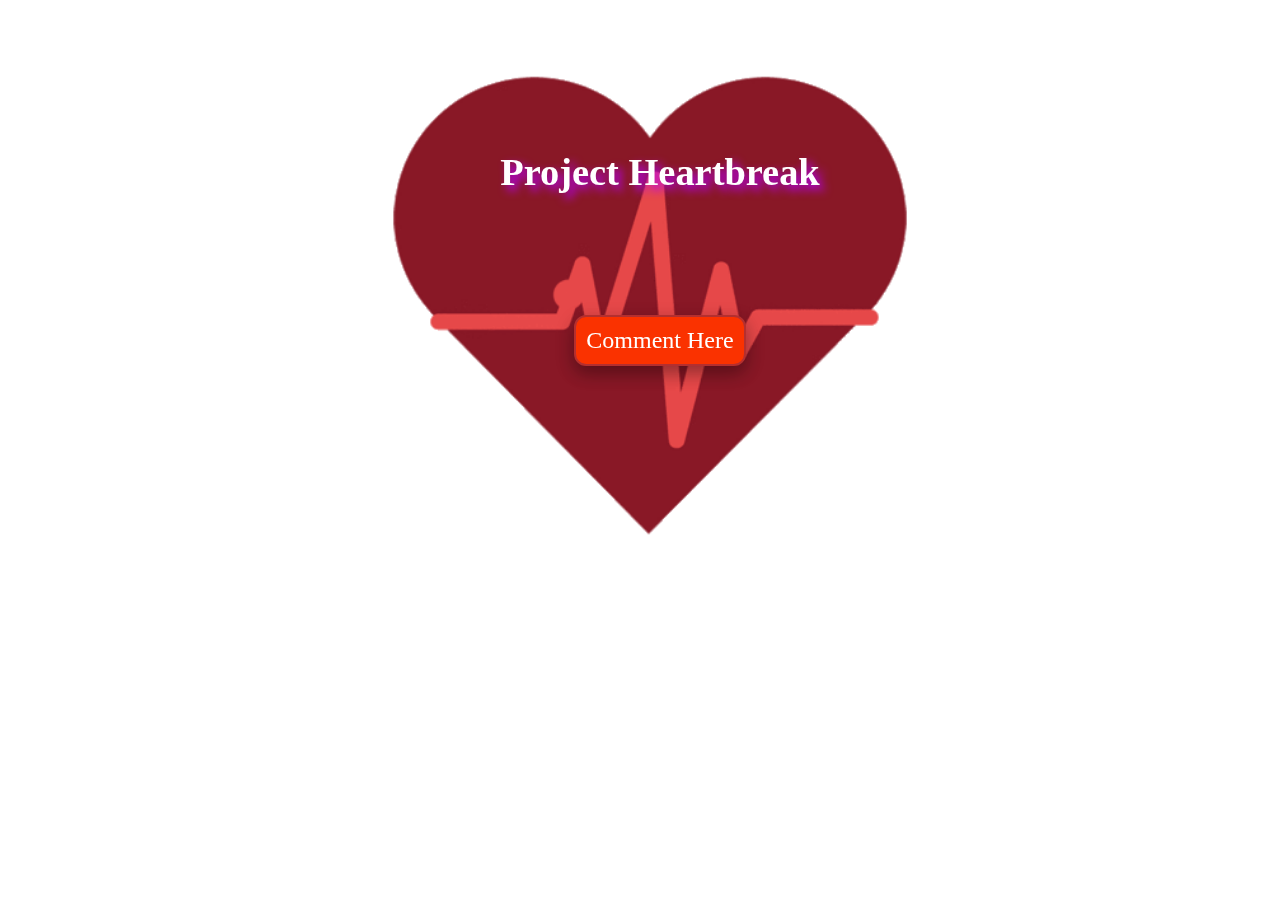
==== index.html @ 272c686e "Rename main.html to index.html" ====
<html>

  <head>
    <title> Project Heartbreak </title>
    <link rel='stylesheet' href='style.css'>
  </head>

  <body>
    <h1>
      <div class="logo">
        <img src="Visuals/heart.gif" alt="Project Heartbreak! " />
        <h2 class="heading">
          Project Heartbreak</h2>
        <h3 class="login">
          <a href="https://forms.gle/bh19GpC8LSFc9dFGA"> 
            <button class="button"> Comment Here</button>
          </a>
        </h3>
      </div>
      <video autoplay loop muted plays-inline class="back-video">
        <source src="Visuals/roadvid_new.mp4" type="video/mp4">
      </video>
    </h1>
  </body>

</html>
---- style.css ----
* {
  margin: 0;
  padding: 10px;
  ;
}

.logo {
  position: relative;
  width: 50%;
  margin: 0 auto;
}

.logo img {
  width: 100%;
  display: flex;
  align-items: center;
  justify-content: center;
}

.heading {
  color: white;
  position: absolute;
  top: 20%;
  width: 100%;
  text-align: center;
  font-size: 3vw;
  text-shadow: 5px 5px 10px rgb(183, 0, 255);
  font-family: Georgia, 'Times New Roman', Times, serif;
}

.login {
  position: center;
  text-align: center;
  border: none;
  text-decoration: none;
  display: inline-block;
  font-size: 10px;
  margin: auto;
  width: 100%;
  top: 50%;
  position: absolute;
  font-family: Georgia, 'Times New Roman', Times, serif;
  text-decoration: underline;
}

.button {
  font-size: 24px;
  border-radius: 12px;
  font-family: Georgia, 'Times New Roman', Times, serif;
}

.button {
  background-color: rgb(250, 50, 0);
  color: rgb(255, 255, 255);
  border: 2px solid #b42f2f;
  box-shadow: 0 8px 16px 0 rgba(0,0,0,0.2), 0 6px 20px 0 rgba(0,0,0,0.19);
}

.button:hover {
  background-color: #b42f2f;
  color: white;
  box-shadow: 0 12px 16px 0 rgba(0,0,0,0.24), 0 17px 50px 0 rgba(0,0,0,0.19);
}

.back-video {
  position: fixed;
  right: 0;
  bottom: 0;
  min-width: 100%;
  min-height: 100%;
  z-index: -1;
  filter: grayscale(70%);
}

@media (min-aspect-ratio: 16/9) {
  .back-video {
    width: 100%;
    height: auto;
  }
}

@media (max-aspect-ratio: 16/9) {
  .back-video {
    width: auto;
    height: 100%;
  }
}
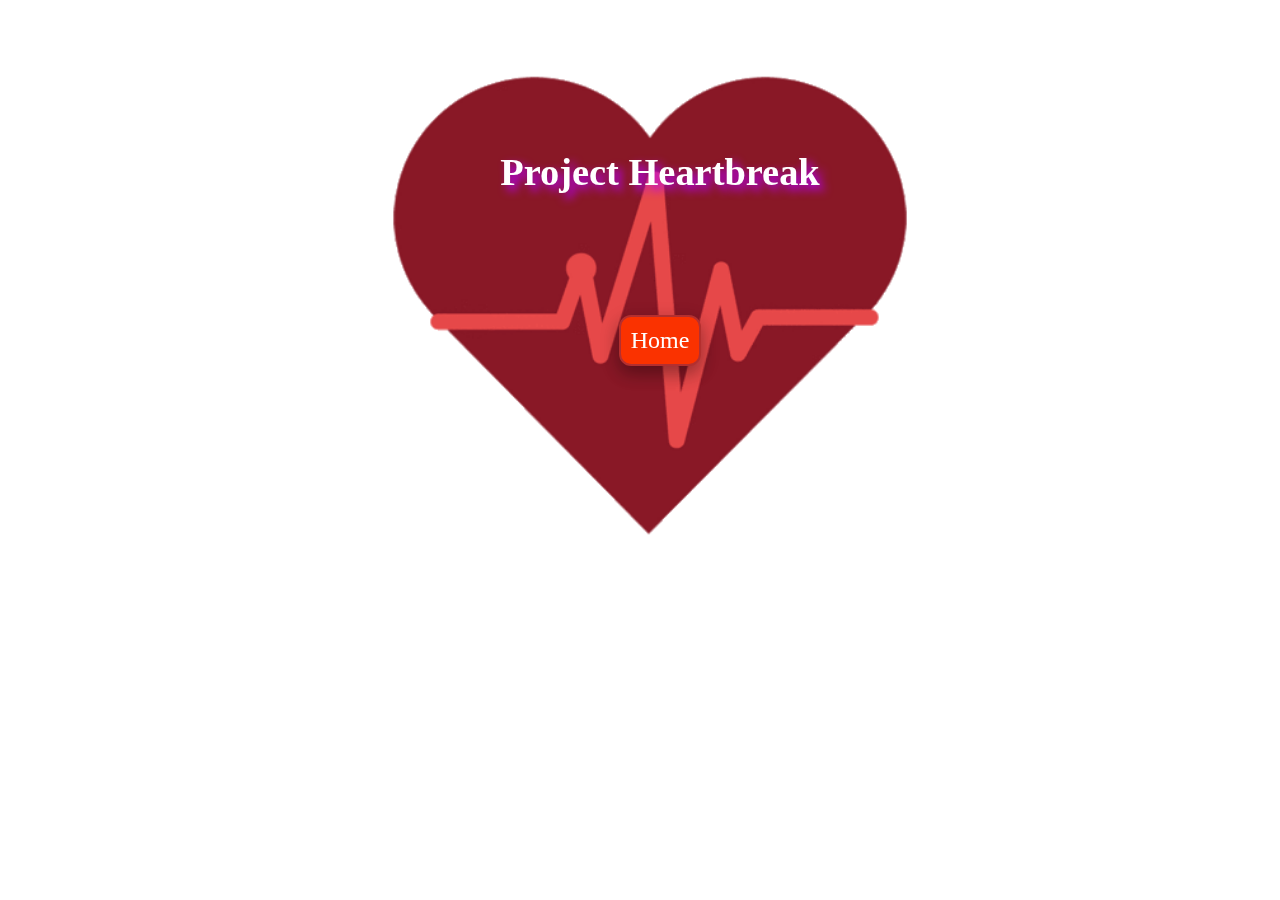
==== commit 8aee1f3b: "Add files via upload" ====
--- a/index.html
+++ b/index.html
@@ -12,8 +12,8 @@
         <h2 class="heading">
           Project Heartbreak</h2>
         <h3 class="login">
-          <a href="https://forms.gle/bh19GpC8LSFc9dFGA"> 
-            <button class="button"> Comment Here</button>
+          <a href="home.html"> 
+            <button class="button"> Home</button>
           </a>
         </h3>
       </div>
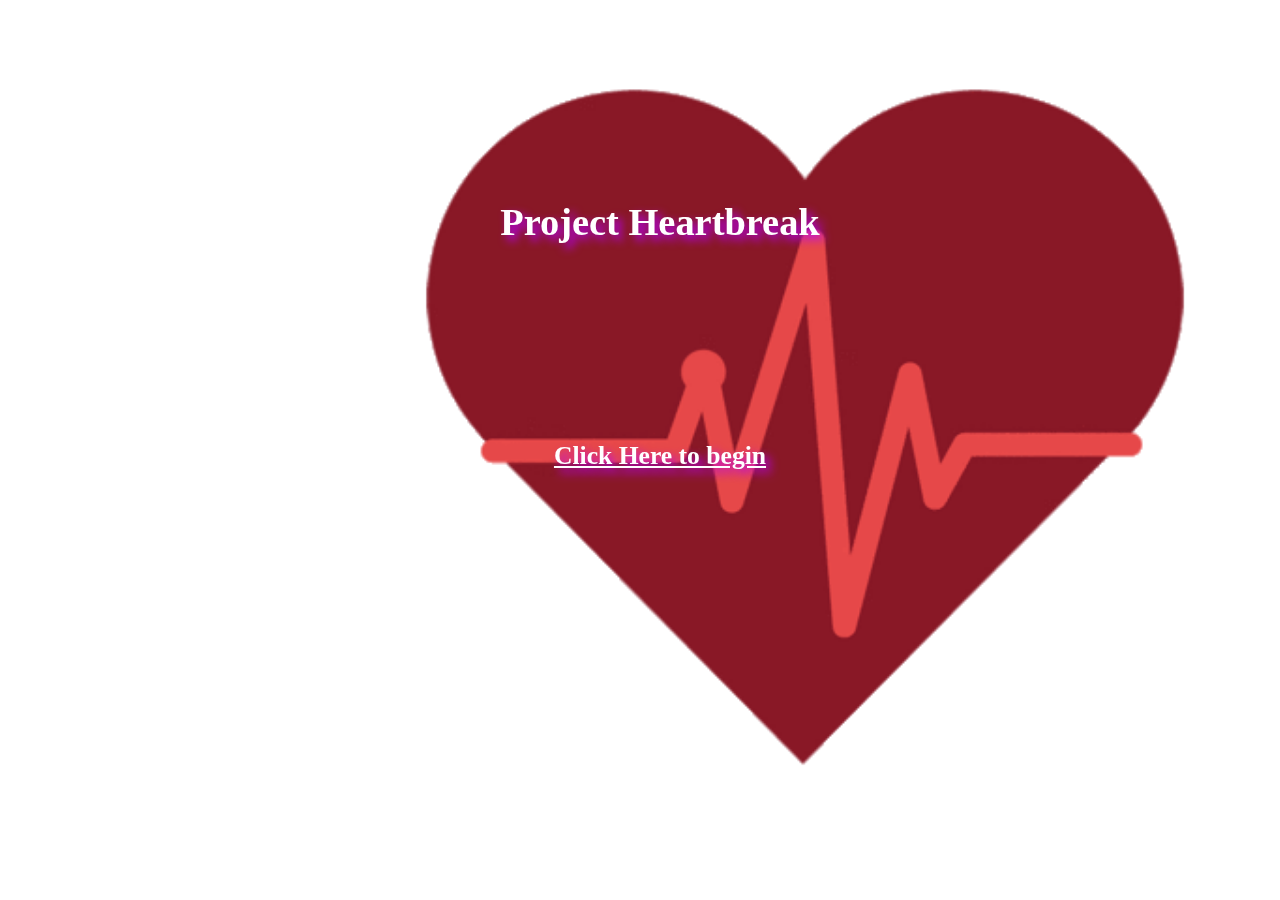
==== commit b2b55ce8: "Add files via upload" ====
--- a/index.html
+++ b/index.html
@@ -8,13 +8,16 @@
   <body>
     <h1>
       <div class="logo">
-        <img src="Visuals/heart.gif" alt="Project Heartbreak! " />
-        <h2 class="heading">
-          Project Heartbreak</h2>
+       <a href="bootstrap/index.html">
+        <button class="button"> 
+          <img src="Visuals/heart.gif"> 
+        </button>
+       </a>
+        <h2 class="heading"> 
+          Project Heartbreak
+        </h2>
         <h3 class="login">
-          <a href="home.html"> 
-            <button class="button"> Home</button>
-          </a>
+          Click Here to begin
         </h3>
       </div>
       <video autoplay loop muted plays-inline class="back-video">
--- a/style.css
+++ b/style.css
@@ -11,7 +11,7 @@
 }
 
 .logo img {
-  width: 100%;
+  width: 180%;
   display: flex;
   align-items: center;
   justify-content: center;
@@ -29,38 +29,24 @@
 }
 
 .login {
-  position: center;
+  color: white;
+  position: absolute;
+  top: 50%;
+  width: 100%;
   text-align: center;
-  border: none;
-  text-decoration: none;
-  display: inline-block;
-  font-size: 10px;
-  margin: auto;
-  width: 100%;
-  top: 50%;
-  position: absolute;
+  font-size: 2vw;
+  text-shadow: 5px 5px 10px rgb(183, 0, 255);
   font-family: Georgia, 'Times New Roman', Times, serif;
   text-decoration: underline;
 }
 
 .button {
-  font-size: 24px;
-  border-radius: 12px;
-  font-family: Georgia, 'Times New Roman', Times, serif;
+  height: 100px;
+  width: 100px;
+  all: unset;
 }
 
-.button {
-  background-color: rgb(250, 50, 0);
-  color: rgb(255, 255, 255);
-  border: 2px solid #b42f2f;
-  box-shadow: 0 8px 16px 0 rgba(0,0,0,0.2), 0 6px 20px 0 rgba(0,0,0,0.19);
-}
 
-.button:hover {
-  background-color: #b42f2f;
-  color: white;
-  box-shadow: 0 12px 16px 0 rgba(0,0,0,0.24), 0 17px 50px 0 rgba(0,0,0,0.19);
-}
 
 .back-video {
   position: fixed;
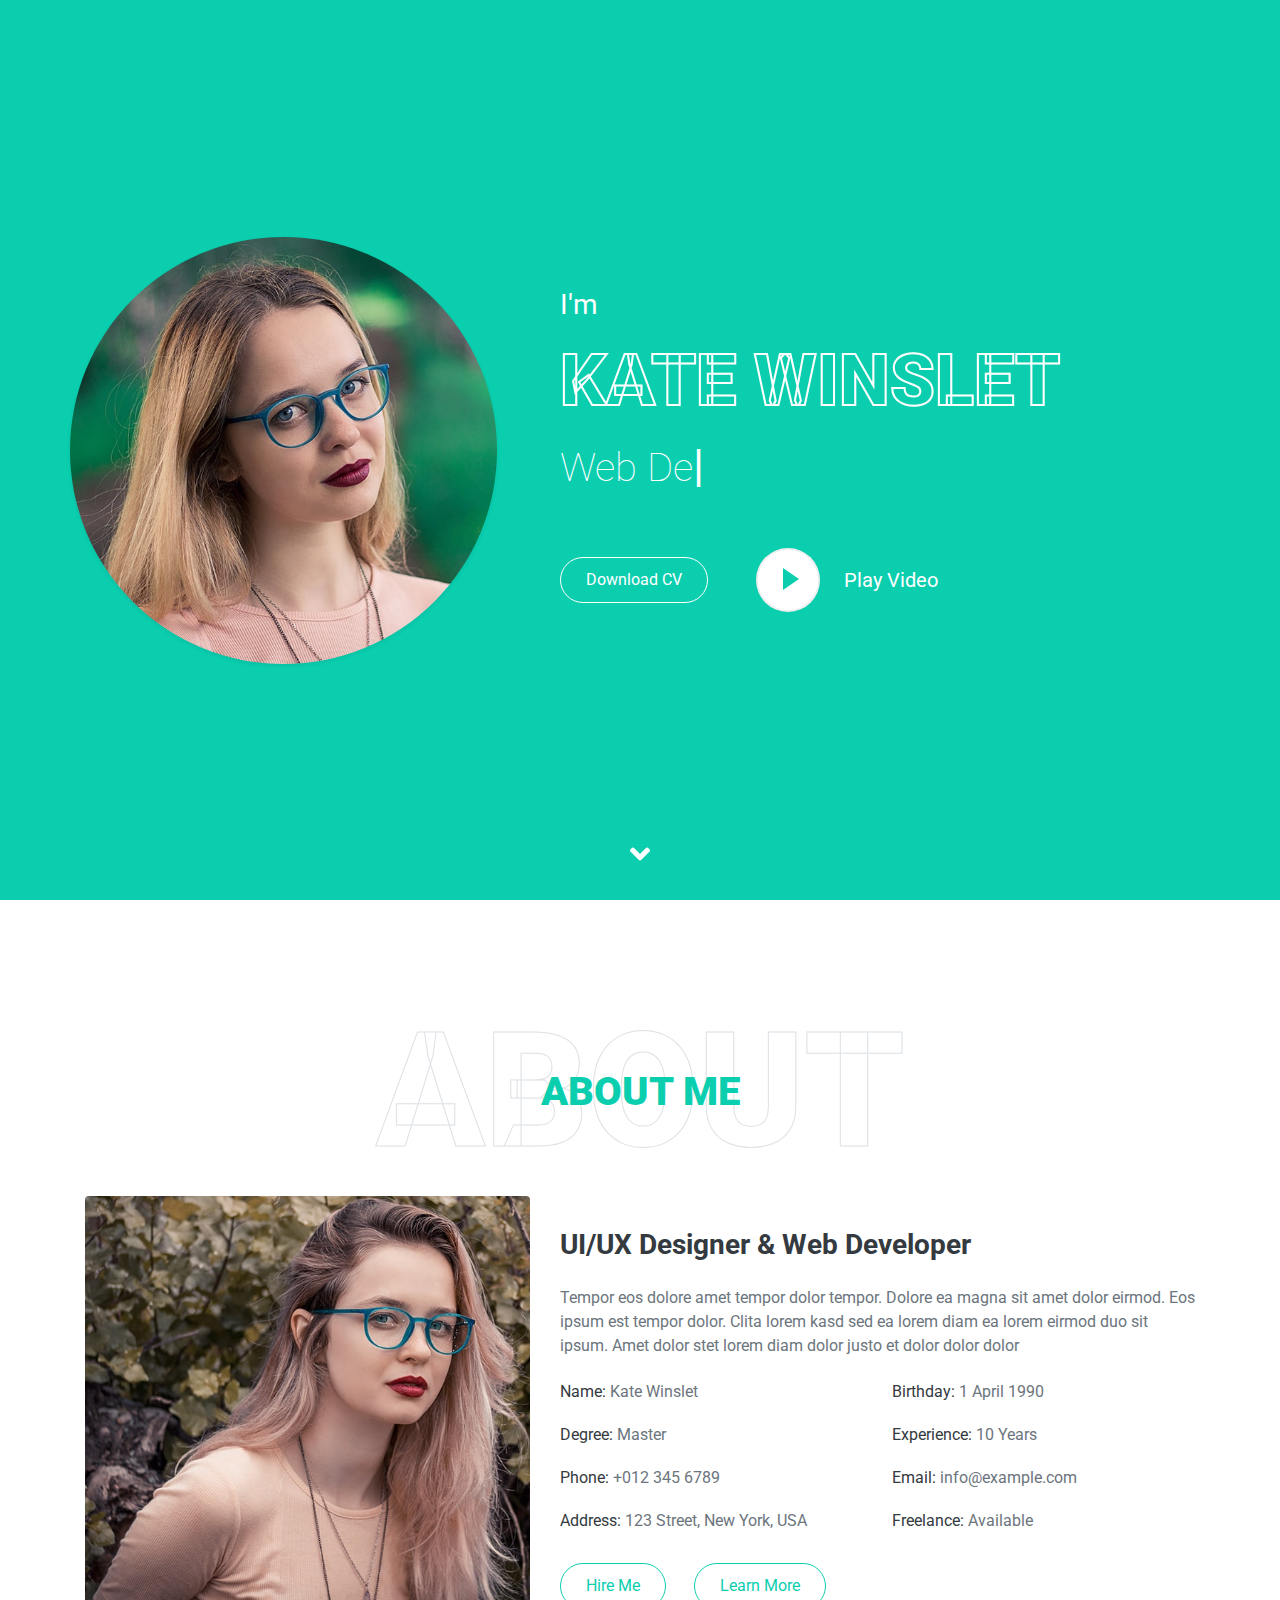
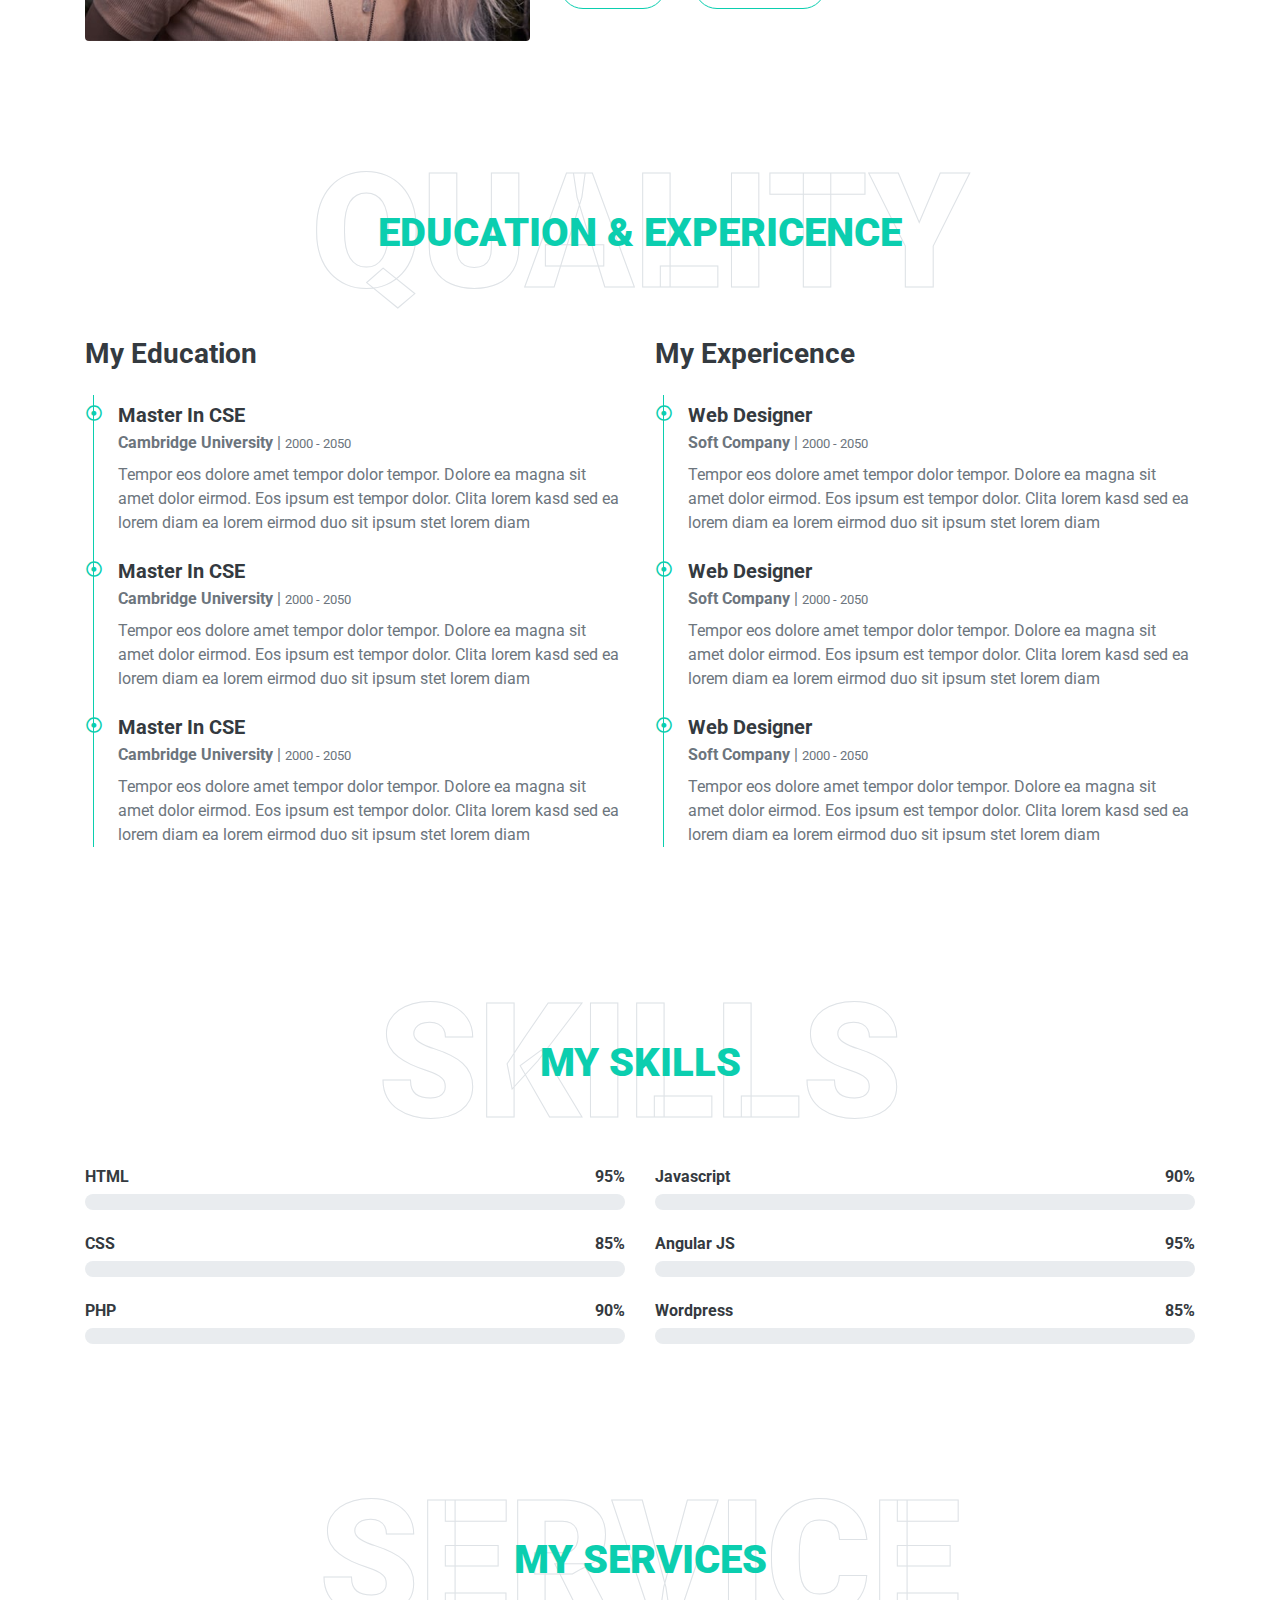
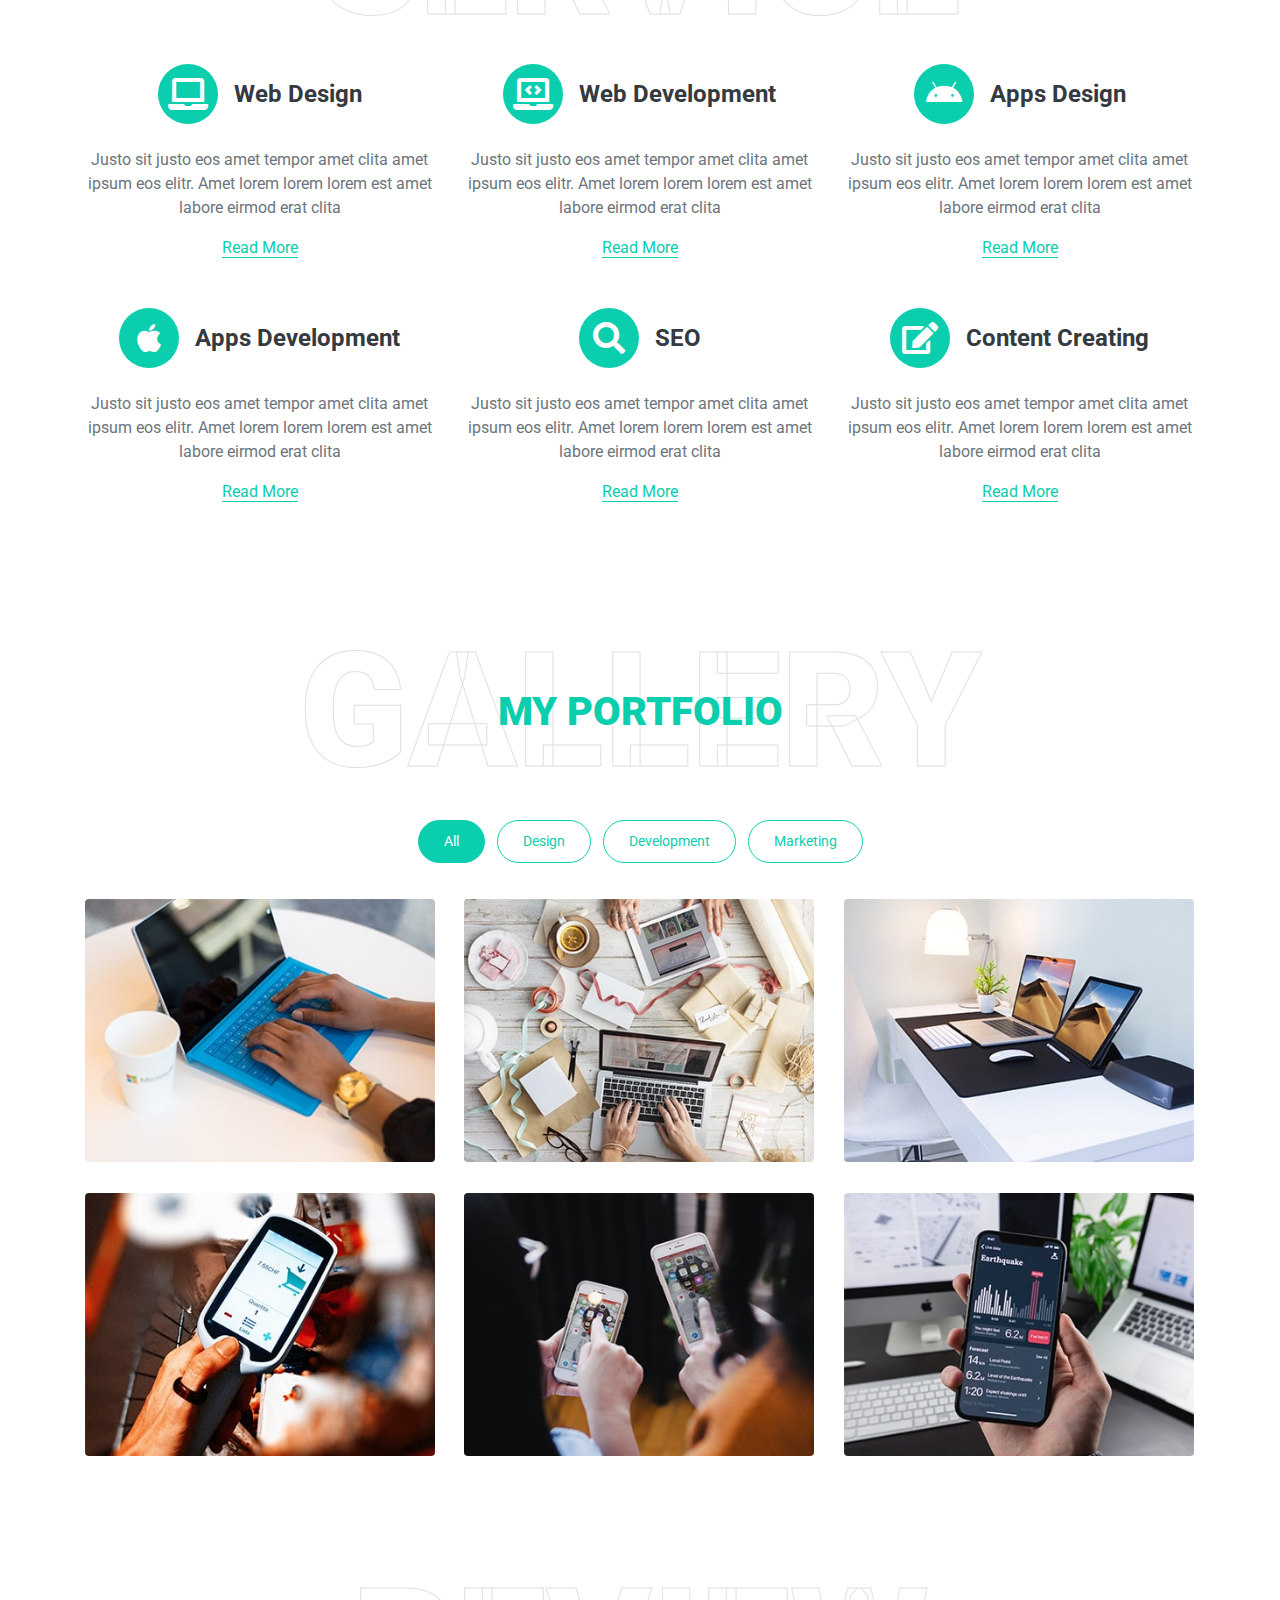
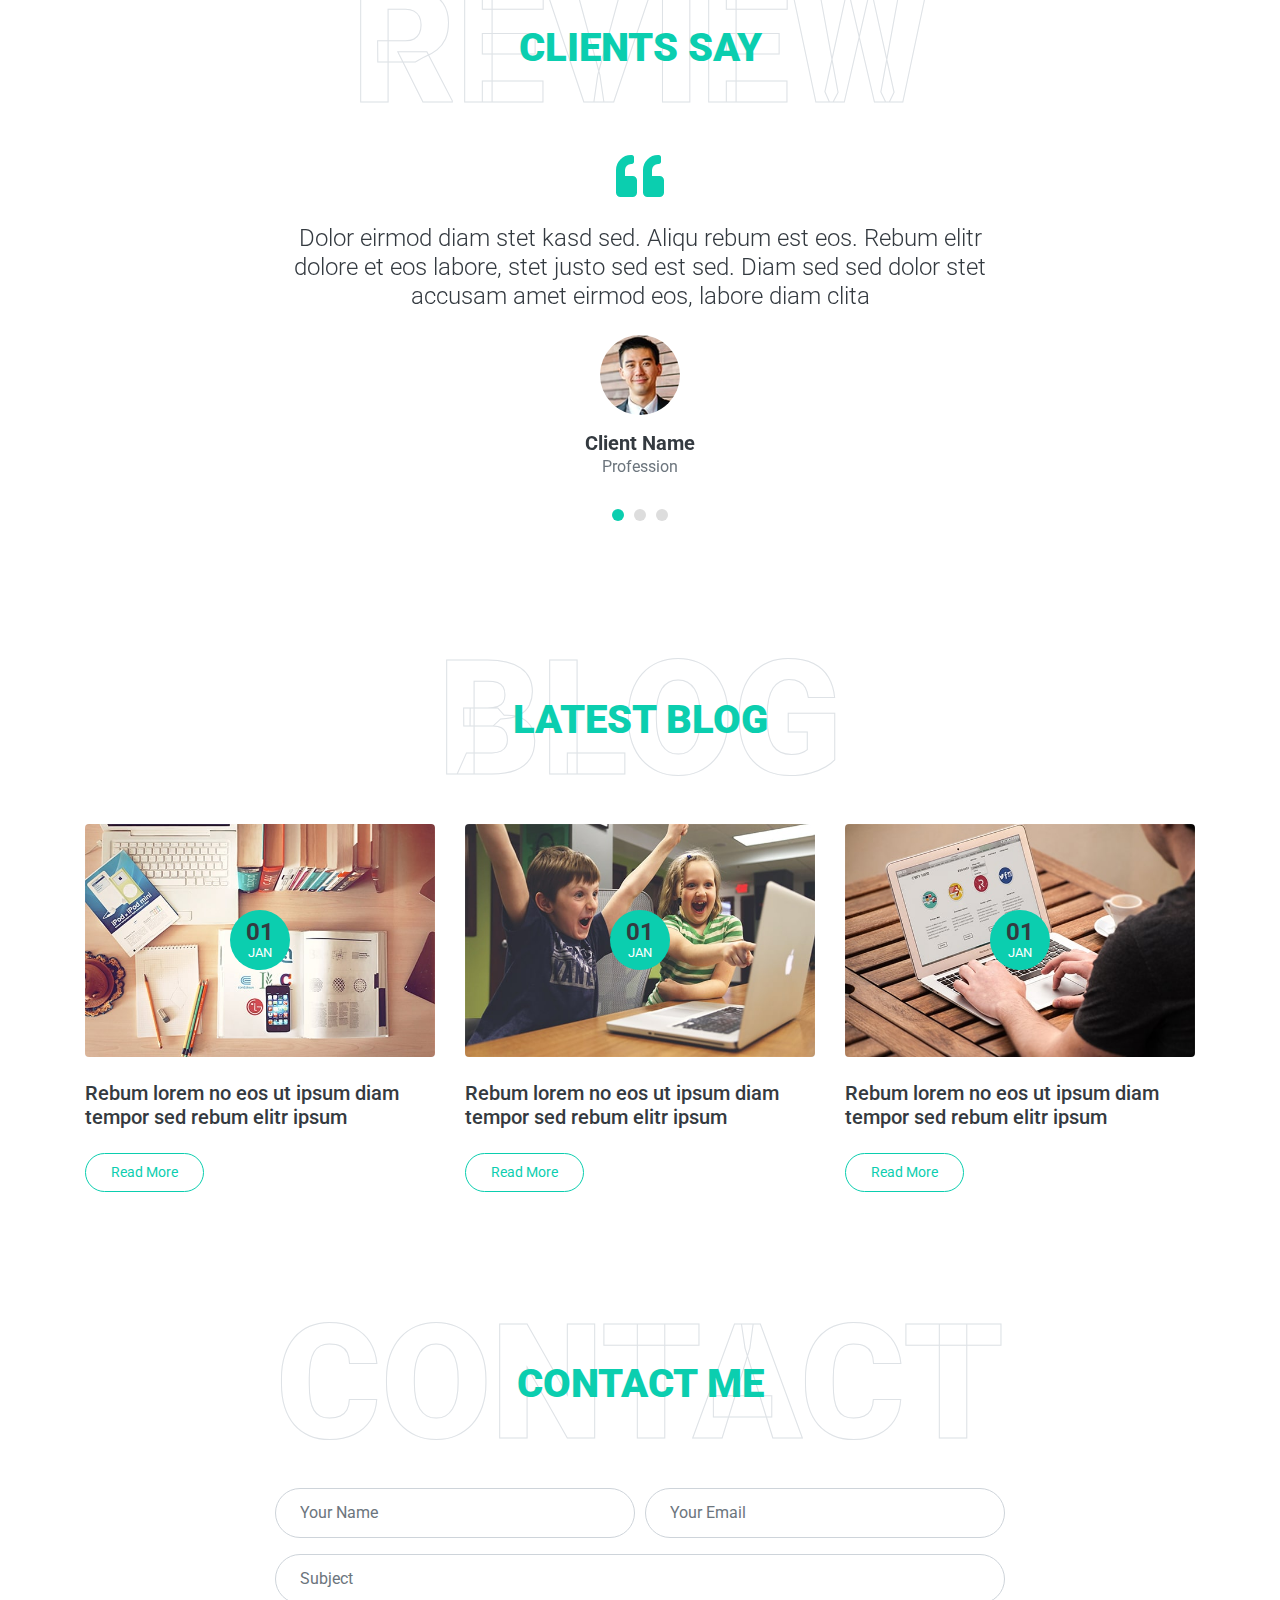
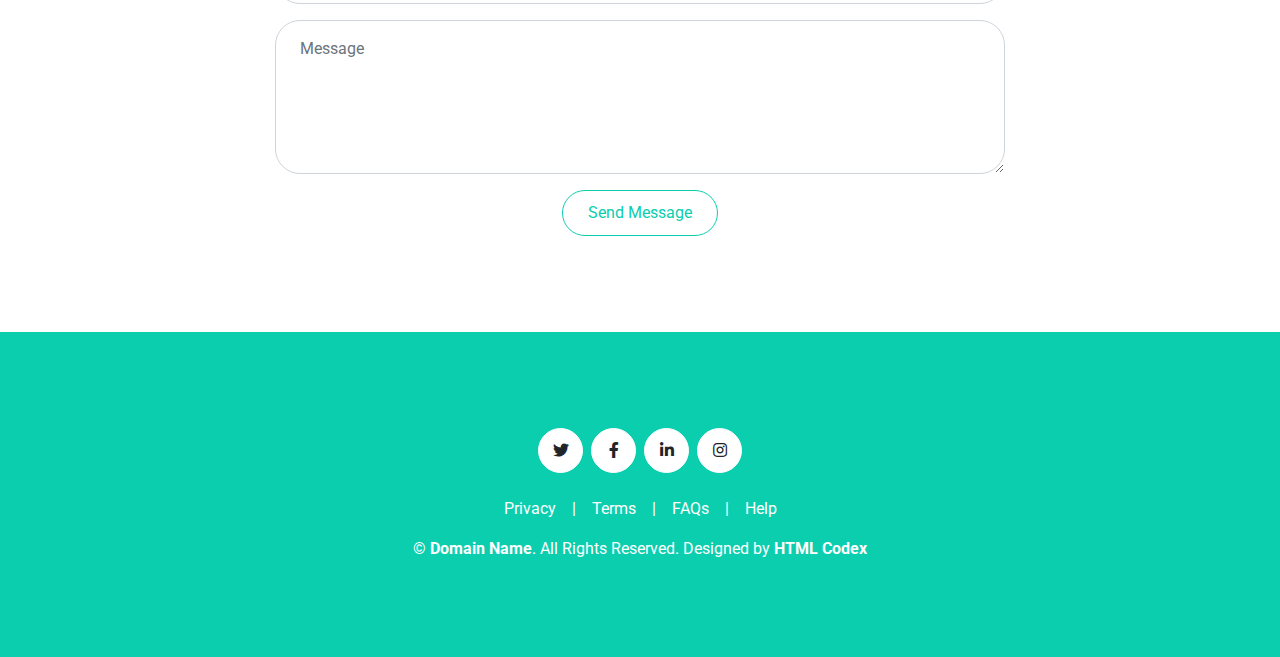
==== commit a41a2191: "website addition and changes" ====
--- a/index.html
+++ b/index.html
@@ -1,29 +1,596 @@
-<html>
-
-  <head>
-    <title> Project Heartbreak </title>
-    <link rel='stylesheet' href='style.css'>
-  </head>
-
-  <body>
-    <h1>
-      <div class="logo">
-       <a href="bootstrap/index.html">
-        <button class="button"> 
-          <img src="Visuals/heart.gif"> 
-        </button>
-       </a>
-        <h2 class="heading"> 
-          Project Heartbreak
-        </h2>
-        <h3 class="login">
-          Click Here to begin
-        </h3>
-      </div>
-      <video autoplay loop muted plays-inline class="back-video">
-        <source src="Visuals/roadvid_new.mp4" type="video/mp4">
-      </video>
-    </h1>
-  </body>
-
-</html>
+<!DOCTYPE html>
+<html lang="en">
+
+<head>
+    <meta charset="utf-8">
+    <title>FreeFolio - Freelancer Portfolio Template</title>
+    <meta content="width=device-width, initial-scale=1.0" name="viewport">
+    <meta content="Free HTML Templates" name="keywords">
+    <meta content="Free HTML Templates" name="description">
+
+    <!-- Favicon -->
+    <link href="img/favicon.ico" rel="icon">
+
+    <!-- Google Web Fonts -->
+    <link rel="preconnect" href="https://fonts.gstatic.com">
+    <link href="https://fonts.googleapis.com/css2?family=Roboto:wght@300;400;500;700;900&display=swap" rel="stylesheet"> 
+
+    <!-- Font Awesome -->
+    <link href="https://cdnjs.cloudflare.com/ajax/libs/font-awesome/5.10.0/css/all.min.css" rel="stylesheet">
+
+    <!-- Libraries Stylesheet -->
+    <link href="lib/owlcarousel/assets/owl.carousel.min.css" rel="stylesheet">
+    <link href="lib/lightbox/css/lightbox.min.css" rel="stylesheet">
+
+    <!-- Customized Bootstrap Stylesheet -->
+    <link href="css/style.css" rel="stylesheet">
+</head>
+
+<body data-spy="scroll" data-target=".navbar" data-offset="51">
+    <!-- Navbar Start -->
+    <nav class="navbar fixed-top shadow-sm navbar-expand-lg bg-light navbar-light py-3 py-lg-0 px-lg-5">
+        <a href="index.html" class="navbar-brand ml-lg-3">
+            <h1 class="m-0 display-5"><span class="text-primary">Free</span>Folio</h1>
+        </a>
+        <button type="button" class="navbar-toggler" data-toggle="collapse" data-target="#navbarCollapse">
+            <span class="navbar-toggler-icon"></span>
+        </button>
+        <div class="collapse navbar-collapse px-lg-3" id="navbarCollapse">
+            <div class="navbar-nav m-auto py-0">
+                <a href="#home" class="nav-item nav-link active">Home</a>
+                <a href="#about" class="nav-item nav-link">About</a>
+                <a href="#qualification" class="nav-item nav-link">Quality</a>
+                <a href="#skill" class="nav-item nav-link">Skill</a>
+                <a href="#service" class="nav-item nav-link">Service</a>
+                <a href="#portfolio" class="nav-item nav-link">Portfolio</a>
+                <a href="#testimonial" class="nav-item nav-link">Review</a>
+                <a href="#blog" class="nav-item nav-link">Blog</a>
+                <a href="#contact" class="nav-item nav-link">Contact</a>
+            </div>
+            <a href="" class="btn btn-outline-primary d-none d-lg-block">Hire Me</a>
+        </div>
+    </nav>
+    <!-- Navbar End -->
+
+
+    <!-- Video Modal Start -->
+    <div class="modal fade" id="videoModal" tabindex="-1" role="dialog" aria-labelledby="exampleModalLabel" aria-hidden="true">
+        <div class="modal-dialog" role="document">
+            <div class="modal-content">
+                <div class="modal-body">
+                    <button type="button" class="close" data-dismiss="modal" aria-label="Close">
+                        <span aria-hidden="true">&times;</span>
+                    </button>        
+                    <!-- 16:9 aspect ratio -->
+                    <div class="embed-responsive embed-responsive-16by9">
+                        <iframe class="embed-responsive-item" src="" id="video"  allowscriptaccess="always" allow="autoplay"></iframe>
+                    </div>
+                </div>
+            </div>
+        </div>
+    </div>
+    <!-- Video Modal End -->
+
+
+    <!-- Header Start -->
+    <div class="container-fluid bg-primary d-flex align-items-center mb-5 py-5" id="home" style="min-height: 100vh;">
+        <div class="container">
+            <div class="row align-items-center">
+                <div class="col-lg-5 px-5 pl-lg-0 pb-5 pb-lg-0">
+                    <img class="img-fluid w-100 rounded-circle shadow-sm" src="img/profile.jpg" alt="">
+                </div>
+                <div class="col-lg-7 text-center text-lg-left">
+                    <h3 class="text-white font-weight-normal mb-3">I'm</h3>
+                    <h1 class="display-3 text-uppercase text-primary mb-2" style="-webkit-text-stroke: 2px #ffffff;">Kate Winslet</h1>
+                    <h1 class="typed-text-output d-inline font-weight-lighter text-white"></h1>
+                    <div class="typed-text d-none">Web Designer, Web Developer, Front End Developer, Apps Designer, Apps Developer</div>
+                    <div class="d-flex align-items-center justify-content-center justify-content-lg-start pt-5">
+                        <a href="" class="btn btn-outline-light mr-5">Download CV</a>
+                        <button type="button" class="btn-play" data-toggle="modal"
+                            data-src="https://www.youtube.com/embed/DWRcNpR6Kdc" data-target="#videoModal">
+                            <span></span>
+                        </button>
+                        <h5 class="font-weight-normal text-white m-0 ml-4 d-none d-sm-block">Play Video</h5>
+                    </div>
+                </div>
+            </div>
+        </div>
+    </div>
+    <!-- Header End -->
+
+
+    <!-- About Start -->
+    <div class="container-fluid py-5" id="about">
+        <div class="container">
+            <div class="position-relative d-flex align-items-center justify-content-center">
+                <h1 class="display-1 text-uppercase text-white" style="-webkit-text-stroke: 1px #dee2e6;">About</h1>
+                <h1 class="position-absolute text-uppercase text-primary">About Me</h1>
+            </div>
+            <div class="row align-items-center">
+                <div class="col-lg-5 pb-4 pb-lg-0">
+                    <img class="img-fluid rounded w-100" src="img/about.jpg" alt="">
+                </div>
+                <div class="col-lg-7">
+                    <h3 class="mb-4">UI/UX Designer & Web Developer</h3>
+                    <p>Tempor eos dolore amet tempor dolor tempor. Dolore ea magna sit amet dolor eirmod. Eos ipsum est tempor dolor. Clita lorem kasd sed ea lorem diam ea lorem eirmod duo sit ipsum. Amet dolor stet lorem diam dolor justo et dolor dolor dolor</p>
+                    <div class="row mb-3">
+                        <div class="col-sm-6 py-2"><h6>Name: <span class="text-secondary">Kate Winslet</span></h6></div>
+                        <div class="col-sm-6 py-2"><h6>Birthday: <span class="text-secondary">1 April 1990</span></h6></div>
+                        <div class="col-sm-6 py-2"><h6>Degree: <span class="text-secondary">Master</span></h6></div>
+                        <div class="col-sm-6 py-2"><h6>Experience: <span class="text-secondary">10 Years</span></h6></div>
+                        <div class="col-sm-6 py-2"><h6>Phone: <span class="text-secondary">+012 345 6789</span></h6></div>
+                        <div class="col-sm-6 py-2"><h6>Email: <span class="text-secondary">info@example.com</span></h6></div>
+                        <div class="col-sm-6 py-2"><h6>Address: <span class="text-secondary">123 Street, New York, USA</span></h6></div>
+                        <div class="col-sm-6 py-2"><h6>Freelance: <span class="text-secondary">Available</span></h6></div>
+                    </div>
+                    <a href="" class="btn btn-outline-primary mr-4">Hire Me</a>
+                    <a href="" class="btn btn-outline-primary">Learn More</a>
+                </div>
+            </div>
+        </div>
+    </div>
+    <!-- About End -->
+
+
+    <!-- Qualification Start -->
+    <div class="container-fluid py-5" id="qualification">
+        <div class="container">
+            <div class="position-relative d-flex align-items-center justify-content-center">
+                <h1 class="display-1 text-uppercase text-white" style="-webkit-text-stroke: 1px #dee2e6;">Quality</h1>
+                <h1 class="position-absolute text-uppercase text-primary">Education & Expericence</h1>
+            </div>
+            <div class="row align-items-center">
+                <div class="col-lg-6">
+                    <h3 class="mb-4">My Education</h3>
+                    <div class="border-left border-primary pt-2 pl-4 ml-2">
+                        <div class="position-relative mb-4">
+                            <i class="far fa-dot-circle text-primary position-absolute" style="top: 2px; left: -32px;"></i>
+                            <h5 class="font-weight-bold mb-1">Master In CSE</h5>
+                            <p class="mb-2"><strong>Cambridge University</strong> | <small>2000 - 2050</small></p>
+                            <p>Tempor eos dolore amet tempor dolor tempor. Dolore ea magna sit amet dolor eirmod. Eos ipsum est tempor dolor. Clita lorem kasd sed ea lorem diam ea lorem eirmod duo sit ipsum stet lorem diam</p>
+                        </div>
+                        <div class="position-relative mb-4">
+                            <i class="far fa-dot-circle text-primary position-absolute" style="top: 2px; left: -32px;"></i>
+                            <h5 class="font-weight-bold mb-1">Master In CSE</h5>
+                            <p class="mb-2"><strong>Cambridge University</strong> | <small>2000 - 2050</small></p>
+                            <p>Tempor eos dolore amet tempor dolor tempor. Dolore ea magna sit amet dolor eirmod. Eos ipsum est tempor dolor. Clita lorem kasd sed ea lorem diam ea lorem eirmod duo sit ipsum stet lorem diam</p>
+                        </div>
+                        <div class="position-relative mb-4">
+                            <i class="far fa-dot-circle text-primary position-absolute" style="top: 2px; left: -32px;"></i>
+                            <h5 class="font-weight-bold mb-1">Master In CSE</h5>
+                            <p class="mb-2"><strong>Cambridge University</strong> | <small>2000 - 2050</small></p>
+                            <p>Tempor eos dolore amet tempor dolor tempor. Dolore ea magna sit amet dolor eirmod. Eos ipsum est tempor dolor. Clita lorem kasd sed ea lorem diam ea lorem eirmod duo sit ipsum stet lorem diam</p>
+                        </div>
+                    </div>
+                </div>
+                <div class="col-lg-6">
+                    <h3 class="mb-4">My Expericence</h3>
+                    <div class="border-left border-primary pt-2 pl-4 ml-2">
+                        <div class="position-relative mb-4">
+                            <i class="far fa-dot-circle text-primary position-absolute" style="top: 2px; left: -32px;"></i>
+                            <h5 class="font-weight-bold mb-1">Web Designer</h5>
+                            <p class="mb-2"><strong>Soft Company</strong> | <small>2000 - 2050</small></p>
+                            <p>Tempor eos dolore amet tempor dolor tempor. Dolore ea magna sit amet dolor eirmod. Eos ipsum est tempor dolor. Clita lorem kasd sed ea lorem diam ea lorem eirmod duo sit ipsum stet lorem diam</p>
+                        </div>
+                        <div class="position-relative mb-4">
+                            <i class="far fa-dot-circle text-primary position-absolute" style="top: 2px; left: -32px;"></i>
+                            <h5 class="font-weight-bold mb-1">Web Designer</h5>
+                            <p class="mb-2"><strong>Soft Company</strong> | <small>2000 - 2050</small></p>
+                            <p>Tempor eos dolore amet tempor dolor tempor. Dolore ea magna sit amet dolor eirmod. Eos ipsum est tempor dolor. Clita lorem kasd sed ea lorem diam ea lorem eirmod duo sit ipsum stet lorem diam</p>
+                        </div>
+                        <div class="position-relative mb-4">
+                            <i class="far fa-dot-circle text-primary position-absolute" style="top: 2px; left: -32px;"></i>
+                            <h5 class="font-weight-bold mb-1">Web Designer</h5>
+                            <p class="mb-2"><strong>Soft Company</strong> | <small>2000 - 2050</small></p>
+                            <p>Tempor eos dolore amet tempor dolor tempor. Dolore ea magna sit amet dolor eirmod. Eos ipsum est tempor dolor. Clita lorem kasd sed ea lorem diam ea lorem eirmod duo sit ipsum stet lorem diam</p>
+                        </div>
+                    </div>
+                </div>
+            </div>
+        </div>
+    </div>
+    <!-- Qualification End -->
+
+
+    <!-- Skill Start -->
+    <div class="container-fluid py-5" id="skill">
+        <div class="container">
+            <div class="position-relative d-flex align-items-center justify-content-center">
+                <h1 class="display-1 text-uppercase text-white" style="-webkit-text-stroke: 1px #dee2e6;">Skills</h1>
+                <h1 class="position-absolute text-uppercase text-primary">My Skills</h1>
+            </div>
+            <div class="row align-items-center">
+                <div class="col-md-6">
+                    <div class="skill mb-4">
+                        <div class="d-flex justify-content-between">
+                            <h6 class="font-weight-bold">HTML</h6>
+                            <h6 class="font-weight-bold">95%</h6>
+                        </div>
+                        <div class="progress">
+                            <div class="progress-bar bg-primary" role="progressbar" aria-valuenow="95" aria-valuemin="0" aria-valuemax="100"></div>
+                        </div>
+                    </div>
+                    <div class="skill mb-4">
+                        <div class="d-flex justify-content-between">
+                            <h6 class="font-weight-bold">CSS</h6>
+                            <h6 class="font-weight-bold">85%</h6>
+                        </div>
+                        <div class="progress">
+                            <div class="progress-bar bg-warning" role="progressbar" aria-valuenow="85" aria-valuemin="0" aria-valuemax="100"></div>
+                        </div>
+                    </div>
+                    <div class="skill mb-4">
+                        <div class="d-flex justify-content-between">
+                            <h6 class="font-weight-bold">PHP</h6>
+                            <h6 class="font-weight-bold">90%</h6>
+                        </div>
+                        <div class="progress">
+                            <div class="progress-bar bg-danger" role="progressbar" aria-valuenow="90" aria-valuemin="0" aria-valuemax="100"></div>
+                        </div>
+                    </div>
+                </div>
+                <div class="col-md-6">
+                    <div class="skill mb-4">
+                        <div class="d-flex justify-content-between">
+                            <h6 class="font-weight-bold">Javascript</h6>
+                            <h6 class="font-weight-bold">90%</h6>
+                        </div>
+                        <div class="progress">
+                            <div class="progress-bar bg-danger" role="progressbar" aria-valuenow="90" aria-valuemin="0" aria-valuemax="100"></div>
+                        </div>
+                    </div>
+                    <div class="skill mb-4">
+                        <div class="d-flex justify-content-between">
+                            <h6 class="font-weight-bold">Angular JS</h6>
+                            <h6 class="font-weight-bold">95%</h6>
+                        </div>
+                        <div class="progress">
+                            <div class="progress-bar bg-dark" role="progressbar" aria-valuenow="95" aria-valuemin="0" aria-valuemax="100"></div>
+                        </div>
+                    </div>
+                    <div class="skill mb-4">
+                        <div class="d-flex justify-content-between">
+                            <h6 class="font-weight-bold">Wordpress</h6>
+                            <h6 class="font-weight-bold">85%</h6>
+                        </div>
+                        <div class="progress">
+                            <div class="progress-bar bg-info" role="progressbar" aria-valuenow="85" aria-valuemin="0" aria-valuemax="100"></div>
+                        </div>
+                    </div>
+                </div>
+            </div>
+        </div>
+    </div>
+    <!-- Skill End -->
+
+
+    <!-- Services Start -->
+    <div class="container-fluid pt-5" id="service">
+        <div class="container">
+            <div class="position-relative d-flex align-items-center justify-content-center">
+                <h1 class="display-1 text-uppercase text-white" style="-webkit-text-stroke: 1px #dee2e6;">Service</h1>
+                <h1 class="position-absolute text-uppercase text-primary">My Services</h1>
+            </div>
+            <div class="row pb-3">
+                <div class="col-lg-4 col-md-6 text-center mb-5">
+                    <div class="d-flex align-items-center justify-content-center mb-4">
+                        <i class="fa fa-2x fa-laptop service-icon bg-primary text-white mr-3"></i>
+                        <h4 class="font-weight-bold m-0">Web Design</h4>
+                    </div>
+                    <p>Justo sit justo eos amet tempor amet clita amet ipsum eos elitr. Amet lorem lorem lorem est amet labore eirmod erat clita</p>
+                    <a class="border-bottom border-primary text-decoration-none" href="">Read More</a>
+                </div>
+                <div class="col-lg-4 col-md-6 text-center mb-5">
+                    <div class="d-flex align-items-center justify-content-center mb-4">
+                        <i class="fa fa-2x fa-laptop-code service-icon bg-primary text-white mr-3"></i>
+                        <h4 class="font-weight-bold m-0">Web Development</h4>
+                    </div>
+                    <p>Justo sit justo eos amet tempor amet clita amet ipsum eos elitr. Amet lorem lorem lorem est amet labore eirmod erat clita</p>
+                    <a class="border-bottom border-primary text-decoration-none" href="">Read More</a>
+                </div>
+                <div class="col-lg-4 col-md-6 text-center mb-5">
+                    <div class="d-flex align-items-center justify-content-center mb-4">
+                        <i class="fab fa-2x fa-android service-icon bg-primary text-white mr-3"></i>
+                        <h4 class="font-weight-bold m-0">Apps Design</h4>
+                    </div>
+                    <p>Justo sit justo eos amet tempor amet clita amet ipsum eos elitr. Amet lorem lorem lorem est amet labore eirmod erat clita</p>
+                    <a class="border-bottom border-primary text-decoration-none" href="">Read More</a>
+                </div>
+                <div class="col-lg-4 col-md-6 text-center mb-5">
+                    <div class="d-flex align-items-center justify-content-center mb-4">
+                        <i class="fab fa-2x fa-apple service-icon bg-primary text-white mr-3"></i>
+                        <h4 class="font-weight-bold m-0">Apps Development</h4>
+                    </div>
+                    <p>Justo sit justo eos amet tempor amet clita amet ipsum eos elitr. Amet lorem lorem lorem est amet labore eirmod erat clita</p>
+                    <a class="border-bottom border-primary text-decoration-none" href="">Read More</a>
+                </div>
+                <div class="col-lg-4 col-md-6 text-center mb-5">
+                    <div class="d-flex align-items-center justify-content-center mb-4">
+                        <i class="fa fa-2x fa-search service-icon bg-primary text-white mr-3"></i>
+                        <h4 class="font-weight-bold m-0">SEO</h4>
+                    </div>
+                    <p>Justo sit justo eos amet tempor amet clita amet ipsum eos elitr. Amet lorem lorem lorem est amet labore eirmod erat clita</p>
+                    <a class="border-bottom border-primary text-decoration-none" href="">Read More</a>
+                </div>
+                <div class="col-lg-4 col-md-6 text-center mb-5">
+                    <div class="d-flex align-items-center justify-content-center mb-4">
+                        <i class="fa fa-2x fa-edit service-icon bg-primary text-white mr-3"></i>
+                        <h4 class="font-weight-bold m-0">Content Creating</h4>
+                    </div>
+                    <p>Justo sit justo eos amet tempor amet clita amet ipsum eos elitr. Amet lorem lorem lorem est amet labore eirmod erat clita</p>
+                    <a class="border-bottom border-primary text-decoration-none" href="">Read More</a>
+                </div>
+            </div>
+        </div>
+    </div>
+    <!-- Services End -->
+
+
+    <!-- Portfolio Start -->
+    <div class="container-fluid pt-5 pb-3" id="portfolio">
+        <div class="container">
+            <div class="position-relative d-flex align-items-center justify-content-center">
+                <h1 class="display-1 text-uppercase text-white" style="-webkit-text-stroke: 1px #dee2e6;">Gallery</h1>
+                <h1 class="position-absolute text-uppercase text-primary">My Portfolio</h1>
+            </div>
+            <div class="row">
+                <div class="col-12 text-center mb-2">
+                    <ul class="list-inline mb-4" id="portfolio-flters">
+                        <li class="btn btn-sm btn-outline-primary m-1 active"  data-filter="*">All</li>
+                        <li class="btn btn-sm btn-outline-primary m-1" data-filter=".first">Design</li>
+                        <li class="btn btn-sm btn-outline-primary m-1" data-filter=".second">Development</li>
+                        <li class="btn btn-sm btn-outline-primary m-1" data-filter=".third">Marketing</li>
+                    </ul>
+                </div>
+            </div>
+            <div class="row portfolio-container">
+                <div class="col-lg-4 col-md-6 mb-4 portfolio-item first">
+                    <div class="position-relative overflow-hidden mb-2">
+                        <img class="img-fluid rounded w-100" src="img/portfolio-1.jpg" alt="">
+                        <div class="portfolio-btn bg-primary d-flex align-items-center justify-content-center">
+                            <a href="img/portfolio-1.jpg" data-lightbox="portfolio">
+                                <i class="fa fa-plus text-white" style="font-size: 60px;"></i>
+                            </a>
+                        </div>
+                    </div>
+                </div>
+                <div class="col-lg-4 col-md-6 mb-4 portfolio-item second">
+                    <div class="position-relative overflow-hidden mb-2">
+                        <img class="img-fluid rounded w-100" src="img/portfolio-2.jpg" alt="">
+                        <div class="portfolio-btn bg-primary d-flex align-items-center justify-content-center">
+                            <a href="img/portfolio-2.jpg" data-lightbox="portfolio">
+                                <i class="fa fa-plus text-white" style="font-size: 60px;"></i>
+                            </a>
+                        </div>
+                    </div>
+                </div>
+                <div class="col-lg-4 col-md-6 mb-4 portfolio-item third">
+                    <div class="position-relative overflow-hidden mb-2">
+                        <img class="img-fluid rounded w-100" src="img/portfolio-3.jpg" alt="">
+                        <div class="portfolio-btn bg-primary d-flex align-items-center justify-content-center">
+                            <a href="img/portfolio-3.jpg" data-lightbox="portfolio">
+                                <i class="fa fa-plus text-white" style="font-size: 60px;"></i>
+                            </a>
+                        </div>
+                    </div>
+                </div>
+                <div class="col-lg-4 col-md-6 mb-4 portfolio-item first">
+                    <div class="position-relative overflow-hidden mb-2">
+                        <img class="img-fluid rounded w-100" src="img/portfolio-4.jpg" alt="">
+                        <div class="portfolio-btn bg-primary d-flex align-items-center justify-content-center">
+                            <a href="img/portfolio-4.jpg" data-lightbox="portfolio">
+                                <i class="fa fa-plus text-white" style="font-size: 60px;"></i>
+                            </a>
+                        </div>
+                    </div>
+                </div>
+                <div class="col-lg-4 col-md-6 mb-4 portfolio-item second">
+                    <div class="position-relative overflow-hidden mb-2">
+                        <img class="img-fluid rounded w-100" src="img/portfolio-5.jpg" alt="">
+                        <div class="portfolio-btn bg-primary d-flex align-items-center justify-content-center">
+                            <a href="img/portfolio-5.jpg" data-lightbox="portfolio">
+                                <i class="fa fa-plus text-white" style="font-size: 60px;"></i>
+                            </a>
+                        </div>
+                    </div>
+                </div>
+                <div class="col-lg-4 col-md-6 mb-4 portfolio-item third">
+                    <div class="position-relative overflow-hidden mb-2">
+                        <img class="img-fluid rounded w-100" src="img/portfolio-6.jpg" alt="">
+                        <div class="portfolio-btn bg-primary d-flex align-items-center justify-content-center">
+                            <a href="img/portfolio-6.jpg" data-lightbox="portfolio">
+                                <i class="fa fa-plus text-white" style="font-size: 60px;"></i>
+                            </a>
+                        </div>
+                    </div>
+                </div>
+            </div>
+        </div>
+    </div>
+    <!-- Portfolio End -->
+
+
+    <!-- Testimonial Start -->
+    <div class="container-fluid py-5" id="testimonial">
+        <div class="container">
+            <div class="position-relative d-flex align-items-center justify-content-center">
+                <h1 class="display-1 text-uppercase text-white" style="-webkit-text-stroke: 1px #dee2e6;">Review</h1>
+                <h1 class="position-absolute text-uppercase text-primary">Clients Say</h1>
+            </div>
+            <div class="row justify-content-center">
+                <div class="col-lg-8">
+                    <div class="owl-carousel testimonial-carousel">
+                        <div class="text-center">
+                            <i class="fa fa-3x fa-quote-left text-primary mb-4"></i>
+                            <h4 class="font-weight-light mb-4">Dolor eirmod diam stet kasd sed. Aliqu rebum est eos. Rebum elitr dolore et eos labore, stet justo sed est sed. Diam sed sed dolor stet accusam amet eirmod eos, labore diam clita</h4>
+                            <img class="img-fluid rounded-circle mx-auto mb-3" src="img/testimonial-1.jpg" style="width: 80px; height: 80px;">
+                            <h5 class="font-weight-bold m-0">Client Name</h5>
+                            <span>Profession</span>
+                        </div>
+                        <div class="text-center">
+                            <i class="fa fa-3x fa-quote-left text-primary mb-4"></i>
+                            <h4 class="font-weight-light mb-4">Dolor eirmod diam stet kasd sed. Aliqu rebum est eos. Rebum elitr dolore et eos labore, stet justo sed est sed. Diam sed sed dolor stet accusam amet eirmod eos, labore diam clita</h4>
+                            <img class="img-fluid rounded-circle mx-auto mb-3" src="img/testimonial-2.jpg" style="width: 80px; height: 80px;">
+                            <h5 class="font-weight-bold m-0">Client Name</h5>
+                            <span>Profession</span>
+                        </div>
+                        <div class="text-center">
+                            <i class="fa fa-3x fa-quote-left text-primary mb-4"></i>
+                            <h4 class="font-weight-light mb-4">Dolor eirmod diam stet kasd sed. Aliqu rebum est eos. Rebum elitr dolore et eos labore, stet justo sed est sed. Diam sed sed dolor stet accusam amet eirmod eos, labore diam clita</h4>
+                            <img class="img-fluid rounded-circle mx-auto mb-3" src="img/testimonial-3.jpg" style="width: 80px; height: 80px;">
+                            <h5 class="font-weight-bold m-0">Client Name</h5>
+                            <span>Profession</span>
+                        </div>
+                    </div>
+                </div>
+            </div>
+        </div>
+    </div>
+    <!-- Testimonial End -->
+
+
+    <!-- Blog Start -->
+    <div class="container-fluid pt-5" id="blog">
+        <div class="container">
+            <div class="position-relative d-flex align-items-center justify-content-center">
+                <h1 class="display-1 text-uppercase text-white" style="-webkit-text-stroke: 1px #dee2e6;">Blog</h1>
+                <h1 class="position-absolute text-uppercase text-primary">Latest Blog</h1>
+            </div>
+            <div class="row">
+                <div class="col-lg-4 mb-5">
+                    <div class="position-relative mb-4">
+                        <img class="img-fluid rounded w-100" src="img/blog-1.jpg" alt="">
+                        <div class="blog-date">
+                            <h4 class="font-weight-bold mb-n1">01</h4>
+                            <small class="text-white text-uppercase">Jan</small>
+                        </div>
+                    </div>
+                    <h5 class="font-weight-medium mb-4">Rebum lorem no eos ut ipsum diam tempor sed rebum elitr ipsum</h5>
+                    <a class="btn btn-sm btn-outline-primary py-2" href="">Read More</a>
+                </div>
+                <div class="col-lg-4 mb-5">
+                    <div class="position-relative mb-4">
+                        <img class="img-fluid rounded w-100" src="img/blog-2.jpg" alt="">
+                        <div class="blog-date">
+                            <h4 class="font-weight-bold mb-n1">01</h4>
+                            <small class="text-white text-uppercase">Jan</small>
+                        </div>
+                    </div>
+                    <h5 class="font-weight-medium mb-4">Rebum lorem no eos ut ipsum diam tempor sed rebum elitr ipsum</h5>
+                    <a class="btn btn-sm btn-outline-primary py-2" href="">Read More</a>
+                </div>
+                <div class="col-lg-4 mb-5">
+                    <div class="position-relative mb-4">
+                        <img class="img-fluid rounded w-100" src="img/blog-3.jpg" alt="">
+                        <div class="blog-date">
+                            <h4 class="font-weight-bold mb-n1">01</h4>
+                            <small class="text-white text-uppercase">Jan</small>
+                        </div>
+                    </div>
+                    <h5 class="font-weight-medium mb-4">Rebum lorem no eos ut ipsum diam tempor sed rebum elitr ipsum</h5>
+                    <a class="btn btn-sm btn-outline-primary py-2" href="">Read More</a>
+                </div>
+            </div>
+        </div>
+    </div>
+    <!-- Blog End -->
+
+
+    <!-- Contact Start -->
+    <div class="container-fluid py-5" id="contact">
+        <div class="container">
+            <div class="position-relative d-flex align-items-center justify-content-center">
+                <h1 class="display-1 text-uppercase text-white" style="-webkit-text-stroke: 1px #dee2e6;">Contact</h1>
+                <h1 class="position-absolute text-uppercase text-primary">Contact Me</h1>
+            </div>
+            <div class="row justify-content-center">
+                <div class="col-lg-8">
+                    <div class="contact-form text-center">
+                        <div id="success"></div>
+                        <form name="sentMessage" id="contactForm" novalidate="novalidate">
+                            <div class="form-row">
+                                <div class="control-group col-sm-6">
+                                    <input type="text" class="form-control p-4" id="name" placeholder="Your Name"
+                                        required="required" data-validation-required-message="Please enter your name" />
+                                    <p class="help-block text-danger"></p>
+                                </div>
+                                <div class="control-group col-sm-6">
+                                    <input type="email" class="form-control p-4" id="email" placeholder="Your Email"
+                                        required="required" data-validation-required-message="Please enter your email" />
+                                    <p class="help-block text-danger"></p>
+                                </div>
+                            </div>
+                            <div class="control-group">
+                                <input type="text" class="form-control p-4" id="subject" placeholder="Subject"
+                                    required="required" data-validation-required-message="Please enter a subject" />
+                                <p class="help-block text-danger"></p>
+                            </div>
+                            <div class="control-group">
+                                <textarea class="form-control py-3 px-4" rows="5" id="message" placeholder="Message"
+                                    required="required"
+                                    data-validation-required-message="Please enter your message"></textarea>
+                                <p class="help-block text-danger"></p>
+                            </div>
+                            <div>
+                                <button class="btn btn-outline-primary" type="submit" id="sendMessageButton">Send
+                                    Message</button>
+                            </div>
+                        </form>
+                    </div>
+                </div>
+            </div>
+        </div>
+    </div>
+    <!-- Contact End -->
+
+
+    <!-- Footer Start -->
+    <div class="container-fluid bg-primary text-white mt-5 py-5 px-sm-3 px-md-5">
+        <div class="container text-center py-5">
+            <div class="d-flex justify-content-center mb-4">
+                <a class="btn btn-light btn-social mr-2" href="#"><i class="fab fa-twitter"></i></a>
+                <a class="btn btn-light btn-social mr-2" href="#"><i class="fab fa-facebook-f"></i></a>
+                <a class="btn btn-light btn-social mr-2" href="#"><i class="fab fa-linkedin-in"></i></a>
+                <a class="btn btn-light btn-social" href="#"><i class="fab fa-instagram"></i></a>
+            </div>
+            <div class="d-flex justify-content-center mb-3">
+                <a class="text-white" href="#">Privacy</a>
+                <span class="px-3">|</span>
+                <a class="text-white" href="#">Terms</a>
+                <span class="px-3">|</span>
+                <a class="text-white" href="#">FAQs</a>
+                <span class="px-3">|</span>
+                <a class="text-white" href="#">Help</a>
+            </div>
+            <p class="m-0">&copy; <a class="text-white font-weight-bold" href="#">Domain Name</a>. All Rights Reserved. Designed by <a class="text-white font-weight-bold" href="https://htmlcodex.com">HTML Codex</a>
+            </p>
+        </div>
+    </div>
+    <!-- Footer End -->
+
+    <!-- Scroll to Bottom -->
+    <i class="fa fa-2x fa-angle-down text-white scroll-to-bottom"></i>
+
+    <!-- Back to Top -->
+    <a href="#" class="btn btn-outline-dark px-0 back-to-top"><i class="fa fa-angle-double-up"></i></a>
+
+
+    <!-- JavaScript Libraries -->
+    <script src="https://code.jquery.com/jquery-3.4.1.min.js"></script>
+    <script src="https://stackpath.bootstrapcdn.com/bootstrap/4.4.1/js/bootstrap.bundle.min.js"></script>
+    <script src="lib/typed/typed.min.js"></script>
+    <script src="lib/easing/easing.min.js"></script>
+    <script src="lib/waypoints/waypoints.min.js"></script>
+    <script src="lib/owlcarousel/owl.carousel.min.js"></script>
+    <script src="lib/isotope/isotope.pkgd.min.js"></script>
+    <script src="lib/lightbox/js/lightbox.min.js"></script>
+
+    <!-- Contact Javascript File -->
+    <script src="mail/jqBootstrapValidation.min.js"></script>
+    <script src="mail/contact.js"></script>
+
+    <!-- Template Javascript -->
+    <script src="js/main.js"></script>
+</body>
+
+</html>--- a/css/style.css
+++ b/css/style.css
@@ -0,0 +1,9984 @@
+/******* Bootstrap Theming ********/
+/*!
+ * Bootstrap v4.5.3 (https://getbootstrap.com/)
+ * Copyright 2011-2020 The Bootstrap Authors
+ * Copyright 2011-2020 Twitter, Inc.
+ * Licensed under MIT (https://github.com/twbs/bootstrap/blob/main/LICENSE)
+ */
+:root {
+  --blue: #007bff;
+  --indigo: #6610f2;
+  --purple: #6f42c1;
+  --pink: #e83e8c;
+  --red: #dc3545;
+  --orange: #fd7e14;
+  --yellow: #ffc107;
+  --green: #28a745;
+  --teal: #20c997;
+  --cyan: #17a2b8;
+  --white: #fff;
+  --gray: #6c757d;
+  --gray-dark: #343a40;
+  --primary: #0BCEAF;
+  --secondary: #6c757d;
+  --success: #28a745;
+  --info: #17a2b8;
+  --warning: #ffc107;
+  --danger: #dc3545;
+  --light: #ffffff;
+  --dark: #343a40;
+  --breakpoint-xs: 0;
+  --breakpoint-sm: 576px;
+  --breakpoint-md: 768px;
+  --breakpoint-lg: 992px;
+  --breakpoint-xl: 1200px;
+  --font-family-sans-serif: "Roboto", sans-serif;
+  --font-family-monospace: SFMono-Regular, Menlo, Monaco, Consolas, "Liberation Mono", "Courier New", monospace;
+}
+
+*,
+*::before,
+*::after {
+  box-sizing: border-box;
+}
+
+html {
+  font-family: sans-serif;
+  line-height: 1.15;
+  -webkit-text-size-adjust: 100%;
+  -webkit-tap-highlight-color: rgba(0, 0, 0, 0);
+}
+
+article, aside, figcaption, figure, footer, header, hgroup, main, nav, section {
+  display: block;
+}
+
+body {
+  margin: 0;
+  font-family: "Roboto", sans-serif;
+  font-size: 1rem;
+  font-weight: 400;
+  line-height: 1.5;
+  color: #6c757d;
+  text-align: left;
+  background-color: #ffffff;
+}
+
+[tabindex="-1"]:focus:not(:focus-visible) {
+  outline: 0 !important;
+}
+
+hr {
+  box-sizing: content-box;
+  height: 0;
+  overflow: visible;
+}
+
+h1, h2, h3, h4, h5, h6 {
+  margin-top: 0;
+  margin-bottom: 0.5rem;
+}
+
+p {
+  margin-top: 0;
+  margin-bottom: 1rem;
+}
+
+abbr[title],
+abbr[data-original-title] {
+  text-decoration: underline;
+  text-decoration: underline dotted;
+  cursor: help;
+  border-bottom: 0;
+  text-decoration-skip-ink: none;
+}
+
+address {
+  margin-bottom: 1rem;
+  font-style: normal;
+  line-height: inherit;
+}
+
+ol,
+ul,
+dl {
+  margin-top: 0;
+  margin-bottom: 1rem;
+}
+
+ol ol,
+ul ul,
+ol ul,
+ul ol {
+  margin-bottom: 0;
+}
+
+dt {
+  font-weight: 700;
+}
+
+dd {
+  margin-bottom: .5rem;
+  margin-left: 0;
+}
+
+blockquote {
+  margin: 0 0 1rem;
+}
+
+b,
+strong {
+  font-weight: bolder;
+}
+
+small {
+  font-size: 80%;
+}
+
+sub,
+sup {
+  position: relative;
+  font-size: 75%;
+  line-height: 0;
+  vertical-align: baseline;
+}
+
+sub {
+  bottom: -.25em;
+}
+
+sup {
+  top: -.5em;
+}
+
+a {
+  color: #0BCEAF;
+  text-decoration: none;
+  background-color: transparent;
+}
+
+a:hover {
+  color: #078571;
+  text-decoration: underline;
+}
+
+a:not([href]):not([class]) {
+  color: inherit;
+  text-decoration: none;
+}
+
+a:not([href]):not([class]):hover {
+  color: inherit;
+  text-decoration: none;
+}
+
+pre,
+code,
+kbd,
+samp {
+  font-family: SFMono-Regular, Menlo, Monaco, Consolas, "Liberation Mono", "Courier New", monospace;
+  font-size: 1em;
+}
+
+pre {
+  margin-top: 0;
+  margin-bottom: 1rem;
+  overflow: auto;
+  -ms-overflow-style: scrollbar;
+}
+
+figure {
+  margin: 0 0 1rem;
+}
+
+img {
+  vertical-align: middle;
+  border-style: none;
+}
+
+svg {
+  overflow: hidden;
+  vertical-align: middle;
+}
+
+table {
+  border-collapse: collapse;
+}
+
+caption {
+  padding-top: 0.75rem;
+  padding-bottom: 0.75rem;
+  color: #6c757d;
+  text-align: left;
+  caption-side: bottom;
+}
+
+th {
+  text-align: inherit;
+  text-align: -webkit-match-parent;
+}
+
+label {
+  display: inline-block;
+  margin-bottom: 0.5rem;
+}
+
+button {
+  border-radius: 0;
+}
+
+button:focus {
+  outline: 1px dotted;
+  outline: 5px auto -webkit-focus-ring-color;
+}
+
+input,
+button,
+select,
+optgroup,
+textarea {
+  margin: 0;
+  font-family: inherit;
+  font-size: inherit;
+  line-height: inherit;
+}
+
+button,
+input {
+  overflow: visible;
+}
+
+button,
+select {
+  text-transform: none;
+}
+
+[role="button"] {
+  cursor: pointer;
+}
+
+select {
+  word-wrap: normal;
+}
+
+button,
+[type="button"],
+[type="reset"],
+[type="submit"] {
+  -webkit-appearance: button;
+}
+
+button:not(:disabled),
+[type="button"]:not(:disabled),
+[type="reset"]:not(:disabled),
+[type="submit"]:not(:disabled) {
+  cursor: pointer;
+}
+
+button::-moz-focus-inner,
+[type="button"]::-moz-focus-inner,
+[type="reset"]::-moz-focus-inner,
+[type="submit"]::-moz-focus-inner {
+  padding: 0;
+  border-style: none;
+}
+
+input[type="radio"],
+input[type="checkbox"] {
+  box-sizing: border-box;
+  padding: 0;
+}
+
+textarea {
+  overflow: auto;
+  resize: vertical;
+}
+
+fieldset {
+  min-width: 0;
+  padding: 0;
+  margin: 0;
+  border: 0;
+}
+
+legend {
+  display: block;
+  width: 100%;
+  max-width: 100%;
+  padding: 0;
+  margin-bottom: .5rem;
+  font-size: 1.5rem;
+  line-height: inherit;
+  color: inherit;
+  white-space: normal;
+}
+
+@media (max-width: 1200px) {
+  legend {
+    font-size: calc(1.275rem + 0.3vw) ;
+  }
+}
+
+progress {
+  vertical-align: baseline;
+}
+
+[type="number"]::-webkit-inner-spin-button,
+[type="number"]::-webkit-outer-spin-button {
+  height: auto;
+}
+
+[type="search"] {
+  outline-offset: -2px;
+  -webkit-appearance: none;
+}
+
+[type="search"]::-webkit-search-decoration {
+  -webkit-appearance: none;
+}
+
+::-webkit-file-upload-button {
+  font: inherit;
+  -webkit-appearance: button;
+}
+
+output {
+  display: inline-block;
+}
+
+summary {
+  display: list-item;
+  cursor: pointer;
+}
+
+template {
+  display: none;
+}
+
+[hidden] {
+  display: none !important;
+}
+
+h1, h2, h3, h4, h5, h6,
+.h1, .h2, .h3, .h4, .h5, .h6 {
+  margin-bottom: 0.5rem;
+  font-weight: 500;
+  line-height: 1.2;
+  color: #343a40;
+}
+
+h1, .h1 {
+  font-size: 2.5rem;
+}
+
+@media (max-width: 1200px) {
+  h1, .h1 {
+    font-size: calc(1.375rem + 1.5vw) ;
+  }
+}
+
+h2, .h2 {
+  font-size: 2rem;
+}
+
+@media (max-width: 1200px) {
+  h2, .h2 {
+    font-size: calc(1.325rem + 0.9vw) ;
+  }
+}
+
+h3, .h3 {
+  font-size: 1.75rem;
+}
+
+@media (max-width: 1200px) {
+  h3, .h3 {
+    font-size: calc(1.3rem + 0.6vw) ;
+  }
+}
+
+h4, .h4 {
+  font-size: 1.5rem;
+}
+
+@media (max-width: 1200px) {
+  h4, .h4 {
+    font-size: calc(1.275rem + 0.3vw) ;
+  }
+}
+
+h5, .h5 {
+  font-size: 1.25rem;
+}
+
+h6, .h6 {
+  font-size: 1rem;
+}
+
+.lead {
+  font-size: 1.25rem;
+  font-weight: 300;
+}
+
+.display-1 {
+  font-size: 10rem;
+  font-weight: 300;
+  line-height: 1.2;
+}
+
+@media (max-width: 1200px) {
+  .display-1 {
+    font-size: calc(2.125rem + 10.5vw) ;
+  }
+}
+
+.display-2 {
+  font-size: 5.5rem;
+  font-weight: 300;
+  line-height: 1.2;
+}
+
+@media (max-width: 1200px) {
+  .display-2 {
+    font-size: calc(1.675rem + 5.1vw) ;
+  }
+}
+
+.display-3 {
+  font-size: 4.5rem;
+  font-weight: 300;
+  line-height: 1.2;
+}
+
+@media (max-width: 1200px) {
+  .display-3 {
+    font-size: calc(1.575rem + 3.9vw) ;
+  }
+}
+
+.display-4 {
+  font-size: 3.5rem;
+  font-weight: 300;
+  line-height: 1.2;
+}
+
+@media (max-width: 1200px) {
+  .display-4 {
+    font-size: calc(1.475rem + 2.7vw) ;
+  }
+}
+
+hr {
+  margin-top: 1rem;
+  margin-bottom: 1rem;
+  border: 0;
+  border-top: 1px solid rgba(0, 0, 0, 0.1);
+}
+
+small,
+.small {
+  font-size: 80%;
+  font-weight: 400;
+}
+
+mark,
+.mark {
+  padding: 0.2em;
+  background-color: #fcf8e3;
+}
+
+.list-unstyled {
+  padding-left: 0;
+  list-style: none;
+}
+
+.list-inline {
+  padding-left: 0;
+  list-style: none;
+}
+
+.list-inline-item {
+  display: inline-block;
+}
+
+.list-inline-item:not(:last-child) {
+  margin-right: 0.5rem;
+}
+
+.initialism {
+  font-size: 90%;
+  text-transform: uppercase;
+}
+
+.blockquote {
+  margin-bottom: 1rem;
+  font-size: 1.25rem;
+}
+
+.blockquote-footer {
+  display: block;
+  font-size: 80%;
+  color: #6c757d;
+}
+
+.blockquote-footer::before {
+  content: "\2014\00A0";
+}
+
+.img-fluid {
+  max-width: 100%;
+  height: auto;
+}
+
+.img-thumbnail {
+  padding: 0.25rem;
+  background-color: #ffffff;
+  border: 1px solid #dee2e6;
+  border-radius: 0.25rem;
+  max-width: 100%;
+  height: auto;
+}
+
+.figure {
+  display: inline-block;
+}
+
+.figure-img {
+  margin-bottom: 0.5rem;
+  line-height: 1;
+}
+
+.figure-caption {
+  font-size: 90%;
+  color: #6c757d;
+}
+
+code {
+  font-size: 87.5%;
+  color: #e83e8c;
+  word-wrap: break-word;
+}
+
+a > code {
+  color: inherit;
+}
+
+kbd {
+  padding: 0.2rem 0.4rem;
+  font-size: 87.5%;
+  color: #fff;
+  background-color: #212529;
+  border-radius: 0.2rem;
+}
+
+kbd kbd {
+  padding: 0;
+  font-size: 100%;
+  font-weight: 700;
+}
+
+pre {
+  display: block;
+  font-size: 87.5%;
+  color: #212529;
+}
+
+pre code {
+  font-size: inherit;
+  color: inherit;
+  word-break: normal;
+}
+
+.pre-scrollable {
+  max-height: 340px;
+  overflow-y: scroll;
+}
+
+.container,
+.container-fluid,
+.container-sm,
+.container-md,
+.container-lg,
+.container-xl {
+  width: 100%;
+  padding-right: 15px;
+  padding-left: 15px;
+  margin-right: auto;
+  margin-left: auto;
+}
+
+@media (min-width: 576px) {
+  .container, .container-sm {
+    max-width: 540px;
+  }
+}
+
+@media (min-width: 768px) {
+  .container, .container-sm, .container-md {
+    max-width: 720px;
+  }
+}
+
+@media (min-width: 992px) {
+  .container, .container-sm, .container-md, .container-lg {
+    max-width: 960px;
+  }
+}
+
+@media (min-width: 1200px) {
+  .container, .container-sm, .container-md, .container-lg, .container-xl {
+    max-width: 1140px;
+  }
+}
+
+.row {
+  display: flex;
+  flex-wrap: wrap;
+  margin-right: -15px;
+  margin-left: -15px;
+}
+
+.no-gutters {
+  margin-right: 0;
+  margin-left: 0;
+}
+
+.no-gutters > .col,
+.no-gutters > [class*="col-"] {
+  padding-right: 0;
+  padding-left: 0;
+}
+
+.col-1, .col-2, .col-3, .col-4, .col-5, .col-6, .col-7, .col-8, .col-9, .col-10, .col-11, .col-12, .col,
+.col-auto, .col-sm-1, .col-sm-2, .col-sm-3, .col-sm-4, .col-sm-5, .col-sm-6, .col-sm-7, .col-sm-8, .col-sm-9, .col-sm-10, .col-sm-11, .col-sm-12, .col-sm,
+.col-sm-auto, .col-md-1, .col-md-2, .col-md-3, .col-md-4, .col-md-5, .col-md-6, .col-md-7, .col-md-8, .col-md-9, .col-md-10, .col-md-11, .col-md-12, .col-md,
+.col-md-auto, .col-lg-1, .col-lg-2, .col-lg-3, .col-lg-4, .col-lg-5, .col-lg-6, .col-lg-7, .col-lg-8, .col-lg-9, .col-lg-10, .col-lg-11, .col-lg-12, .col-lg,
+.col-lg-auto, .col-xl-1, .col-xl-2, .col-xl-3, .col-xl-4, .col-xl-5, .col-xl-6, .col-xl-7, .col-xl-8, .col-xl-9, .col-xl-10, .col-xl-11, .col-xl-12, .col-xl,
+.col-xl-auto {
+  position: relative;
+  width: 100%;
+  padding-right: 15px;
+  padding-left: 15px;
+}
+
+.col {
+  flex-basis: 0;
+  flex-grow: 1;
+  max-width: 100%;
+}
+
+.row-cols-1 > * {
+  flex: 0 0 100%;
+  max-width: 100%;
+}
+
+.row-cols-2 > * {
+  flex: 0 0 50%;
+  max-width: 50%;
+}
+
+.row-cols-3 > * {
+  flex: 0 0 33.33333%;
+  max-width: 33.33333%;
+}
+
+.row-cols-4 > * {
+  flex: 0 0 25%;
+  max-width: 25%;
+}
+
+.row-cols-5 > * {
+  flex: 0 0 20%;
+  max-width: 20%;
+}
+
+.row-cols-6 > * {
+  flex: 0 0 16.66667%;
+  max-width: 16.66667%;
+}
+
+.col-auto {
+  flex: 0 0 auto;
+  width: auto;
+  max-width: 100%;
+}
+
+.col-1 {
+  flex: 0 0 8.33333%;
+  max-width: 8.33333%;
+}
+
+.col-2 {
+  flex: 0 0 16.66667%;
+  max-width: 16.66667%;
+}
+
+.col-3 {
+  flex: 0 0 25%;
+  max-width: 25%;
+}
+
+.col-4 {
+  flex: 0 0 33.33333%;
+  max-width: 33.33333%;
+}
+
+.col-5 {
+  flex: 0 0 41.66667%;
+  max-width: 41.66667%;
+}
+
+.col-6 {
+  flex: 0 0 50%;
+  max-width: 50%;
+}
+
+.col-7 {
+  flex: 0 0 58.33333%;
+  max-width: 58.33333%;
+}
+
+.col-8 {
+  flex: 0 0 66.66667%;
+  max-width: 66.66667%;
+}
+
+.col-9 {
+  flex: 0 0 75%;
+  max-width: 75%;
+}
+
+.col-10 {
+  flex: 0 0 83.33333%;
+  max-width: 83.33333%;
+}
+
+.col-11 {
+  flex: 0 0 91.66667%;
+  max-width: 91.66667%;
+}
+
+.col-12 {
+  flex: 0 0 100%;
+  max-width: 100%;
+}
+
+.order-first {
+  order: -1;
+}
+
+.order-last {
+  order: 13;
+}
+
+.order-0 {
+  order: 0;
+}
+
+.order-1 {
+  order: 1;
+}
+
+.order-2 {
+  order: 2;
+}
+
+.order-3 {
+  order: 3;
+}
+
+.order-4 {
+  order: 4;
+}
+
+.order-5 {
+  order: 5;
+}
+
+.order-6 {
+  order: 6;
+}
+
+.order-7 {
+  order: 7;
+}
+
+.order-8 {
+  order: 8;
+}
+
+.order-9 {
+  order: 9;
+}
+
+.order-10 {
+  order: 10;
+}
+
+.order-11 {
+  order: 11;
+}
+
+.order-12 {
+  order: 12;
+}
+
+.offset-1 {
+  margin-left: 8.33333%;
+}
+
+.offset-2 {
+  margin-left: 16.66667%;
+}
+
+.offset-3 {
+  margin-left: 25%;
+}
+
+.offset-4 {
+  margin-left: 33.33333%;
+}
+
+.offset-5 {
+  margin-left: 41.66667%;
+}
+
+.offset-6 {
+  margin-left: 50%;
+}
+
+.offset-7 {
+  margin-left: 58.33333%;
+}
+
+.offset-8 {
+  margin-left: 66.66667%;
+}
+
+.offset-9 {
+  margin-left: 75%;
+}
+
+.offset-10 {
+  margin-left: 83.33333%;
+}
+
+.offset-11 {
+  margin-left: 91.66667%;
+}
+
+@media (min-width: 576px) {
+  .col-sm {
+    flex-basis: 0;
+    flex-grow: 1;
+    max-width: 100%;
+  }
+  .row-cols-sm-1 > * {
+    flex: 0 0 100%;
+    max-width: 100%;
+  }
+  .row-cols-sm-2 > * {
+    flex: 0 0 50%;
+    max-width: 50%;
+  }
+  .row-cols-sm-3 > * {
+    flex: 0 0 33.33333%;
+    max-width: 33.33333%;
+  }
+  .row-cols-sm-4 > * {
+    flex: 0 0 25%;
+    max-width: 25%;
+  }
+  .row-cols-sm-5 > * {
+    flex: 0 0 20%;
+    max-width: 20%;
+  }
+  .row-cols-sm-6 > * {
+    flex: 0 0 16.66667%;
+    max-width: 16.66667%;
+  }
+  .col-sm-auto {
+    flex: 0 0 auto;
+    width: auto;
+    max-width: 100%;
+  }
+  .col-sm-1 {
+    flex: 0 0 8.33333%;
+    max-width: 8.33333%;
+  }
+  .col-sm-2 {
+    flex: 0 0 16.66667%;
+    max-width: 16.66667%;
+  }
+  .col-sm-3 {
+    flex: 0 0 25%;
+    max-width: 25%;
+  }
+  .col-sm-4 {
+    flex: 0 0 33.33333%;
+    max-width: 33.33333%;
+  }
+  .col-sm-5 {
+    flex: 0 0 41.66667%;
+    max-width: 41.66667%;
+  }
+  .col-sm-6 {
+    flex: 0 0 50%;
+    max-width: 50%;
+  }
+  .col-sm-7 {
+    flex: 0 0 58.33333%;
+    max-width: 58.33333%;
+  }
+  .col-sm-8 {
+    flex: 0 0 66.66667%;
+    max-width: 66.66667%;
+  }
+  .col-sm-9 {
+    flex: 0 0 75%;
+    max-width: 75%;
+  }
+  .col-sm-10 {
+    flex: 0 0 83.33333%;
+    max-width: 83.33333%;
+  }
+  .col-sm-11 {
+    flex: 0 0 91.66667%;
+    max-width: 91.66667%;
+  }
+  .col-sm-12 {
+    flex: 0 0 100%;
+    max-width: 100%;
+  }
+  .order-sm-first {
+    order: -1;
+  }
+  .order-sm-last {
+    order: 13;
+  }
+  .order-sm-0 {
+    order: 0;
+  }
+  .order-sm-1 {
+    order: 1;
+  }
+  .order-sm-2 {
+    order: 2;
+  }
+  .order-sm-3 {
+    order: 3;
+  }
+  .order-sm-4 {
+    order: 4;
+  }
+  .order-sm-5 {
+    order: 5;
+  }
+  .order-sm-6 {
+    order: 6;
+  }
+  .order-sm-7 {
+    order: 7;
+  }
+  .order-sm-8 {
+    order: 8;
+  }
+  .order-sm-9 {
+    order: 9;
+  }
+  .order-sm-10 {
+    order: 10;
+  }
+  .order-sm-11 {
+    order: 11;
+  }
+  .order-sm-12 {
+    order: 12;
+  }
+  .offset-sm-0 {
+    margin-left: 0;
+  }
+  .offset-sm-1 {
+    margin-left: 8.33333%;
+  }
+  .offset-sm-2 {
+    margin-left: 16.66667%;
+  }
+  .offset-sm-3 {
+    margin-left: 25%;
+  }
+  .offset-sm-4 {
+    margin-left: 33.33333%;
+  }
+  .offset-sm-5 {
+    margin-left: 41.66667%;
+  }
+  .offset-sm-6 {
+    margin-left: 50%;
+  }
+  .offset-sm-7 {
+    margin-left: 58.33333%;
+  }
+  .offset-sm-8 {
+    margin-left: 66.66667%;
+  }
+  .offset-sm-9 {
+    margin-left: 75%;
+  }
+  .offset-sm-10 {
+    margin-left: 83.33333%;
+  }
+  .offset-sm-11 {
+    margin-left: 91.66667%;
+  }
+}
+
+@media (min-width: 768px) {
+  .col-md {
+    flex-basis: 0;
+    flex-grow: 1;
+    max-width: 100%;
+  }
+  .row-cols-md-1 > * {
+    flex: 0 0 100%;
+    max-width: 100%;
+  }
+  .row-cols-md-2 > * {
+    flex: 0 0 50%;
+    max-width: 50%;
+  }
+  .row-cols-md-3 > * {
+    flex: 0 0 33.33333%;
+    max-width: 33.33333%;
+  }
+  .row-cols-md-4 > * {
+    flex: 0 0 25%;
+    max-width: 25%;
+  }
+  .row-cols-md-5 > * {
+    flex: 0 0 20%;
+    max-width: 20%;
+  }
+  .row-cols-md-6 > * {
+    flex: 0 0 16.66667%;
+    max-width: 16.66667%;
+  }
+  .col-md-auto {
+    flex: 0 0 auto;
+    width: auto;
+    max-width: 100%;
+  }
+  .col-md-1 {
+    flex: 0 0 8.33333%;
+    max-width: 8.33333%;
+  }
+  .col-md-2 {
+    flex: 0 0 16.66667%;
+    max-width: 16.66667%;
+  }
+  .col-md-3 {
+    flex: 0 0 25%;
+    max-width: 25%;
+  }
+  .col-md-4 {
+    flex: 0 0 33.33333%;
+    max-width: 33.33333%;
+  }
+  .col-md-5 {
+    flex: 0 0 41.66667%;
+    max-width: 41.66667%;
+  }
+  .col-md-6 {
+    flex: 0 0 50%;
+    max-width: 50%;
+  }
+  .col-md-7 {
+    flex: 0 0 58.33333%;
+    max-width: 58.33333%;
+  }
+  .col-md-8 {
+    flex: 0 0 66.66667%;
+    max-width: 66.66667%;
+  }
+  .col-md-9 {
+    flex: 0 0 75%;
+    max-width: 75%;
+  }
+  .col-md-10 {
+    flex: 0 0 83.33333%;
+    max-width: 83.33333%;
+  }
+  .col-md-11 {
+    flex: 0 0 91.66667%;
+    max-width: 91.66667%;
+  }
+  .col-md-12 {
+    flex: 0 0 100%;
+    max-width: 100%;
+  }
+  .order-md-first {
+    order: -1;
+  }
+  .order-md-last {
+    order: 13;
+  }
+  .order-md-0 {
+    order: 0;
+  }
+  .order-md-1 {
+    order: 1;
+  }
+  .order-md-2 {
+    order: 2;
+  }
+  .order-md-3 {
+    order: 3;
+  }
+  .order-md-4 {
+    order: 4;
+  }
+  .order-md-5 {
+    order: 5;
+  }
+  .order-md-6 {
+    order: 6;
+  }
+  .order-md-7 {
+    order: 7;
+  }
+  .order-md-8 {
+    order: 8;
+  }
+  .order-md-9 {
+    order: 9;
+  }
+  .order-md-10 {
+    order: 10;
+  }
+  .order-md-11 {
+    order: 11;
+  }
+  .order-md-12 {
+    order: 12;
+  }
+  .offset-md-0 {
+    margin-left: 0;
+  }
+  .offset-md-1 {
+    margin-left: 8.33333%;
+  }
+  .offset-md-2 {
+    margin-left: 16.66667%;
+  }
+  .offset-md-3 {
+    margin-left: 25%;
+  }
+  .offset-md-4 {
+    margin-left: 33.33333%;
+  }
+  .offset-md-5 {
+    margin-left: 41.66667%;
+  }
+  .offset-md-6 {
+    margin-left: 50%;
+  }
+  .offset-md-7 {
+    margin-left: 58.33333%;
+  }
+  .offset-md-8 {
+    margin-left: 66.66667%;
+  }
+  .offset-md-9 {
+    margin-left: 75%;
+  }
+  .offset-md-10 {
+    margin-left: 83.33333%;
+  }
+  .offset-md-11 {
+    margin-left: 91.66667%;
+  }
+}
+
+@media (min-width: 992px) {
+  .col-lg {
+    flex-basis: 0;
+    flex-grow: 1;
+    max-width: 100%;
+  }
+  .row-cols-lg-1 > * {
+    flex: 0 0 100%;
+    max-width: 100%;
+  }
+  .row-cols-lg-2 > * {
+    flex: 0 0 50%;
+    max-width: 50%;
+  }
+  .row-cols-lg-3 > * {
+    flex: 0 0 33.33333%;
+    max-width: 33.33333%;
+  }
+  .row-cols-lg-4 > * {
+    flex: 0 0 25%;
+    max-width: 25%;
+  }
+  .row-cols-lg-5 > * {
+    flex: 0 0 20%;
+    max-width: 20%;
+  }
+  .row-cols-lg-6 > * {
+    flex: 0 0 16.66667%;
+    max-width: 16.66667%;
+  }
+  .col-lg-auto {
+    flex: 0 0 auto;
+    width: auto;
+    max-width: 100%;
+  }
+  .col-lg-1 {
+    flex: 0 0 8.33333%;
+    max-width: 8.33333%;
+  }
+  .col-lg-2 {
+    flex: 0 0 16.66667%;
+    max-width: 16.66667%;
+  }
+  .col-lg-3 {
+    flex: 0 0 25%;
+    max-width: 25%;
+  }
+  .col-lg-4 {
+    flex: 0 0 33.33333%;
+    max-width: 33.33333%;
+  }
+  .col-lg-5 {
+    flex: 0 0 41.66667%;
+    max-width: 41.66667%;
+  }
+  .col-lg-6 {
+    flex: 0 0 50%;
+    max-width: 50%;
+  }
+  .col-lg-7 {
+    flex: 0 0 58.33333%;
+    max-width: 58.33333%;
+  }
+  .col-lg-8 {
+    flex: 0 0 66.66667%;
+    max-width: 66.66667%;
+  }
+  .col-lg-9 {
+    flex: 0 0 75%;
+    max-width: 75%;
+  }
+  .col-lg-10 {
+    flex: 0 0 83.33333%;
+    max-width: 83.33333%;
+  }
+  .col-lg-11 {
+    flex: 0 0 91.66667%;
+    max-width: 91.66667%;
+  }
+  .col-lg-12 {
+    flex: 0 0 100%;
+    max-width: 100%;
+  }
+  .order-lg-first {
+    order: -1;
+  }
+  .order-lg-last {
+    order: 13;
+  }
+  .order-lg-0 {
+    order: 0;
+  }
+  .order-lg-1 {
+    order: 1;
+  }
+  .order-lg-2 {
+    order: 2;
+  }
+  .order-lg-3 {
+    order: 3;
+  }
+  .order-lg-4 {
+    order: 4;
+  }
+  .order-lg-5 {
+    order: 5;
+  }
+  .order-lg-6 {
+    order: 6;
+  }
+  .order-lg-7 {
+    order: 7;
+  }
+  .order-lg-8 {
+    order: 8;
+  }
+  .order-lg-9 {
+    order: 9;
+  }
+  .order-lg-10 {
+    order: 10;
+  }
+  .order-lg-11 {
+    order: 11;
+  }
+  .order-lg-12 {
+    order: 12;
+  }
+  .offset-lg-0 {
+    margin-left: 0;
+  }
+  .offset-lg-1 {
+    margin-left: 8.33333%;
+  }
+  .offset-lg-2 {
+    margin-left: 16.66667%;
+  }
+  .offset-lg-3 {
+    margin-left: 25%;
+  }
+  .offset-lg-4 {
+    margin-left: 33.33333%;
+  }
+  .offset-lg-5 {
+    margin-left: 41.66667%;
+  }
+  .offset-lg-6 {
+    margin-left: 50%;
+  }
+  .offset-lg-7 {
+    margin-left: 58.33333%;
+  }
+  .offset-lg-8 {
+    margin-left: 66.66667%;
+  }
+  .offset-lg-9 {
+    margin-left: 75%;
+  }
+  .offset-lg-10 {
+    margin-left: 83.33333%;
+  }
+  .offset-lg-11 {
+    margin-left: 91.66667%;
+  }
+}
+
+@media (min-width: 1200px) {
+  .col-xl {
+    flex-basis: 0;
+    flex-grow: 1;
+    max-width: 100%;
+  }
+  .row-cols-xl-1 > * {
+    flex: 0 0 100%;
+    max-width: 100%;
+  }
+  .row-cols-xl-2 > * {
+    flex: 0 0 50%;
+    max-width: 50%;
+  }
+  .row-cols-xl-3 > * {
+    flex: 0 0 33.33333%;
+    max-width: 33.33333%;
+  }
+  .row-cols-xl-4 > * {
+    flex: 0 0 25%;
+    max-width: 25%;
+  }
+  .row-cols-xl-5 > * {
+    flex: 0 0 20%;
+    max-width: 20%;
+  }
+  .row-cols-xl-6 > * {
+    flex: 0 0 16.66667%;
+    max-width: 16.66667%;
+  }
+  .col-xl-auto {
+    flex: 0 0 auto;
+    width: auto;
+    max-width: 100%;
+  }
+  .col-xl-1 {
+    flex: 0 0 8.33333%;
+    max-width: 8.33333%;
+  }
+  .col-xl-2 {
+    flex: 0 0 16.66667%;
+    max-width: 16.66667%;
+  }
+  .col-xl-3 {
+    flex: 0 0 25%;
+    max-width: 25%;
+  }
+  .col-xl-4 {
+    flex: 0 0 33.33333%;
+    max-width: 33.33333%;
+  }
+  .col-xl-5 {
+    flex: 0 0 41.66667%;
+    max-width: 41.66667%;
+  }
+  .col-xl-6 {
+    flex: 0 0 50%;
+    max-width: 50%;
+  }
+  .col-xl-7 {
+    flex: 0 0 58.33333%;
+    max-width: 58.33333%;
+  }
+  .col-xl-8 {
+    flex: 0 0 66.66667%;
+    max-width: 66.66667%;
+  }
+  .col-xl-9 {
+    flex: 0 0 75%;
+    max-width: 75%;
+  }
+  .col-xl-10 {
+    flex: 0 0 83.33333%;
+    max-width: 83.33333%;
+  }
+  .col-xl-11 {
+    flex: 0 0 91.66667%;
+    max-width: 91.66667%;
+  }
+  .col-xl-12 {
+    flex: 0 0 100%;
+    max-width: 100%;
+  }
+  .order-xl-first {
+    order: -1;
+  }
+  .order-xl-last {
+    order: 13;
+  }
+  .order-xl-0 {
+    order: 0;
+  }
+  .order-xl-1 {
+    order: 1;
+  }
+  .order-xl-2 {
+    order: 2;
+  }
+  .order-xl-3 {
+    order: 3;
+  }
+  .order-xl-4 {
+    order: 4;
+  }
+  .order-xl-5 {
+    order: 5;
+  }
+  .order-xl-6 {
+    order: 6;
+  }
+  .order-xl-7 {
+    order: 7;
+  }
+  .order-xl-8 {
+    order: 8;
+  }
+  .order-xl-9 {
+    order: 9;
+  }
+  .order-xl-10 {
+    order: 10;
+  }
+  .order-xl-11 {
+    order: 11;
+  }
+  .order-xl-12 {
+    order: 12;
+  }
+  .offset-xl-0 {
+    margin-left: 0;
+  }
+  .offset-xl-1 {
+    margin-left: 8.33333%;
+  }
+  .offset-xl-2 {
+    margin-left: 16.66667%;
+  }
+  .offset-xl-3 {
+    margin-left: 25%;
+  }
+  .offset-xl-4 {
+    margin-left: 33.33333%;
+  }
+  .offset-xl-5 {
+    margin-left: 41.66667%;
+  }
+  .offset-xl-6 {
+    margin-left: 50%;
+  }
+  .offset-xl-7 {
+    margin-left: 58.33333%;
+  }
+  .offset-xl-8 {
+    margin-left: 66.66667%;
+  }
+  .offset-xl-9 {
+    margin-left: 75%;
+  }
+  .offset-xl-10 {
+    margin-left: 83.33333%;
+  }
+  .offset-xl-11 {
+    margin-left: 91.66667%;
+  }
+}
+
+.table {
+  width: 100%;
+  margin-bottom: 1rem;
+  color: #6c757d;
+}
+
+.table th,
+.table td {
+  padding: 0.75rem;
+  vertical-align: top;
+  border-top: 1px solid #dee2e6;
+}
+
+.table thead th {
+  vertical-align: bottom;
+  border-bottom: 2px solid #dee2e6;
+}
+
+.table tbody + tbody {
+  border-top: 2px solid #dee2e6;
+}
+
+.table-sm th,
+.table-sm td {
+  padding: 0.3rem;
+}
+
+.table-bordered {
+  border: 1px solid #dee2e6;
+}
+
+.table-bordered th,
+.table-bordered td {
+  border: 1px solid #dee2e6;
+}
+
+.table-bordered thead th,
+.table-bordered thead td {
+  border-bottom-width: 2px;
+}
+
+.table-borderless th,
+.table-borderless td,
+.table-borderless thead th,
+.table-borderless tbody + tbody {
+  border: 0;
+}
+
+.table-striped tbody tr:nth-of-type(odd) {
+  background-color: rgba(0, 0, 0, 0.05);
+}
+
+.table-hover tbody tr:hover {
+  color: #6c757d;
+  background-color: rgba(0, 0, 0, 0.075);
+}
+
+.table-primary,
+.table-primary > th,
+.table-primary > td {
+  background-color: #bbf1e9;
+}
+
+.table-primary th,
+.table-primary td,
+.table-primary thead th,
+.table-primary tbody + tbody {
+  border-color: #80e6d5;
+}
+
+.table-hover .table-primary:hover {
+  background-color: #a6ede2;
+}
+
+.table-hover .table-primary:hover > td,
+.table-hover .table-primary:hover > th {
+  background-color: #a6ede2;
+}
+
+.table-secondary,
+.table-secondary > th,
+.table-secondary > td {
+  background-color: #d6d8db;
+}
+
+.table-secondary th,
+.table-secondary td,
+.table-secondary thead th,
+.table-secondary tbody + tbody {
+  border-color: #b3b7bb;
+}
+
+.table-hover .table-secondary:hover {
+  background-color: #c8cbcf;
+}
+
+.table-hover .table-secondary:hover > td,
+.table-hover .table-secondary:hover > th {
+  background-color: #c8cbcf;
+}
+
+.table-success,
+.table-success > th,
+.table-success > td {
+  background-color: #c3e6cb;
+}
+
+.table-success th,
+.table-success td,
+.table-success thead th,
+.table-success tbody + tbody {
+  border-color: #8fd19e;
+}
+
+.table-hover .table-success:hover {
+  background-color: #b1dfbb;
+}
+
+.table-hover .table-success:hover > td,
+.table-hover .table-success:hover > th {
+  background-color: #b1dfbb;
+}
+
+.table-info,
+.table-info > th,
+.table-info > td {
+  background-color: #bee5eb;
+}
+
+.table-info th,
+.table-info td,
+.table-info thead th,
+.table-info tbody + tbody {
+  border-color: #86cfda;
+}
+
+.table-hover .table-info:hover {
+  background-color: #abdde5;
+}
+
+.table-hover .table-info:hover > td,
+.table-hover .table-info:hover > th {
+  background-color: #abdde5;
+}
+
+.table-warning,
+.table-warning > th,
+.table-warning > td {
+  background-color: #ffeeba;
+}
+
+.table-warning th,
+.table-warning td,
+.table-warning thead th,
+.table-warning tbody + tbody {
+  border-color: #ffdf7e;
+}
+
+.table-hover .table-warning:hover {
+  background-color: #ffe8a1;
+}
+
+.table-hover .table-warning:hover > td,
+.table-hover .table-warning:hover > th {
+  background-color: #ffe8a1;
+}
+
+.table-danger,
+.table-danger > th,
+.table-danger > td {
+  background-color: #f5c6cb;
+}
+
+.table-danger th,
+.table-danger td,
+.table-danger thead th,
+.table-danger tbody + tbody {
+  border-color: #ed969e;
+}
+
+.table-hover .table-danger:hover {
+  background-color: #f1b0b7;
+}
+
+.table-hover .table-danger:hover > td,
+.table-hover .table-danger:hover > th {
+  background-color: #f1b0b7;
+}
+
+.table-light,
+.table-light > th,
+.table-light > td {
+  background-color: white;
+}
+
+.table-light th,
+.table-light td,
+.table-light thead th,
+.table-light tbody + tbody {
+  border-color: white;
+}
+
+.table-hover .table-light:hover {
+  background-color: #f2f2f2;
+}
+
+.table-hover .table-light:hover > td,
+.table-hover .table-light:hover > th {
+  background-color: #f2f2f2;
+}
+
+.table-dark,
+.table-dark > th,
+.table-dark > td {
+  background-color: #c6c8ca;
+}
+
+.table-dark th,
+.table-dark td,
+.table-dark thead th,
+.table-dark tbody + tbody {
+  border-color: #95999c;
+}
+
+.table-hover .table-dark:hover {
+  background-color: #b9bbbe;
+}
+
+.table-hover .table-dark:hover > td,
+.table-hover .table-dark:hover > th {
+  background-color: #b9bbbe;
+}
+
+.table-active,
+.table-active > th,
+.table-active > td {
+  background-color: rgba(0, 0, 0, 0.075);
+}
+
+.table-hover .table-active:hover {
+  background-color: rgba(0, 0, 0, 0.075);
+}
+
+.table-hover .table-active:hover > td,
+.table-hover .table-active:hover > th {
+  background-color: rgba(0, 0, 0, 0.075);
+}
+
+.table .thead-dark th {
+  color: #fff;
+  background-color: #343a40;
+  border-color: #454d55;
+}
+
+.table .thead-light th {
+  color: #495057;
+  background-color: #e9ecef;
+  border-color: #dee2e6;
+}
+
+.table-dark {
+  color: #fff;
+  background-color: #343a40;
+}
+
+.table-dark th,
+.table-dark td,
+.table-dark thead th {
+  border-color: #454d55;
+}
+
+.table-dark.table-bordered {
+  border: 0;
+}
+
+.table-dark.table-striped tbody tr:nth-of-type(odd) {
+  background-color: rgba(255, 255, 255, 0.05);
+}
+
+.table-dark.table-hover tbody tr:hover {
+  color: #fff;
+  background-color: rgba(255, 255, 255, 0.075);
+}
+
+@media (max-width: 575.98px) {
+  .table-responsive-sm {
+    display: block;
+    width: 100%;
+    overflow-x: auto;
+    -webkit-overflow-scrolling: touch;
+  }
+  .table-responsive-sm > .table-bordered {
+    border: 0;
+  }
+}
+
+@media (max-width: 767.98px) {
+  .table-responsive-md {
+    display: block;
+    width: 100%;
+    overflow-x: auto;
+    -webkit-overflow-scrolling: touch;
+  }
+  .table-responsive-md > .table-bordered {
+    border: 0;
+  }
+}
+
+@media (max-width: 991.98px) {
+  .table-responsive-lg {
+    display: block;
+    width: 100%;
+    overflow-x: auto;
+    -webkit-overflow-scrolling: touch;
+  }
+  .table-responsive-lg > .table-bordered {
+    border: 0;
+  }
+}
+
+@media (max-width: 1199.98px) {
+  .table-responsive-xl {
+    display: block;
+    width: 100%;
+    overflow-x: auto;
+    -webkit-overflow-scrolling: touch;
+  }
+  .table-responsive-xl > .table-bordered {
+    border: 0;
+  }
+}
+
+.table-responsive {
+  display: block;
+  width: 100%;
+  overflow-x: auto;
+  -webkit-overflow-scrolling: touch;
+}
+
+.table-responsive > .table-bordered {
+  border: 0;
+}
+
+.form-control {
+  display: block;
+  width: 100%;
+  height: calc(1.5em + 0.75rem + 2px);
+  padding: 0.375rem 0.75rem;
+  font-size: 1rem;
+  font-weight: 400;
+  line-height: 1.5;
+  color: #495057;
+  background-color: #fff;
+  background-clip: padding-box;
+  border: 1px solid #ced4da;
+  border-radius: 0.25rem;
+  transition: border-color 0.15s ease-in-out, box-shadow 0.15s ease-in-out;
+}
+
+@media (prefers-reduced-motion: reduce) {
+  .form-control {
+    transition: none;
+  }
+}
+
+.form-control::-ms-expand {
+  background-color: transparent;
+  border: 0;
+}
+
+.form-control:-moz-focusring {
+  color: transparent;
+  text-shadow: 0 0 0 #495057;
+}
+
+.form-control:focus {
+  color: #495057;
+  background-color: #fff;
+  border-color: #62f7df;
+  outline: 0;
+  box-shadow: 0 0 0 0.2rem rgba(11, 206, 175, 0.25);
+}
+
+.form-control::placeholder {
+  color: #6c757d;
+  opacity: 1;
+}
+
+.form-control:disabled, .form-control[readonly] {
+  background-color: #e9ecef;
+  opacity: 1;
+}
+
+input[type="date"].form-control,
+input[type="time"].form-control,
+input[type="datetime-local"].form-control,
+input[type="month"].form-control {
+  appearance: none;
+}
+
+select.form-control:focus::-ms-value {
+  color: #495057;
+  background-color: #fff;
+}
+
+.form-control-file,
+.form-control-range {
+  display: block;
+  width: 100%;
+}
+
+.col-form-label {
+  padding-top: calc(0.375rem + 1px);
+  padding-bottom: calc(0.375rem + 1px);
+  margin-bottom: 0;
+  font-size: inherit;
+  line-height: 1.5;
+}
+
+.col-form-label-lg {
+  padding-top: calc(0.5rem + 1px);
+  padding-bottom: calc(0.5rem + 1px);
+  font-size: 1.25rem;
+  line-height: 1.5;
+}
+
+.col-form-label-sm {
+  padding-top: calc(0.25rem + 1px);
+  padding-bottom: calc(0.25rem + 1px);
+  font-size: 0.875rem;
+  line-height: 1.5;
+}
+
+.form-control-plaintext {
+  display: block;
+  width: 100%;
+  padding: 0.375rem 0;
+  margin-bottom: 0;
+  font-size: 1rem;
+  line-height: 1.5;
+  color: #6c757d;
+  background-color: transparent;
+  border: solid transparent;
+  border-width: 1px 0;
+}
+
+.form-control-plaintext.form-control-sm, .form-control-plaintext.form-control-lg {
+  padding-right: 0;
+  padding-left: 0;
+}
+
+.form-control-sm {
+  height: calc(1.5em + 0.5rem + 2px);
+  padding: 0.25rem 0.5rem;
+  font-size: 0.875rem;
+  line-height: 1.5;
+  border-radius: 0.2rem;
+}
+
+.form-control-lg {
+  height: calc(1.5em + 1rem + 2px);
+  padding: 0.5rem 1rem;
+  font-size: 1.25rem;
+  line-height: 1.5;
+  border-radius: 0.3rem;
+}
+
+select.form-control[size], select.form-control[multiple] {
+  height: auto;
+}
+
+textarea.form-control {
+  height: auto;
+}
+
+.form-group {
+  margin-bottom: 1rem;
+}
+
+.form-text {
+  display: block;
+  margin-top: 0.25rem;
+}
+
+.form-row {
+  display: flex;
+  flex-wrap: wrap;
+  margin-right: -5px;
+  margin-left: -5px;
+}
+
+.form-row > .col,
+.form-row > [class*="col-"] {
+  padding-right: 5px;
+  padding-left: 5px;
+}
+
+.form-check {
+  position: relative;
+  display: block;
+  padding-left: 1.25rem;
+}
+
+.form-check-input {
+  position: absolute;
+  margin-top: 0.3rem;
+  margin-left: -1.25rem;
+}
+
+.form-check-input[disabled] ~ .form-check-label,
+.form-check-input:disabled ~ .form-check-label {
+  color: #6c757d;
+}
+
+.form-check-label {
+  margin-bottom: 0;
+}
+
+.form-check-inline {
+  display: inline-flex;
+  align-items: center;
+  padding-left: 0;
+  margin-right: 0.75rem;
+}
+
+.form-check-inline .form-check-input {
+  position: static;
+  margin-top: 0;
+  margin-right: 0.3125rem;
+  margin-left: 0;
+}
+
+.valid-feedback {
+  display: none;
+  width: 100%;
+  margin-top: 0.25rem;
+  font-size: 80%;
+  color: #28a745;
+}
+
+.valid-tooltip {
+  position: absolute;
+  top: 100%;
+  left: 0;
+  z-index: 5;
+  display: none;
+  max-width: 100%;
+  padding: 0.25rem 0.5rem;
+  margin-top: .1rem;
+  font-size: 0.875rem;
+  line-height: 1.5;
+  color: #fff;
+  background-color: rgba(40, 167, 69, 0.9);
+  border-radius: 0.25rem;
+}
+
+.was-validated :valid ~ .valid-feedback,
+.was-validated :valid ~ .valid-tooltip,
+.is-valid ~ .valid-feedback,
+.is-valid ~ .valid-tooltip {
+  display: block;
+}
+
+.was-validated .form-control:valid, .form-control.is-valid {
+  border-color: #28a745;
+  padding-right: calc(1.5em + 0.75rem);
+  background-image: url("data:image/svg+xml,%3csvg xmlns='http://www.w3.org/2000/svg' width='8' height='8' viewBox='0 0 8 8'%3e%3cpath fill='%2328a745' d='M2.3 6.73L.6 4.53c-.4-1.04.46-1.4 1.1-.8l1.1 1.4 3.4-3.8c.6-.63 1.6-.27 1.2.7l-4 4.6c-.43.5-.8.4-1.1.1z'/%3e%3c/svg%3e");
+  background-repeat: no-repeat;
+  background-position: right calc(0.375em + 0.1875rem) center;
+  background-size: calc(0.75em + 0.375rem) calc(0.75em + 0.375rem);
+}
+
+.was-validated .form-control:valid:focus, .form-control.is-valid:focus {
+  border-color: #28a745;
+  box-shadow: 0 0 0 0.2rem rgba(40, 167, 69, 0.25);
+}
+
+.was-validated textarea.form-control:valid, textarea.form-control.is-valid {
+  padding-right: calc(1.5em + 0.75rem);
+  background-position: top calc(0.375em + 0.1875rem) right calc(0.375em + 0.1875rem);
+}
+
+.was-validated .custom-select:valid, .custom-select.is-valid {
+  border-color: #28a745;
+  padding-right: calc(0.75em + 2.3125rem);
+  background: url("data:image/svg+xml,%3csvg xmlns='http://www.w3.org/2000/svg' width='4' height='5' viewBox='0 0 4 5'%3e%3cpath fill='%23343a40' d='M2 0L0 2h4zm0 5L0 3h4z'/%3e%3c/svg%3e") no-repeat right 0.75rem center/8px 10px, url("data:image/svg+xml,%3csvg xmlns='http://www.w3.org/2000/svg' width='8' height='8' viewBox='0 0 8 8'%3e%3cpath fill='%2328a745' d='M2.3 6.73L.6 4.53c-.4-1.04.46-1.4 1.1-.8l1.1 1.4 3.4-3.8c.6-.63 1.6-.27 1.2.7l-4 4.6c-.43.5-.8.4-1.1.1z'/%3e%3c/svg%3e") #fff no-repeat center right 1.75rem/calc(0.75em + 0.375rem) calc(0.75em + 0.375rem);
+}
+
+.was-validated .custom-select:valid:focus, .custom-select.is-valid:focus {
+  border-color: #28a745;
+  box-shadow: 0 0 0 0.2rem rgba(40, 167, 69, 0.25);
+}
+
+.was-validated .form-check-input:valid ~ .form-check-label, .form-check-input.is-valid ~ .form-check-label {
+  color: #28a745;
+}
+
+.was-validated .form-check-input:valid ~ .valid-feedback,
+.was-validated .form-check-input:valid ~ .valid-tooltip, .form-check-input.is-valid ~ .valid-feedback,
+.form-check-input.is-valid ~ .valid-tooltip {
+  display: block;
+}
+
+.was-validated .custom-control-input:valid ~ .custom-control-label, .custom-control-input.is-valid ~ .custom-control-label {
+  color: #28a745;
+}
+
+.was-validated .custom-control-input:valid ~ .custom-control-label::before, .custom-control-input.is-valid ~ .custom-control-label::before {
+  border-color: #28a745;
+}
+
+.was-validated .custom-control-input:valid:checked ~ .custom-control-label::before, .custom-control-input.is-valid:checked ~ .custom-control-label::before {
+  border-color: #34ce57;
+  background-color: #34ce57;
+}
+
+.was-validated .custom-control-input:valid:focus ~ .custom-control-label::before, .custom-control-input.is-valid:focus ~ .custom-control-label::before {
+  box-shadow: 0 0 0 0.2rem rgba(40, 167, 69, 0.25);
+}
+
+.was-validated .custom-control-input:valid:focus:not(:checked) ~ .custom-control-label::before, .custom-control-input.is-valid:focus:not(:checked) ~ .custom-control-label::before {
+  border-color: #28a745;
+}
+
+.was-validated .custom-file-input:valid ~ .custom-file-label, .custom-file-input.is-valid ~ .custom-file-label {
+  border-color: #28a745;
+}
+
+.was-validated .custom-file-input:valid:focus ~ .custom-file-label, .custom-file-input.is-valid:focus ~ .custom-file-label {
+  border-color: #28a745;
+  box-shadow: 0 0 0 0.2rem rgba(40, 167, 69, 0.25);
+}
+
+.invalid-feedback {
+  display: none;
+  width: 100%;
+  margin-top: 0.25rem;
+  font-size: 80%;
+  color: #dc3545;
+}
+
+.invalid-tooltip {
+  position: absolute;
+  top: 100%;
+  left: 0;
+  z-index: 5;
+  display: none;
+  max-width: 100%;
+  padding: 0.25rem 0.5rem;
+  margin-top: .1rem;
+  font-size: 0.875rem;
+  line-height: 1.5;
+  color: #fff;
+  background-color: rgba(220, 53, 69, 0.9);
+  border-radius: 0.25rem;
+}
+
+.was-validated :invalid ~ .invalid-feedback,
+.was-validated :invalid ~ .invalid-tooltip,
+.is-invalid ~ .invalid-feedback,
+.is-invalid ~ .invalid-tooltip {
+  display: block;
+}
+
+.was-validated .form-control:invalid, .form-control.is-invalid {
+  border-color: #dc3545;
+  padding-right: calc(1.5em + 0.75rem);
+  background-image: url("data:image/svg+xml,%3csvg xmlns='http://www.w3.org/2000/svg' width='12' height='12' fill='none' stroke='%23dc3545' viewBox='0 0 12 12'%3e%3ccircle cx='6' cy='6' r='4.5'/%3e%3cpath stroke-linejoin='round' d='M5.8 3.6h.4L6 6.5z'/%3e%3ccircle cx='6' cy='8.2' r='.6' fill='%23dc3545' stroke='none'/%3e%3c/svg%3e");
+  background-repeat: no-repeat;
+  background-position: right calc(0.375em + 0.1875rem) center;
+  background-size: calc(0.75em + 0.375rem) calc(0.75em + 0.375rem);
+}
+
+.was-validated .form-control:invalid:focus, .form-control.is-invalid:focus {
+  border-color: #dc3545;
+  box-shadow: 0 0 0 0.2rem rgba(220, 53, 69, 0.25);
+}
+
+.was-validated textarea.form-control:invalid, textarea.form-control.is-invalid {
+  padding-right: calc(1.5em + 0.75rem);
+  background-position: top calc(0.375em + 0.1875rem) right calc(0.375em + 0.1875rem);
+}
+
+.was-validated .custom-select:invalid, .custom-select.is-invalid {
+  border-color: #dc3545;
+  padding-right: calc(0.75em + 2.3125rem);
+  background: url("data:image/svg+xml,%3csvg xmlns='http://www.w3.org/2000/svg' width='4' height='5' viewBox='0 0 4 5'%3e%3cpath fill='%23343a40' d='M2 0L0 2h4zm0 5L0 3h4z'/%3e%3c/svg%3e") no-repeat right 0.75rem center/8px 10px, url("data:image/svg+xml,%3csvg xmlns='http://www.w3.org/2000/svg' width='12' height='12' fill='none' stroke='%23dc3545' viewBox='0 0 12 12'%3e%3ccircle cx='6' cy='6' r='4.5'/%3e%3cpath stroke-linejoin='round' d='M5.8 3.6h.4L6 6.5z'/%3e%3ccircle cx='6' cy='8.2' r='.6' fill='%23dc3545' stroke='none'/%3e%3c/svg%3e") #fff no-repeat center right 1.75rem/calc(0.75em + 0.375rem) calc(0.75em + 0.375rem);
+}
+
+.was-validated .custom-select:invalid:focus, .custom-select.is-invalid:focus {
+  border-color: #dc3545;
+  box-shadow: 0 0 0 0.2rem rgba(220, 53, 69, 0.25);
+}
+
+.was-validated .form-check-input:invalid ~ .form-check-label, .form-check-input.is-invalid ~ .form-check-label {
+  color: #dc3545;
+}
+
+.was-validated .form-check-input:invalid ~ .invalid-feedback,
+.was-validated .form-check-input:invalid ~ .invalid-tooltip, .form-check-input.is-invalid ~ .invalid-feedback,
+.form-check-input.is-invalid ~ .invalid-tooltip {
+  display: block;
+}
+
+.was-validated .custom-control-input:invalid ~ .custom-control-label, .custom-control-input.is-invalid ~ .custom-control-label {
+  color: #dc3545;
+}
+
+.was-validated .custom-control-input:invalid ~ .custom-control-label::before, .custom-control-input.is-invalid ~ .custom-control-label::before {
+  border-color: #dc3545;
+}
+
+.was-validated .custom-control-input:invalid:checked ~ .custom-control-label::before, .custom-control-input.is-invalid:checked ~ .custom-control-label::before {
+  border-color: #e4606d;
+  background-color: #e4606d;
+}
+
+.was-validated .custom-control-input:invalid:focus ~ .custom-control-label::before, .custom-control-input.is-invalid:focus ~ .custom-control-label::before {
+  box-shadow: 0 0 0 0.2rem rgba(220, 53, 69, 0.25);
+}
+
+.was-validated .custom-control-input:invalid:focus:not(:checked) ~ .custom-control-label::before, .custom-control-input.is-invalid:focus:not(:checked) ~ .custom-control-label::before {
+  border-color: #dc3545;
+}
+
+.was-validated .custom-file-input:invalid ~ .custom-file-label, .custom-file-input.is-invalid ~ .custom-file-label {
+  border-color: #dc3545;
+}
+
+.was-validated .custom-file-input:invalid:focus ~ .custom-file-label, .custom-file-input.is-invalid:focus ~ .custom-file-label {
+  border-color: #dc3545;
+  box-shadow: 0 0 0 0.2rem rgba(220, 53, 69, 0.25);
+}
+
+.form-inline {
+  display: flex;
+  flex-flow: row wrap;
+  align-items: center;
+}
+
+.form-inline .form-check {
+  width: 100%;
+}
+
+@media (min-width: 576px) {
+  .form-inline label {
+    display: flex;
+    align-items: center;
+    justify-content: center;
+    margin-bottom: 0;
+  }
+  .form-inline .form-group {
+    display: flex;
+    flex: 0 0 auto;
+    flex-flow: row wrap;
+    align-items: center;
+    margin-bottom: 0;
+  }
+  .form-inline .form-control {
+    display: inline-block;
+    width: auto;
+    vertical-align: middle;
+  }
+  .form-inline .form-control-plaintext {
+    display: inline-block;
+  }
+  .form-inline .input-group,
+  .form-inline .custom-select {
+    width: auto;
+  }
+  .form-inline .form-check {
+    display: flex;
+    align-items: center;
+    justify-content: center;
+    width: auto;
+    padding-left: 0;
+  }
+  .form-inline .form-check-input {
+    position: relative;
+    flex-shrink: 0;
+    margin-top: 0;
+    margin-right: 0.25rem;
+    margin-left: 0;
+  }
+  .form-inline .custom-control {
+    align-items: center;
+    justify-content: center;
+  }
+  .form-inline .custom-control-label {
+    margin-bottom: 0;
+  }
+}
+
+.btn {
+  display: inline-block;
+  font-weight: 400;
+  color: #6c757d;
+  text-align: center;
+  vertical-align: middle;
+  user-select: none;
+  background-color: transparent;
+  border: 1px solid transparent;
+  padding: 0.375rem 0.75rem;
+  font-size: 1rem;
+  line-height: 1.5;
+  border-radius: 0.25rem;
+  transition: color 0.15s ease-in-out, background-color 0.15s ease-in-out, border-color 0.15s ease-in-out, box-shadow 0.15s ease-in-out;
+}
+
+@media (prefers-reduced-motion: reduce) {
+  .btn {
+    transition: none;
+  }
+}
+
+.btn:hover {
+  color: #6c757d;
+  text-decoration: none;
+}
+
+.btn:focus, .btn.focus {
+  outline: 0;
+  box-shadow: 0 0 0 0.2rem rgba(11, 206, 175, 0.25);
+}
+
+.btn.disabled, .btn:disabled {
+  opacity: 0.65;
+}
+
+.btn:not(:disabled):not(.disabled) {
+  cursor: pointer;
+}
+
+a.btn.disabled,
+fieldset:disabled a.btn {
+  pointer-events: none;
+}
+
+.btn-primary {
+  color: #fff;
+  background-color: #0BCEAF;
+  border-color: #0BCEAF;
+}
+
+.btn-primary:hover {
+  color: #fff;
+  background-color: #09aa90;
+  border-color: #089e86;
+}
+
+.btn-primary:focus, .btn-primary.focus {
+  color: #fff;
+  background-color: #09aa90;
+  border-color: #089e86;
+  box-shadow: 0 0 0 0.2rem rgba(48, 213, 187, 0.5);
+}
+
+.btn-primary.disabled, .btn-primary:disabled {
+  color: #fff;
+  background-color: #0BCEAF;
+  border-color: #0BCEAF;
+}
+
+.btn-primary:not(:disabled):not(.disabled):active, .btn-primary:not(:disabled):not(.disabled).active,
+.show > .btn-primary.dropdown-toggle {
+  color: #fff;
+  background-color: #089e86;
+  border-color: #08917c;
+}
+
+.btn-primary:not(:disabled):not(.disabled):active:focus, .btn-primary:not(:disabled):not(.disabled).active:focus,
+.show > .btn-primary.dropdown-toggle:focus {
+  box-shadow: 0 0 0 0.2rem rgba(48, 213, 187, 0.5);
+}
+
+.btn-secondary {
+  color: #fff;
+  background-color: #6c757d;
+  border-color: #6c757d;
+}
+
+.btn-secondary:hover {
+  color: #fff;
+  background-color: #5a6268;
+  border-color: #545b62;
+}
+
+.btn-secondary:focus, .btn-secondary.focus {
+  color: #fff;
+  background-color: #5a6268;
+  border-color: #545b62;
+  box-shadow: 0 0 0 0.2rem rgba(130, 138, 145, 0.5);
+}
+
+.btn-secondary.disabled, .btn-secondary:disabled {
+  color: #fff;
+  background-color: #6c757d;
+  border-color: #6c757d;
+}
+
+.btn-secondary:not(:disabled):not(.disabled):active, .btn-secondary:not(:disabled):not(.disabled).active,
+.show > .btn-secondary.dropdown-toggle {
+  color: #fff;
+  background-color: #545b62;
+  border-color: #4e555b;
+}
+
+.btn-secondary:not(:disabled):not(.disabled):active:focus, .btn-secondary:not(:disabled):not(.disabled).active:focus,
+.show > .btn-secondary.dropdown-toggle:focus {
+  box-shadow: 0 0 0 0.2rem rgba(130, 138, 145, 0.5);
+}
+
+.btn-success {
+  color: #fff;
+  background-color: #28a745;
+  border-color: #28a745;
+}
+
+.btn-success:hover {
+  color: #fff;
+  background-color: #218838;
+  border-color: #1e7e34;
+}
+
+.btn-success:focus, .btn-success.focus {
+  color: #fff;
+  background-color: #218838;
+  border-color: #1e7e34;
+  box-shadow: 0 0 0 0.2rem rgba(72, 180, 97, 0.5);
+}
+
+.btn-success.disabled, .btn-success:disabled {
+  color: #fff;
+  background-color: #28a745;
+  border-color: #28a745;
+}
+
+.btn-success:not(:disabled):not(.disabled):active, .btn-success:not(:disabled):not(.disabled).active,
+.show > .btn-success.dropdown-toggle {
+  color: #fff;
+  background-color: #1e7e34;
+  border-color: #1c7430;
+}
+
+.btn-success:not(:disabled):not(.disabled):active:focus, .btn-success:not(:disabled):not(.disabled).active:focus,
+.show > .btn-success.dropdown-toggle:focus {
+  box-shadow: 0 0 0 0.2rem rgba(72, 180, 97, 0.5);
+}
+
+.btn-info {
+  color: #fff;
+  background-color: #17a2b8;
+  border-color: #17a2b8;
+}
+
+.btn-info:hover {
+  color: #fff;
+  background-color: #138496;
+  border-color: #117a8b;
+}
+
+.btn-info:focus, .btn-info.focus {
+  color: #fff;
+  background-color: #138496;
+  border-color: #117a8b;
+  box-shadow: 0 0 0 0.2rem rgba(58, 176, 195, 0.5);
+}
+
+.btn-info.disabled, .btn-info:disabled {
+  color: #fff;
+  background-color: #17a2b8;
+  border-color: #17a2b8;
+}
+
+.btn-info:not(:disabled):not(.disabled):active, .btn-info:not(:disabled):not(.disabled).active,
+.show > .btn-info.dropdown-toggle {
+  color: #fff;
+  background-color: #117a8b;
+  border-color: #10707f;
+}
+
+.btn-info:not(:disabled):not(.disabled):active:focus, .btn-info:not(:disabled):not(.disabled).active:focus,
+.show > .btn-info.dropdown-toggle:focus {
+  box-shadow: 0 0 0 0.2rem rgba(58, 176, 195, 0.5);
+}
+
+.btn-warning {
+  color: #212529;
+  background-color: #ffc107;
+  border-color: #ffc107;
+}
+
+.btn-warning:hover {
+  color: #212529;
+  background-color: #e0a800;
+  border-color: #d39e00;
+}
+
+.btn-warning:focus, .btn-warning.focus {
+  color: #212529;
+  background-color: #e0a800;
+  border-color: #d39e00;
+  box-shadow: 0 0 0 0.2rem rgba(222, 170, 12, 0.5);
+}
+
+.btn-warning.disabled, .btn-warning:disabled {
+  color: #212529;
+  background-color: #ffc107;
+  border-color: #ffc107;
+}
+
+.btn-warning:not(:disabled):not(.disabled):active, .btn-warning:not(:disabled):not(.disabled).active,
+.show > .btn-warning.dropdown-toggle {
+  color: #212529;
+  background-color: #d39e00;
+  border-color: #c69500;
+}
+
+.btn-warning:not(:disabled):not(.disabled):active:focus, .btn-warning:not(:disabled):not(.disabled).active:focus,
+.show > .btn-warning.dropdown-toggle:focus {
+  box-shadow: 0 0 0 0.2rem rgba(222, 170, 12, 0.5);
+}
+
+.btn-danger {
+  color: #fff;
+  background-color: #dc3545;
+  border-color: #dc3545;
+}
+
+.btn-danger:hover {
+  color: #fff;
+  background-color: #c82333;
+  border-color: #bd2130;
+}
+
+.btn-danger:focus, .btn-danger.focus {
+  color: #fff;
+  background-color: #c82333;
+  border-color: #bd2130;
+  box-shadow: 0 0 0 0.2rem rgba(225, 83, 97, 0.5);
+}
+
+.btn-danger.disabled, .btn-danger:disabled {
+  color: #fff;
+  background-color: #dc3545;
+  border-color: #dc3545;
+}
+
+.btn-danger:not(:disabled):not(.disabled):active, .btn-danger:not(:disabled):not(.disabled).active,
+.show > .btn-danger.dropdown-toggle {
+  color: #fff;
+  background-color: #bd2130;
+  border-color: #b21f2d;
+}
+
+.btn-danger:not(:disabled):not(.disabled):active:focus, .btn-danger:not(:disabled):not(.disabled).active:focus,
+.show > .btn-danger.dropdown-toggle:focus {
+  box-shadow: 0 0 0 0.2rem rgba(225, 83, 97, 0.5);
+}
+
+.btn-light {
+  color: #212529;
+  background-color: #ffffff;
+  border-color: #ffffff;
+}
+
+.btn-light:hover {
+  color: #212529;
+  background-color: #ececec;
+  border-color: #e6e6e6;
+}
+
+.btn-light:focus, .btn-light.focus {
+  color: #212529;
+  background-color: #ececec;
+  border-color: #e6e6e6;
+  box-shadow: 0 0 0 0.2rem rgba(222, 222, 223, 0.5);
+}
+
+.btn-light.disabled, .btn-light:disabled {
+  color: #212529;
+  background-color: #ffffff;
+  border-color: #ffffff;
+}
+
+.btn-light:not(:disabled):not(.disabled):active, .btn-light:not(:disabled):not(.disabled).active,
+.show > .btn-light.dropdown-toggle {
+  color: #212529;
+  background-color: #e6e6e6;
+  border-color: #dfdfdf;
+}
+
+.btn-light:not(:disabled):not(.disabled):active:focus, .btn-light:not(:disabled):not(.disabled).active:focus,
+.show > .btn-light.dropdown-toggle:focus {
+  box-shadow: 0 0 0 0.2rem rgba(222, 222, 223, 0.5);
+}
+
+.btn-dark {
+  color: #fff;
+  background-color: #343a40;
+  border-color: #343a40;
+}
+
+.btn-dark:hover {
+  color: #fff;
+  background-color: #23272b;
+  border-color: #1d2124;
+}
+
+.btn-dark:focus, .btn-dark.focus {
+  color: #fff;
+  background-color: #23272b;
+  border-color: #1d2124;
+  box-shadow: 0 0 0 0.2rem rgba(82, 88, 93, 0.5);
+}
+
+.btn-dark.disabled, .btn-dark:disabled {
+  color: #fff;
+  background-color: #343a40;
+  border-color: #343a40;
+}
+
+.btn-dark:not(:disabled):not(.disabled):active, .btn-dark:not(:disabled):not(.disabled).active,
+.show > .btn-dark.dropdown-toggle {
+  color: #fff;
+  background-color: #1d2124;
+  border-color: #171a1d;
+}
+
+.btn-dark:not(:disabled):not(.disabled):active:focus, .btn-dark:not(:disabled):not(.disabled).active:focus,
+.show > .btn-dark.dropdown-toggle:focus {
+  box-shadow: 0 0 0 0.2rem rgba(82, 88, 93, 0.5);
+}
+
+.btn-outline-primary {
+  color: #0BCEAF;
+  border-color: #0BCEAF;
+}
+
+.btn-outline-primary:hover {
+  color: #fff;
+  background-color: #0BCEAF;
+  border-color: #0BCEAF;
+}
+
+.btn-outline-primary:focus, .btn-outline-primary.focus {
+  box-shadow: 0 0 0 0.2rem rgba(11, 206, 175, 0.5);
+}
+
+.btn-outline-primary.disabled, .btn-outline-primary:disabled {
+  color: #0BCEAF;
+  background-color: transparent;
+}
+
+.btn-outline-primary:not(:disabled):not(.disabled):active, .btn-outline-primary:not(:disabled):not(.disabled).active,
+.show > .btn-outline-primary.dropdown-toggle {
+  color: #fff;
+  background-color: #0BCEAF;
+  border-color: #0BCEAF;
+}
+
+.btn-outline-primary:not(:disabled):not(.disabled):active:focus, .btn-outline-primary:not(:disabled):not(.disabled).active:focus,
+.show > .btn-outline-primary.dropdown-toggle:focus {
+  box-shadow: 0 0 0 0.2rem rgba(11, 206, 175, 0.5);
+}
+
+.btn-outline-secondary {
+  color: #6c757d;
+  border-color: #6c757d;
+}
+
+.btn-outline-secondary:hover {
+  color: #fff;
+  background-color: #6c757d;
+  border-color: #6c757d;
+}
+
+.btn-outline-secondary:focus, .btn-outline-secondary.focus {
+  box-shadow: 0 0 0 0.2rem rgba(108, 117, 125, 0.5);
+}
+
+.btn-outline-secondary.disabled, .btn-outline-secondary:disabled {
+  color: #6c757d;
+  background-color: transparent;
+}
+
+.btn-outline-secondary:not(:disabled):not(.disabled):active, .btn-outline-secondary:not(:disabled):not(.disabled).active,
+.show > .btn-outline-secondary.dropdown-toggle {
+  color: #fff;
+  background-color: #6c757d;
+  border-color: #6c757d;
+}
+
+.btn-outline-secondary:not(:disabled):not(.disabled):active:focus, .btn-outline-secondary:not(:disabled):not(.disabled).active:focus,
+.show > .btn-outline-secondary.dropdown-toggle:focus {
+  box-shadow: 0 0 0 0.2rem rgba(108, 117, 125, 0.5);
+}
+
+.btn-outline-success {
+  color: #28a745;
+  border-color: #28a745;
+}
+
+.btn-outline-success:hover {
+  color: #fff;
+  background-color: #28a745;
+  border-color: #28a745;
+}
+
+.btn-outline-success:focus, .btn-outline-success.focus {
+  box-shadow: 0 0 0 0.2rem rgba(40, 167, 69, 0.5);
+}
+
+.btn-outline-success.disabled, .btn-outline-success:disabled {
+  color: #28a745;
+  background-color: transparent;
+}
+
+.btn-outline-success:not(:disabled):not(.disabled):active, .btn-outline-success:not(:disabled):not(.disabled).active,
+.show > .btn-outline-success.dropdown-toggle {
+  color: #fff;
+  background-color: #28a745;
+  border-color: #28a745;
+}
+
+.btn-outline-success:not(:disabled):not(.disabled):active:focus, .btn-outline-success:not(:disabled):not(.disabled).active:focus,
+.show > .btn-outline-success.dropdown-toggle:focus {
+  box-shadow: 0 0 0 0.2rem rgba(40, 167, 69, 0.5);
+}
+
+.btn-outline-info {
+  color: #17a2b8;
+  border-color: #17a2b8;
+}
+
+.btn-outline-info:hover {
+  color: #fff;
+  background-color: #17a2b8;
+  border-color: #17a2b8;
+}
+
+.btn-outline-info:focus, .btn-outline-info.focus {
+  box-shadow: 0 0 0 0.2rem rgba(23, 162, 184, 0.5);
+}
+
+.btn-outline-info.disabled, .btn-outline-info:disabled {
+  color: #17a2b8;
+  background-color: transparent;
+}
+
+.btn-outline-info:not(:disabled):not(.disabled):active, .btn-outline-info:not(:disabled):not(.disabled).active,
+.show > .btn-outline-info.dropdown-toggle {
+  color: #fff;
+  background-color: #17a2b8;
+  border-color: #17a2b8;
+}
+
+.btn-outline-info:not(:disabled):not(.disabled):active:focus, .btn-outline-info:not(:disabled):not(.disabled).active:focus,
+.show > .btn-outline-info.dropdown-toggle:focus {
+  box-shadow: 0 0 0 0.2rem rgba(23, 162, 184, 0.5);
+}
+
+.btn-outline-warning {
+  color: #ffc107;
+  border-color: #ffc107;
+}
+
+.btn-outline-warning:hover {
+  color: #212529;
+  background-color: #ffc107;
+  border-color: #ffc107;
+}
+
+.btn-outline-warning:focus, .btn-outline-warning.focus {
+  box-shadow: 0 0 0 0.2rem rgba(255, 193, 7, 0.5);
+}
+
+.btn-outline-warning.disabled, .btn-outline-warning:disabled {
+  color: #ffc107;
+  background-color: transparent;
+}
+
+.btn-outline-warning:not(:disabled):not(.disabled):active, .btn-outline-warning:not(:disabled):not(.disabled).active,
+.show > .btn-outline-warning.dropdown-toggle {
+  color: #212529;
+  background-color: #ffc107;
+  border-color: #ffc107;
+}
+
+.btn-outline-warning:not(:disabled):not(.disabled):active:focus, .btn-outline-warning:not(:disabled):not(.disabled).active:focus,
+.show > .btn-outline-warning.dropdown-toggle:focus {
+  box-shadow: 0 0 0 0.2rem rgba(255, 193, 7, 0.5);
+}
+
+.btn-outline-danger {
+  color: #dc3545;
+  border-color: #dc3545;
+}
+
+.btn-outline-danger:hover {
+  color: #fff;
+  background-color: #dc3545;
+  border-color: #dc3545;
+}
+
+.btn-outline-danger:focus, .btn-outline-danger.focus {
+  box-shadow: 0 0 0 0.2rem rgba(220, 53, 69, 0.5);
+}
+
+.btn-outline-danger.disabled, .btn-outline-danger:disabled {
+  color: #dc3545;
+  background-color: transparent;
+}
+
+.btn-outline-danger:not(:disabled):not(.disabled):active, .btn-outline-danger:not(:disabled):not(.disabled).active,
+.show > .btn-outline-danger.dropdown-toggle {
+  color: #fff;
+  background-color: #dc3545;
+  border-color: #dc3545;
+}
+
+.btn-outline-danger:not(:disabled):not(.disabled):active:focus, .btn-outline-danger:not(:disabled):not(.disabled).active:focus,
+.show > .btn-outline-danger.dropdown-toggle:focus {
+  box-shadow: 0 0 0 0.2rem rgba(220, 53, 69, 0.5);
+}
+
+.btn-outline-light {
+  color: #ffffff;
+  border-color: #ffffff;
+}
+
+.btn-outline-light:hover {
+  color: #212529;
+  background-color: #ffffff;
+  border-color: #ffffff;
+}
+
+.btn-outline-light:focus, .btn-outline-light.focus {
+  box-shadow: 0 0 0 0.2rem rgba(255, 255, 255, 0.5);
+}
+
+.btn-outline-light.disabled, .btn-outline-light:disabled {
+  color: #ffffff;
+  background-color: transparent;
+}
+
+.btn-outline-light:not(:disabled):not(.disabled):active, .btn-outline-light:not(:disabled):not(.disabled).active,
+.show > .btn-outline-light.dropdown-toggle {
+  color: #212529;
+  background-color: #ffffff;
+  border-color: #ffffff;
+}
+
+.btn-outline-light:not(:disabled):not(.disabled):active:focus, .btn-outline-light:not(:disabled):not(.disabled).active:focus,
+.show > .btn-outline-light.dropdown-toggle:focus {
+  box-shadow: 0 0 0 0.2rem rgba(255, 255, 255, 0.5);
+}
+
+.btn-outline-dark {
+  color: #343a40;
+  border-color: #343a40;
+}
+
+.btn-outline-dark:hover {
+  color: #fff;
+  background-color: #343a40;
+  border-color: #343a40;
+}
+
+.btn-outline-dark:focus, .btn-outline-dark.focus {
+  box-shadow: 0 0 0 0.2rem rgba(52, 58, 64, 0.5);
+}
+
+.btn-outline-dark.disabled, .btn-outline-dark:disabled {
+  color: #343a40;
+  background-color: transparent;
+}
+
+.btn-outline-dark:not(:disabled):not(.disabled):active, .btn-outline-dark:not(:disabled):not(.disabled).active,
+.show > .btn-outline-dark.dropdown-toggle {
+  color: #fff;
+  background-color: #343a40;
+  border-color: #343a40;
+}
+
+.btn-outline-dark:not(:disabled):not(.disabled):active:focus, .btn-outline-dark:not(:disabled):not(.disabled).active:focus,
+.show > .btn-outline-dark.dropdown-toggle:focus {
+  box-shadow: 0 0 0 0.2rem rgba(52, 58, 64, 0.5);
+}
+
+.btn-link {
+  font-weight: 400;
+  color: #0BCEAF;
+  text-decoration: none;
+}
+
+.btn-link:hover {
+  color: #078571;
+  text-decoration: underline;
+}
+
+.btn-link:focus, .btn-link.focus {
+  text-decoration: underline;
+}
+
+.btn-link:disabled, .btn-link.disabled {
+  color: #6c757d;
+  pointer-events: none;
+}
+
+.btn-lg, .btn-group-lg > .btn {
+  padding: 0.5rem 1rem;
+  font-size: 1.25rem;
+  line-height: 1.5;
+  border-radius: 0.3rem;
+}
+
+.btn-sm, .btn-group-sm > .btn {
+  padding: 0.25rem 0.5rem;
+  font-size: 0.875rem;
+  line-height: 1.5;
+  border-radius: 0.2rem;
+}
+
+.btn-block {
+  display: block;
+  width: 100%;
+}
+
+.btn-block + .btn-block {
+  margin-top: 0.5rem;
+}
+
+input[type="submit"].btn-block,
+input[type="reset"].btn-block,
+input[type="button"].btn-block {
+  width: 100%;
+}
+
+.fade {
+  transition: opacity 0.15s linear;
+}
+
+@media (prefers-reduced-motion: reduce) {
+  .fade {
+    transition: none;
+  }
+}
+
+.fade:not(.show) {
+  opacity: 0;
+}
+
+.collapse:not(.show) {
+  display: none;
+}
+
+.collapsing {
+  position: relative;
+  height: 0;
+  overflow: hidden;
+  transition: height 0.35s ease;
+}
+
+@media (prefers-reduced-motion: reduce) {
+  .collapsing {
+    transition: none;
+  }
+}
+
+.dropup,
+.dropright,
+.dropdown,
+.dropleft {
+  position: relative;
+}
+
+.dropdown-toggle {
+  white-space: nowrap;
+}
+
+.dropdown-toggle::after {
+  display: inline-block;
+  margin-left: 0.255em;
+  vertical-align: 0.255em;
+  content: "";
+  border-top: 0.3em solid;
+  border-right: 0.3em solid transparent;
+  border-bottom: 0;
+  border-left: 0.3em solid transparent;
+}
+
+.dropdown-toggle:empty::after {
+  margin-left: 0;
+}
+
+.dropdown-menu {
+  position: absolute;
+  top: 100%;
+  left: 0;
+  z-index: 1000;
+  display: none;
+  float: left;
+  min-width: 10rem;
+  padding: 0.5rem 0;
+  margin: 0.125rem 0 0;
+  font-size: 1rem;
+  color: #6c757d;
+  text-align: left;
+  list-style: none;
+  background-color: #fff;
+  background-clip: padding-box;
+  border: 1px solid rgba(0, 0, 0, 0.15);
+  border-radius: 0.25rem;
+}
+
+.dropdown-menu-left {
+  right: auto;
+  left: 0;
+}
+
+.dropdown-menu-right {
+  right: 0;
+  left: auto;
+}
+
+@media (min-width: 576px) {
+  .dropdown-menu-sm-left {
+    right: auto;
+    left: 0;
+  }
+  .dropdown-menu-sm-right {
+    right: 0;
+    left: auto;
+  }
+}
+
+@media (min-width: 768px) {
+  .dropdown-menu-md-left {
+    right: auto;
+    left: 0;
+  }
+  .dropdown-menu-md-right {
+    right: 0;
+    left: auto;
+  }
+}
+
+@media (min-width: 992px) {
+  .dropdown-menu-lg-left {
+    right: auto;
+    left: 0;
+  }
+  .dropdown-menu-lg-right {
+    right: 0;
+    left: auto;
+  }
+}
+
+@media (min-width: 1200px) {
+  .dropdown-menu-xl-left {
+    right: auto;
+    left: 0;
+  }
+  .dropdown-menu-xl-right {
+    right: 0;
+    left: auto;
+  }
+}
+
+.dropup .dropdown-menu {
+  top: auto;
+  bottom: 100%;
+  margin-top: 0;
+  margin-bottom: 0.125rem;
+}
+
+.dropup .dropdown-toggle::after {
+  display: inline-block;
+  margin-left: 0.255em;
+  vertical-align: 0.255em;
+  content: "";
+  border-top: 0;
+  border-right: 0.3em solid transparent;
+  border-bottom: 0.3em solid;
+  border-left: 0.3em solid transparent;
+}
+
+.dropup .dropdown-toggle:empty::after {
+  margin-left: 0;
+}
+
+.dropright .dropdown-menu {
+  top: 0;
+  right: auto;
+  left: 100%;
+  margin-top: 0;
+  margin-left: 0.125rem;
+}
+
+.dropright .dropdown-toggle::after {
+  display: inline-block;
+  margin-left: 0.255em;
+  vertical-align: 0.255em;
+  content: "";
+  border-top: 0.3em solid transparent;
+  border-right: 0;
+  border-bottom: 0.3em solid transparent;
+  border-left: 0.3em solid;
+}
+
+.dropright .dropdown-toggle:empty::after {
+  margin-left: 0;
+}
+
+.dropright .dropdown-toggle::after {
+  vertical-align: 0;
+}
+
+.dropleft .dropdown-menu {
+  top: 0;
+  right: 100%;
+  left: auto;
+  margin-top: 0;
+  margin-right: 0.125rem;
+}
+
+.dropleft .dropdown-toggle::after {
+  display: inline-block;
+  margin-left: 0.255em;
+  vertical-align: 0.255em;
+  content: "";
+}
+
+.dropleft .dropdown-toggle::after {
+  display: none;
+}
+
+.dropleft .dropdown-toggle::before {
+  display: inline-block;
+  margin-right: 0.255em;
+  vertical-align: 0.255em;
+  content: "";
+  border-top: 0.3em solid transparent;
+  border-right: 0.3em solid;
+  border-bottom: 0.3em solid transparent;
+}
+
+.dropleft .dropdown-toggle:empty::after {
+  margin-left: 0;
+}
+
+.dropleft .dropdown-toggle::before {
+  vertical-align: 0;
+}
+
+.dropdown-menu[x-placement^="top"], .dropdown-menu[x-placement^="right"], .dropdown-menu[x-placement^="bottom"], .dropdown-menu[x-placement^="left"] {
+  right: auto;
+  bottom: auto;
+}
+
+.dropdown-divider {
+  height: 0;
+  margin: 0.5rem 0;
+  overflow: hidden;
+  border-top: 1px solid #e9ecef;
+}
+
+.dropdown-item {
+  display: block;
+  width: 100%;
+  padding: 0.25rem 1.5rem;
+  clear: both;
+  font-weight: 400;
+  color: #212529;
+  text-align: inherit;
+  white-space: nowrap;
+  background-color: transparent;
+  border: 0;
+}
+
+.dropdown-item:hover, .dropdown-item:focus {
+  color: #16181b;
+  text-decoration: none;
+  background-color: #f8f9fa;
+}
+
+.dropdown-item.active, .dropdown-item:active {
+  color: #fff;
+  text-decoration: none;
+  background-color: #0BCEAF;
+}
+
+.dropdown-item.disabled, .dropdown-item:disabled {
+  color: #6c757d;
+  pointer-events: none;
+  background-color: transparent;
+}
+
+.dropdown-menu.show {
+  display: block;
+}
+
+.dropdown-header {
+  display: block;
+  padding: 0.5rem 1.5rem;
+  margin-bottom: 0;
+  font-size: 0.875rem;
+  color: #6c757d;
+  white-space: nowrap;
+}
+
+.dropdown-item-text {
+  display: block;
+  padding: 0.25rem 1.5rem;
+  color: #212529;
+}
+
+.btn-group,
+.btn-group-vertical {
+  position: relative;
+  display: inline-flex;
+  vertical-align: middle;
+}
+
+.btn-group > .btn,
+.btn-group-vertical > .btn {
+  position: relative;
+  flex: 1 1 auto;
+}
+
+.btn-group > .btn:hover,
+.btn-group-vertical > .btn:hover {
+  z-index: 1;
+}
+
+.btn-group > .btn:focus, .btn-group > .btn:active, .btn-group > .btn.active,
+.btn-group-vertical > .btn:focus,
+.btn-group-vertical > .btn:active,
+.btn-group-vertical > .btn.active {
+  z-index: 1;
+}
+
+.btn-toolbar {
+  display: flex;
+  flex-wrap: wrap;
+  justify-content: flex-start;
+}
+
+.btn-toolbar .input-group {
+  width: auto;
+}
+
+.btn-group > .btn:not(:first-child),
+.btn-group > .btn-group:not(:first-child) {
+  margin-left: -1px;
+}
+
+.btn-group > .btn:not(:last-child):not(.dropdown-toggle),
+.btn-group > .btn-group:not(:last-child) > .btn {
+  border-top-right-radius: 0;
+  border-bottom-right-radius: 0;
+}
+
+.btn-group > .btn:not(:first-child),
+.btn-group > .btn-group:not(:first-child) > .btn {
+  border-top-left-radius: 0;
+  border-bottom-left-radius: 0;
+}
+
+.dropdown-toggle-split {
+  padding-right: 0.5625rem;
+  padding-left: 0.5625rem;
+}
+
+.dropdown-toggle-split::after,
+.dropup .dropdown-toggle-split::after,
+.dropright .dropdown-toggle-split::after {
+  margin-left: 0;
+}
+
+.dropleft .dropdown-toggle-split::before {
+  margin-right: 0;
+}
+
+.btn-sm + .dropdown-toggle-split, .btn-group-sm > .btn + .dropdown-toggle-split {
+  padding-right: 0.375rem;
+  padding-left: 0.375rem;
+}
+
+.btn-lg + .dropdown-toggle-split, .btn-group-lg > .btn + .dropdown-toggle-split {
+  padding-right: 0.75rem;
+  padding-left: 0.75rem;
+}
+
+.btn-group-vertical {
+  flex-direction: column;
+  align-items: flex-start;
+  justify-content: center;
+}
+
+.btn-group-vertical > .btn,
+.btn-group-vertical > .btn-group {
+  width: 100%;
+}
+
+.btn-group-vertical > .btn:not(:first-child),
+.btn-group-vertical > .btn-group:not(:first-child) {
+  margin-top: -1px;
+}
+
+.btn-group-vertical > .btn:not(:last-child):not(.dropdown-toggle),
+.btn-group-vertical > .btn-group:not(:last-child) > .btn {
+  border-bottom-right-radius: 0;
+  border-bottom-left-radius: 0;
+}
+
+.btn-group-vertical > .btn:not(:first-child),
+.btn-group-vertical > .btn-group:not(:first-child) > .btn {
+  border-top-left-radius: 0;
+  border-top-right-radius: 0;
+}
+
+.btn-group-toggle > .btn,
+.btn-group-toggle > .btn-group > .btn {
+  margin-bottom: 0;
+}
+
+.btn-group-toggle > .btn input[type="radio"],
+.btn-group-toggle > .btn input[type="checkbox"],
+.btn-group-toggle > .btn-group > .btn input[type="radio"],
+.btn-group-toggle > .btn-group > .btn input[type="checkbox"] {
+  position: absolute;
+  clip: rect(0, 0, 0, 0);
+  pointer-events: none;
+}
+
+.input-group {
+  position: relative;
+  display: flex;
+  flex-wrap: wrap;
+  align-items: stretch;
+  width: 100%;
+}
+
+.input-group > .form-control,
+.input-group > .form-control-plaintext,
+.input-group > .custom-select,
+.input-group > .custom-file {
+  position: relative;
+  flex: 1 1 auto;
+  width: 1%;
+  min-width: 0;
+  margin-bottom: 0;
+}
+
+.input-group > .form-control + .form-control,
+.input-group > .form-control + .custom-select,
+.input-group > .form-control + .custom-file,
+.input-group > .form-control-plaintext + .form-control,
+.input-group > .form-control-plaintext + .custom-select,
+.input-group > .form-control-plaintext + .custom-file,
+.input-group > .custom-select + .form-control,
+.input-group > .custom-select + .custom-select,
+.input-group > .custom-select + .custom-file,
+.input-group > .custom-file + .form-control,
+.input-group > .custom-file + .custom-select,
+.input-group > .custom-file + .custom-file {
+  margin-left: -1px;
+}
+
+.input-group > .form-control:focus,
+.input-group > .custom-select:focus,
+.input-group > .custom-file .custom-file-input:focus ~ .custom-file-label {
+  z-index: 3;
+}
+
+.input-group > .custom-file .custom-file-input:focus {
+  z-index: 4;
+}
+
+.input-group > .form-control:not(:last-child),
+.input-group > .custom-select:not(:last-child) {
+  border-top-right-radius: 0;
+  border-bottom-right-radius: 0;
+}
+
+.input-group > .form-control:not(:first-child),
+.input-group > .custom-select:not(:first-child) {
+  border-top-left-radius: 0;
+  border-bottom-left-radius: 0;
+}
+
+.input-group > .custom-file {
+  display: flex;
+  align-items: center;
+}
+
+.input-group > .custom-file:not(:last-child) .custom-file-label,
+.input-group > .custom-file:not(:last-child) .custom-file-label::after {
+  border-top-right-radius: 0;
+  border-bottom-right-radius: 0;
+}
+
+.input-group > .custom-file:not(:first-child) .custom-file-label {
+  border-top-left-radius: 0;
+  border-bottom-left-radius: 0;
+}
+
+.input-group-prepend,
+.input-group-append {
+  display: flex;
+}
+
+.input-group-prepend .btn,
+.input-group-append .btn {
+  position: relative;
+  z-index: 2;
+}
+
+.input-group-prepend .btn:focus,
+.input-group-append .btn:focus {
+  z-index: 3;
+}
+
+.input-group-prepend .btn + .btn,
+.input-group-prepend .btn + .input-group-text,
+.input-group-prepend .input-group-text + .input-group-text,
+.input-group-prepend .input-group-text + .btn,
+.input-group-append .btn + .btn,
+.input-group-append .btn + .input-group-text,
+.input-group-append .input-group-text + .input-group-text,
+.input-group-append .input-group-text + .btn {
+  margin-left: -1px;
+}
+
+.input-group-prepend {
+  margin-right: -1px;
+}
+
+.input-group-append {
+  margin-left: -1px;
+}
+
+.input-group-text {
+  display: flex;
+  align-items: center;
+  padding: 0.375rem 0.75rem;
+  margin-bottom: 0;
+  font-size: 1rem;
+  font-weight: 400;
+  line-height: 1.5;
+  color: #495057;
+  text-align: center;
+  white-space: nowrap;
+  background-color: #e9ecef;
+  border: 1px solid #ced4da;
+  border-radius: 0.25rem;
+}
+
+.input-group-text input[type="radio"],
+.input-group-text input[type="checkbox"] {
+  margin-top: 0;
+}
+
+.input-group-lg > .form-control:not(textarea),
+.input-group-lg > .custom-select {
+  height: calc(1.5em + 1rem + 2px);
+}
+
+.input-group-lg > .form-control,
+.input-group-lg > .custom-select,
+.input-group-lg > .input-group-prepend > .input-group-text,
+.input-group-lg > .input-group-append > .input-group-text,
+.input-group-lg > .input-group-prepend > .btn,
+.input-group-lg > .input-group-append > .btn {
+  padding: 0.5rem 1rem;
+  font-size: 1.25rem;
+  line-height: 1.5;
+  border-radius: 0.3rem;
+}
+
+.input-group-sm > .form-control:not(textarea),
+.input-group-sm > .custom-select {
+  height: calc(1.5em + 0.5rem + 2px);
+}
+
+.input-group-sm > .form-control,
+.input-group-sm > .custom-select,
+.input-group-sm > .input-group-prepend > .input-group-text,
+.input-group-sm > .input-group-append > .input-group-text,
+.input-group-sm > .input-group-prepend > .btn,
+.input-group-sm > .input-group-append > .btn {
+  padding: 0.25rem 0.5rem;
+  font-size: 0.875rem;
+  line-height: 1.5;
+  border-radius: 0.2rem;
+}
+
+.input-group-lg > .custom-select,
+.input-group-sm > .custom-select {
+  padding-right: 1.75rem;
+}
+
+.input-group > .input-group-prepend > .btn,
+.input-group > .input-group-prepend > .input-group-text,
+.input-group > .input-group-append:not(:last-child) > .btn,
+.input-group > .input-group-append:not(:last-child) > .input-group-text,
+.input-group > .input-group-append:last-child > .btn:not(:last-child):not(.dropdown-toggle),
+.input-group > .input-group-append:last-child > .input-group-text:not(:last-child) {
+  border-top-right-radius: 0;
+  border-bottom-right-radius: 0;
+}
+
+.input-group > .input-group-append > .btn,
+.input-group > .input-group-append > .input-group-text,
+.input-group > .input-group-prepend:not(:first-child) > .btn,
+.input-group > .input-group-prepend:not(:first-child) > .input-group-text,
+.input-group > .input-group-prepend:first-child > .btn:not(:first-child),
+.input-group > .input-group-prepend:first-child > .input-group-text:not(:first-child) {
+  border-top-left-radius: 0;
+  border-bottom-left-radius: 0;
+}
+
+.custom-control {
+  position: relative;
+  z-index: 1;
+  display: block;
+  min-height: 1.5rem;
+  padding-left: 1.5rem;
+  color-adjust: exact;
+}
+
+.custom-control-inline {
+  display: inline-flex;
+  margin-right: 1rem;
+}
+
+.custom-control-input {
+  position: absolute;
+  left: 0;
+  z-index: -1;
+  width: 1rem;
+  height: 1.25rem;
+  opacity: 0;
+}
+
+.custom-control-input:checked ~ .custom-control-label::before {
+  color: #fff;
+  border-color: #0BCEAF;
+  background-color: #0BCEAF;
+}
+
+.custom-control-input:focus ~ .custom-control-label::before {
+  box-shadow: 0 0 0 0.2rem rgba(11, 206, 175, 0.25);
+}
+
+.custom-control-input:focus:not(:checked) ~ .custom-control-label::before {
+  border-color: #62f7df;
+}
+
+.custom-control-input:not(:disabled):active ~ .custom-control-label::before {
+  color: #fff;
+  background-color: #92f9e9;
+  border-color: #92f9e9;
+}
+
+.custom-control-input[disabled] ~ .custom-control-label, .custom-control-input:disabled ~ .custom-control-label {
+  color: #6c757d;
+}
+
+.custom-control-input[disabled] ~ .custom-control-label::before, .custom-control-input:disabled ~ .custom-control-label::before {
+  background-color: #e9ecef;
+}
+
+.custom-control-label {
+  position: relative;
+  margin-bottom: 0;
+  vertical-align: top;
+}
+
+.custom-control-label::before {
+  position: absolute;
+  top: 0.25rem;
+  left: -1.5rem;
+  display: block;
+  width: 1rem;
+  height: 1rem;
+  pointer-events: none;
+  content: "";
+  background-color: #fff;
+  border: #adb5bd solid 1px;
+}
+
+.custom-control-label::after {
+  position: absolute;
+  top: 0.25rem;
+  left: -1.5rem;
+  display: block;
+  width: 1rem;
+  height: 1rem;
+  content: "";
+  background: no-repeat 50% / 50% 50%;
+}
+
+.custom-checkbox .custom-control-label::before {
+  border-radius: 0.25rem;
+}
+
+.custom-checkbox .custom-control-input:checked ~ .custom-control-label::after {
+  background-image: url("data:image/svg+xml,%3csvg xmlns='http://www.w3.org/2000/svg' width='8' height='8' viewBox='0 0 8 8'%3e%3cpath fill='%23fff' d='M6.564.75l-3.59 3.612-1.538-1.55L0 4.26l2.974 2.99L8 2.193z'/%3e%3c/svg%3e");
+}
+
+.custom-checkbox .custom-control-input:indeterminate ~ .custom-control-label::before {
+  border-color: #0BCEAF;
+  background-color: #0BCEAF;
+}
+
+.custom-checkbox .custom-control-input:indeterminate ~ .custom-control-label::after {
+  background-image: url("data:image/svg+xml,%3csvg xmlns='http://www.w3.org/2000/svg' width='4' height='4' viewBox='0 0 4 4'%3e%3cpath stroke='%23fff' d='M0 2h4'/%3e%3c/svg%3e");
+}
+
+.custom-checkbox .custom-control-input:disabled:checked ~ .custom-control-label::before {
+  background-color: rgba(11, 206, 175, 0.5);
+}
+
+.custom-checkbox .custom-control-input:disabled:indeterminate ~ .custom-control-label::before {
+  background-color: rgba(11, 206, 175, 0.5);
+}
+
+.custom-radio .custom-control-label::before {
+  border-radius: 50%;
+}
+
+.custom-radio .custom-control-input:checked ~ .custom-control-label::after {
+  background-image: url("data:image/svg+xml,%3csvg xmlns='http://www.w3.org/2000/svg' width='12' height='12' viewBox='-4 -4 8 8'%3e%3ccircle r='3' fill='%23fff'/%3e%3c/svg%3e");
+}
+
+.custom-radio .custom-control-input:disabled:checked ~ .custom-control-label::before {
+  background-color: rgba(11, 206, 175, 0.5);
+}
+
+.custom-switch {
+  padding-left: 2.25rem;
+}
+
+.custom-switch .custom-control-label::before {
+  left: -2.25rem;
+  width: 1.75rem;
+  pointer-events: all;
+  border-radius: 0.5rem;
+}
+
+.custom-switch .custom-control-label::after {
+  top: calc(0.25rem + 2px);
+  left: calc(-2.25rem + 2px);
+  width: calc(1rem - 4px);
+  height: calc(1rem - 4px);
+  background-color: #adb5bd;
+  border-radius: 0.5rem;
+  transition: transform 0.15s ease-in-out, background-color 0.15s ease-in-out, border-color 0.15s ease-in-out, box-shadow 0.15s ease-in-out;
+}
+
+@media (prefers-reduced-motion: reduce) {
+  .custom-switch .custom-control-label::after {
+    transition: none;
+  }
+}
+
+.custom-switch .custom-control-input:checked ~ .custom-control-label::after {
+  background-color: #fff;
+  transform: translateX(0.75rem);
+}
+
+.custom-switch .custom-control-input:disabled:checked ~ .custom-control-label::before {
+  background-color: rgba(11, 206, 175, 0.5);
+}
+
+.custom-select {
+  display: inline-block;
+  width: 100%;
+  height: calc(1.5em + 0.75rem + 2px);
+  padding: 0.375rem 1.75rem 0.375rem 0.75rem;
+  font-size: 1rem;
+  font-weight: 400;
+  line-height: 1.5;
+  color: #495057;
+  vertical-align: middle;
+  background: #fff url("data:image/svg+xml,%3csvg xmlns='http://www.w3.org/2000/svg' width='4' height='5' viewBox='0 0 4 5'%3e%3cpath fill='%23343a40' d='M2 0L0 2h4zm0 5L0 3h4z'/%3e%3c/svg%3e") no-repeat right 0.75rem center/8px 10px;
+  border: 1px solid #ced4da;
+  border-radius: 0.25rem;
+  appearance: none;
+}
+
+.custom-select:focus {
+  border-color: #62f7df;
+  outline: 0;
+  box-shadow: 0 0 0 0.2rem rgba(11, 206, 175, 0.25);
+}
+
+.custom-select:focus::-ms-value {
+  color: #495057;
+  background-color: #fff;
+}
+
+.custom-select[multiple], .custom-select[size]:not([size="1"]) {
+  height: auto;
+  padding-right: 0.75rem;
+  background-image: none;
+}
+
+.custom-select:disabled {
+  color: #6c757d;
+  background-color: #e9ecef;
+}
+
+.custom-select::-ms-expand {
+  display: none;
+}
+
+.custom-select:-moz-focusring {
+  color: transparent;
+  text-shadow: 0 0 0 #495057;
+}
+
+.custom-select-sm {
+  height: calc(1.5em + 0.5rem + 2px);
+  padding-top: 0.25rem;
+  padding-bottom: 0.25rem;
+  padding-left: 0.5rem;
+  font-size: 0.875rem;
+}
+
+.custom-select-lg {
+  height: calc(1.5em + 1rem + 2px);
+  padding-top: 0.5rem;
+  padding-bottom: 0.5rem;
+  padding-left: 1rem;
+  font-size: 1.25rem;
+}
+
+.custom-file {
+  position: relative;
+  display: inline-block;
+  width: 100%;
+  height: calc(1.5em + 0.75rem + 2px);
+  margin-bottom: 0;
+}
+
+.custom-file-input {
+  position: relative;
+  z-index: 2;
+  width: 100%;
+  height: calc(1.5em + 0.75rem + 2px);
+  margin: 0;
+  opacity: 0;
+}
+
+.custom-file-input:focus ~ .custom-file-label {
+  border-color: #62f7df;
+  box-shadow: 0 0 0 0.2rem rgba(11, 206, 175, 0.25);
+}
+
+.custom-file-input[disabled] ~ .custom-file-label,
+.custom-file-input:disabled ~ .custom-file-label {
+  background-color: #e9ecef;
+}
+
+.custom-file-input:lang(en) ~ .custom-file-label::after {
+  content: "Browse";
+}
+
+.custom-file-input ~ .custom-file-label[data-browse]::after {
+  content: attr(data-browse);
+}
+
+.custom-file-label {
+  position: absolute;
+  top: 0;
+  right: 0;
+  left: 0;
+  z-index: 1;
+  height: calc(1.5em + 0.75rem + 2px);
+  padding: 0.375rem 0.75rem;
+  font-weight: 400;
+  line-height: 1.5;
+  color: #495057;
+  background-color: #fff;
+  border: 1px solid #ced4da;
+  border-radius: 0.25rem;
+}
+
+.custom-file-label::after {
+  position: absolute;
+  top: 0;
+  right: 0;
+  bottom: 0;
+  z-index: 3;
+  display: block;
+  height: calc(1.5em + 0.75rem);
+  padding: 0.375rem 0.75rem;
+  line-height: 1.5;
+  color: #495057;
+  content: "Browse";
+  background-color: #e9ecef;
+  border-left: inherit;
+  border-radius: 0 0.25rem 0.25rem 0;
+}
+
+.custom-range {
+  width: 100%;
+  height: 1.4rem;
+  padding: 0;
+  background-color: transparent;
+  appearance: none;
+}
+
+.custom-range:focus {
+  outline: none;
+}
+
+.custom-range:focus::-webkit-slider-thumb {
+  box-shadow: 0 0 0 1px #ffffff, 0 0 0 0.2rem rgba(11, 206, 175, 0.25);
+}
+
+.custom-range:focus::-moz-range-thumb {
+  box-shadow: 0 0 0 1px #ffffff, 0 0 0 0.2rem rgba(11, 206, 175, 0.25);
+}
+
+.custom-range:focus::-ms-thumb {
+  box-shadow: 0 0 0 1px #ffffff, 0 0 0 0.2rem rgba(11, 206, 175, 0.25);
+}
+
+.custom-range::-moz-focus-outer {
+  border: 0;
+}
+
+.custom-range::-webkit-slider-thumb {
+  width: 1rem;
+  height: 1rem;
+  margin-top: -0.25rem;
+  background-color: #0BCEAF;
+  border: 0;
+  border-radius: 1rem;
+  transition: background-color 0.15s ease-in-out, border-color 0.15s ease-in-out, box-shadow 0.15s ease-in-out;
+  appearance: none;
+}
+
+@media (prefers-reduced-motion: reduce) {
+  .custom-range::-webkit-slider-thumb {
+    transition: none;
+  }
+}
+
+.custom-range::-webkit-slider-thumb:active {
+  background-color: #92f9e9;
+}
+
+.custom-range::-webkit-slider-runnable-track {
+  width: 100%;
+  height: 0.5rem;
+  color: transparent;
+  cursor: pointer;
+  background-color: #dee2e6;
+  border-color: transparent;
+  border-radius: 1rem;
+}
+
+.custom-range::-moz-range-thumb {
+  width: 1rem;
+  height: 1rem;
+  background-color: #0BCEAF;
+  border: 0;
+  border-radius: 1rem;
+  transition: background-color 0.15s ease-in-out, border-color 0.15s ease-in-out, box-shadow 0.15s ease-in-out;
+  appearance: none;
+}
+
+@media (prefers-reduced-motion: reduce) {
+  .custom-range::-moz-range-thumb {
+    transition: none;
+  }
+}
+
+.custom-range::-moz-range-thumb:active {
+  background-color: #92f9e9;
+}
+
+.custom-range::-moz-range-track {
+  width: 100%;
+  height: 0.5rem;
+  color: transparent;
+  cursor: pointer;
+  background-color: #dee2e6;
+  border-color: transparent;
+  border-radius: 1rem;
+}
+
+.custom-range::-ms-thumb {
+  width: 1rem;
+  height: 1rem;
+  margin-top: 0;
+  margin-right: 0.2rem;
+  margin-left: 0.2rem;
+  background-color: #0BCEAF;
+  border: 0;
+  border-radius: 1rem;
+  transition: background-color 0.15s ease-in-out, border-color 0.15s ease-in-out, box-shadow 0.15s ease-in-out;
+  appearance: none;
+}
+
+@media (prefers-reduced-motion: reduce) {
+  .custom-range::-ms-thumb {
+    transition: none;
+  }
+}
+
+.custom-range::-ms-thumb:active {
+  background-color: #92f9e9;
+}
+
+.custom-range::-ms-track {
+  width: 100%;
+  height: 0.5rem;
+  color: transparent;
+  cursor: pointer;
+  background-color: transparent;
+  border-color: transparent;
+  border-width: 0.5rem;
+}
+
+.custom-range::-ms-fill-lower {
+  background-color: #dee2e6;
+  border-radius: 1rem;
+}
+
+.custom-range::-ms-fill-upper {
+  margin-right: 15px;
+  background-color: #dee2e6;
+  border-radius: 1rem;
+}
+
+.custom-range:disabled::-webkit-slider-thumb {
+  background-color: #adb5bd;
+}
+
+.custom-range:disabled::-webkit-slider-runnable-track {
+  cursor: default;
+}
+
+.custom-range:disabled::-moz-range-thumb {
+  background-color: #adb5bd;
+}
+
+.custom-range:disabled::-moz-range-track {
+  cursor: default;
+}
+
+.custom-range:disabled::-ms-thumb {
+  background-color: #adb5bd;
+}
+
+.custom-control-label::before,
+.custom-file-label,
+.custom-select {
+  transition: background-color 0.15s ease-in-out, border-color 0.15s ease-in-out, box-shadow 0.15s ease-in-out;
+}
+
+@media (prefers-reduced-motion: reduce) {
+  .custom-control-label::before,
+  .custom-file-label,
+  .custom-select {
+    transition: none;
+  }
+}
+
+.nav {
+  display: flex;
+  flex-wrap: wrap;
+  padding-left: 0;
+  margin-bottom: 0;
+  list-style: none;
+}
+
+.nav-link {
+  display: block;
+  padding: 0.5rem 1rem;
+}
+
+.nav-link:hover, .nav-link:focus {
+  text-decoration: none;
+}
+
+.nav-link.disabled {
+  color: #6c757d;
+  pointer-events: none;
+  cursor: default;
+}
+
+.nav-tabs {
+  border-bottom: 1px solid #dee2e6;
+}
+
+.nav-tabs .nav-item {
+  margin-bottom: -1px;
+}
+
+.nav-tabs .nav-link {
+  border: 1px solid transparent;
+  border-top-left-radius: 0.25rem;
+  border-top-right-radius: 0.25rem;
+}
+
+.nav-tabs .nav-link:hover, .nav-tabs .nav-link:focus {
+  border-color: #e9ecef #e9ecef #dee2e6;
+}
+
+.nav-tabs .nav-link.disabled {
+  color: #6c757d;
+  background-color: transparent;
+  border-color: transparent;
+}
+
+.nav-tabs .nav-link.active,
+.nav-tabs .nav-item.show .nav-link {
+  color: #495057;
+  background-color: #ffffff;
+  border-color: #dee2e6 #dee2e6 #ffffff;
+}
+
+.nav-tabs .dropdown-menu {
+  margin-top: -1px;
+  border-top-left-radius: 0;
+  border-top-right-radius: 0;
+}
+
+.nav-pills .nav-link {
+  border-radius: 0.25rem;
+}
+
+.nav-pills .nav-link.active,
+.nav-pills .show > .nav-link {
+  color: #fff;
+  background-color: #0BCEAF;
+}
+
+.nav-fill > .nav-link,
+.nav-fill .nav-item {
+  flex: 1 1 auto;
+  text-align: center;
+}
+
+.nav-justified > .nav-link,
+.nav-justified .nav-item {
+  flex-basis: 0;
+  flex-grow: 1;
+  text-align: center;
+}
+
+.tab-content > .tab-pane {
+  display: none;
+}
+
+.tab-content > .active {
+  display: block;
+}
+
+.navbar {
+  position: relative;
+  display: flex;
+  flex-wrap: wrap;
+  align-items: center;
+  justify-content: space-between;
+  padding: 0.5rem 1rem;
+}
+
+.navbar .container,
+.navbar .container-fluid, .navbar .container-sm, .navbar .container-md, .navbar .container-lg, .navbar .container-xl {
+  display: flex;
+  flex-wrap: wrap;
+  align-items: center;
+  justify-content: space-between;
+}
+
+.navbar-brand {
+  display: inline-block;
+  padding-top: 0.3125rem;
+  padding-bottom: 0.3125rem;
+  margin-right: 1rem;
+  font-size: 1.25rem;
+  line-height: inherit;
+  white-space: nowrap;
+}
+
+.navbar-brand:hover, .navbar-brand:focus {
+  text-decoration: none;
+}
+
+.navbar-nav {
+  display: flex;
+  flex-direction: column;
+  padding-left: 0;
+  margin-bottom: 0;
+  list-style: none;
+}
+
+.navbar-nav .nav-link {
+  padding-right: 0;
+  padding-left: 0;
+}
+
+.navbar-nav .dropdown-menu {
+  position: static;
+  float: none;
+}
+
+.navbar-text {
+  display: inline-block;
+  padding-top: 0.5rem;
+  padding-bottom: 0.5rem;
+}
+
+.navbar-collapse {
+  flex-basis: 100%;
+  flex-grow: 1;
+  align-items: center;
+}
+
+.navbar-toggler {
+  padding: 0.25rem 0.75rem;
+  font-size: 1.25rem;
+  line-height: 1;
+  background-color: transparent;
+  border: 1px solid transparent;
+  border-radius: 0.25rem;
+}
+
+.navbar-toggler:hover, .navbar-toggler:focus {
+  text-decoration: none;
+}
+
+.navbar-toggler-icon {
+  display: inline-block;
+  width: 1.5em;
+  height: 1.5em;
+  vertical-align: middle;
+  content: "";
+  background: no-repeat center center;
+  background-size: 100% 100%;
+}
+
+@media (max-width: 575.98px) {
+  .navbar-expand-sm > .container,
+  .navbar-expand-sm > .container-fluid, .navbar-expand-sm > .container-sm, .navbar-expand-sm > .container-md, .navbar-expand-sm > .container-lg, .navbar-expand-sm > .container-xl {
+    padding-right: 0;
+    padding-left: 0;
+  }
+}
+
+@media (min-width: 576px) {
+  .navbar-expand-sm {
+    flex-flow: row nowrap;
+    justify-content: flex-start;
+  }
+  .navbar-expand-sm .navbar-nav {
+    flex-direction: row;
+  }
+  .navbar-expand-sm .navbar-nav .dropdown-menu {
+    position: absolute;
+  }
+  .navbar-expand-sm .navbar-nav .nav-link {
+    padding-right: 0.5rem;
+    padding-left: 0.5rem;
+  }
+  .navbar-expand-sm > .container,
+  .navbar-expand-sm > .container-fluid, .navbar-expand-sm > .container-sm, .navbar-expand-sm > .container-md, .navbar-expand-sm > .container-lg, .navbar-expand-sm > .container-xl {
+    flex-wrap: nowrap;
+  }
+  .navbar-expand-sm .navbar-collapse {
+    display: flex !important;
+    flex-basis: auto;
+  }
+  .navbar-expand-sm .navbar-toggler {
+    display: none;
+  }
+}
+
+@media (max-width: 767.98px) {
+  .navbar-expand-md > .container,
+  .navbar-expand-md > .container-fluid, .navbar-expand-md > .container-sm, .navbar-expand-md > .container-md, .navbar-expand-md > .container-lg, .navbar-expand-md > .container-xl {
+    padding-right: 0;
+    padding-left: 0;
+  }
+}
+
+@media (min-width: 768px) {
+  .navbar-expand-md {
+    flex-flow: row nowrap;
+    justify-content: flex-start;
+  }
+  .navbar-expand-md .navbar-nav {
+    flex-direction: row;
+  }
+  .navbar-expand-md .navbar-nav .dropdown-menu {
+    position: absolute;
+  }
+  .navbar-expand-md .navbar-nav .nav-link {
+    padding-right: 0.5rem;
+    padding-left: 0.5rem;
+  }
+  .navbar-expand-md > .container,
+  .navbar-expand-md > .container-fluid, .navbar-expand-md > .container-sm, .navbar-expand-md > .container-md, .navbar-expand-md > .container-lg, .navbar-expand-md > .container-xl {
+    flex-wrap: nowrap;
+  }
+  .navbar-expand-md .navbar-collapse {
+    display: flex !important;
+    flex-basis: auto;
+  }
+  .navbar-expand-md .navbar-toggler {
+    display: none;
+  }
+}
+
+@media (max-width: 991.98px) {
+  .navbar-expand-lg > .container,
+  .navbar-expand-lg > .container-fluid, .navbar-expand-lg > .container-sm, .navbar-expand-lg > .container-md, .navbar-expand-lg > .container-lg, .navbar-expand-lg > .container-xl {
+    padding-right: 0;
+    padding-left: 0;
+  }
+}
+
+@media (min-width: 992px) {
+  .navbar-expand-lg {
+    flex-flow: row nowrap;
+    justify-content: flex-start;
+  }
+  .navbar-expand-lg .navbar-nav {
+    flex-direction: row;
+  }
+  .navbar-expand-lg .navbar-nav .dropdown-menu {
+    position: absolute;
+  }
+  .navbar-expand-lg .navbar-nav .nav-link {
+    padding-right: 0.5rem;
+    padding-left: 0.5rem;
+  }
+  .navbar-expand-lg > .container,
+  .navbar-expand-lg > .container-fluid, .navbar-expand-lg > .container-sm, .navbar-expand-lg > .container-md, .navbar-expand-lg > .container-lg, .navbar-expand-lg > .container-xl {
+    flex-wrap: nowrap;
+  }
+  .navbar-expand-lg .navbar-collapse {
+    display: flex !important;
+    flex-basis: auto;
+  }
+  .navbar-expand-lg .navbar-toggler {
+    display: none;
+  }
+}
+
+@media (max-width: 1199.98px) {
+  .navbar-expand-xl > .container,
+  .navbar-expand-xl > .container-fluid, .navbar-expand-xl > .container-sm, .navbar-expand-xl > .container-md, .navbar-expand-xl > .container-lg, .navbar-expand-xl > .container-xl {
+    padding-right: 0;
+    padding-left: 0;
+  }
+}
+
+@media (min-width: 1200px) {
+  .navbar-expand-xl {
+    flex-flow: row nowrap;
+    justify-content: flex-start;
+  }
+  .navbar-expand-xl .navbar-nav {
+    flex-direction: row;
+  }
+  .navbar-expand-xl .navbar-nav .dropdown-menu {
+    position: absolute;
+  }
+  .navbar-expand-xl .navbar-nav .nav-link {
+    padding-right: 0.5rem;
+    padding-left: 0.5rem;
+  }
+  .navbar-expand-xl > .container,
+  .navbar-expand-xl > .container-fluid, .navbar-expand-xl > .container-sm, .navbar-expand-xl > .container-md, .navbar-expand-xl > .container-lg, .navbar-expand-xl > .container-xl {
+    flex-wrap: nowrap;
+  }
+  .navbar-expand-xl .navbar-collapse {
+    display: flex !important;
+    flex-basis: auto;
+  }
+  .navbar-expand-xl .navbar-toggler {
+    display: none;
+  }
+}
+
+.navbar-expand {
+  flex-flow: row nowrap;
+  justify-content: flex-start;
+}
+
+.navbar-expand > .container,
+.navbar-expand > .container-fluid, .navbar-expand > .container-sm, .navbar-expand > .container-md, .navbar-expand > .container-lg, .navbar-expand > .container-xl {
+  padding-right: 0;
+  padding-left: 0;
+}
+
+.navbar-expand .navbar-nav {
+  flex-direction: row;
+}
+
+.navbar-expand .navbar-nav .dropdown-menu {
+  position: absolute;
+}
+
+.navbar-expand .navbar-nav .nav-link {
+  padding-right: 0.5rem;
+  padding-left: 0.5rem;
+}
+
+.navbar-expand > .container,
+.navbar-expand > .container-fluid, .navbar-expand > .container-sm, .navbar-expand > .container-md, .navbar-expand > .container-lg, .navbar-expand > .container-xl {
+  flex-wrap: nowrap;
+}
+
+.navbar-expand .navbar-collapse {
+  display: flex !important;
+  flex-basis: auto;
+}
+
+.navbar-expand .navbar-toggler {
+  display: none;
+}
+
+.navbar-light .navbar-brand {
+  color: rgba(0, 0, 0, 0.9);
+}
+
+.navbar-light .navbar-brand:hover, .navbar-light .navbar-brand:focus {
+  color: rgba(0, 0, 0, 0.9);
+}
+
+.navbar-light .navbar-nav .nav-link {
+  color: rgba(0, 0, 0, 0.5);
+}
+
+.navbar-light .navbar-nav .nav-link:hover, .navbar-light .navbar-nav .nav-link:focus {
+  color: rgba(0, 0, 0, 0.7);
+}
+
+.navbar-light .navbar-nav .nav-link.disabled {
+  color: rgba(0, 0, 0, 0.3);
+}
+
+.navbar-light .navbar-nav .show > .nav-link,
+.navbar-light .navbar-nav .active > .nav-link,
+.navbar-light .navbar-nav .nav-link.show,
+.navbar-light .navbar-nav .nav-link.active {
+  color: rgba(0, 0, 0, 0.9);
+}
+
+.navbar-light .navbar-toggler {
+  color: rgba(0, 0, 0, 0.5);
+  border-color: rgba(0, 0, 0, 0.1);
+}
+
+.navbar-light .navbar-toggler-icon {
+  background-image: url("data:image/svg+xml,%3csvg xmlns='http://www.w3.org/2000/svg' width='30' height='30' viewBox='0 0 30 30'%3e%3cpath stroke='rgba%280, 0, 0, 0.5%29' stroke-linecap='round' stroke-miterlimit='10' stroke-width='2' d='M4 7h22M4 15h22M4 23h22'/%3e%3c/svg%3e");
+}
+
+.navbar-light .navbar-text {
+  color: rgba(0, 0, 0, 0.5);
+}
+
+.navbar-light .navbar-text a {
+  color: rgba(0, 0, 0, 0.9);
+}
+
+.navbar-light .navbar-text a:hover, .navbar-light .navbar-text a:focus {
+  color: rgba(0, 0, 0, 0.9);
+}
+
+.navbar-dark .navbar-brand {
+  color: #fff;
+}
+
+.navbar-dark .navbar-brand:hover, .navbar-dark .navbar-brand:focus {
+  color: #fff;
+}
+
+.navbar-dark .navbar-nav .nav-link {
+  color: rgba(255, 255, 255, 0.5);
+}
+
+.navbar-dark .navbar-nav .nav-link:hover, .navbar-dark .navbar-nav .nav-link:focus {
+  color: rgba(255, 255, 255, 0.75);
+}
+
+.navbar-dark .navbar-nav .nav-link.disabled {
+  color: rgba(255, 255, 255, 0.25);
+}
+
+.navbar-dark .navbar-nav .show > .nav-link,
+.navbar-dark .navbar-nav .active > .nav-link,
+.navbar-dark .navbar-nav .nav-link.show,
+.navbar-dark .navbar-nav .nav-link.active {
+  color: #fff;
+}
+
+.navbar-dark .navbar-toggler {
+  color: rgba(255, 255, 255, 0.5);
+  border-color: rgba(255, 255, 255, 0.1);
+}
+
+.navbar-dark .navbar-toggler-icon {
+  background-image: url("data:image/svg+xml,%3csvg xmlns='http://www.w3.org/2000/svg' width='30' height='30' viewBox='0 0 30 30'%3e%3cpath stroke='rgba%28255, 255, 255, 0.5%29' stroke-linecap='round' stroke-miterlimit='10' stroke-width='2' d='M4 7h22M4 15h22M4 23h22'/%3e%3c/svg%3e");
+}
+
+.navbar-dark .navbar-text {
+  color: rgba(255, 255, 255, 0.5);
+}
+
+.navbar-dark .navbar-text a {
+  color: #fff;
+}
+
+.navbar-dark .navbar-text a:hover, .navbar-dark .navbar-text a:focus {
+  color: #fff;
+}
+
+.card {
+  position: relative;
+  display: flex;
+  flex-direction: column;
+  min-width: 0;
+  word-wrap: break-word;
+  background-color: #fff;
+  background-clip: border-box;
+  border: 1px solid rgba(0, 0, 0, 0.125);
+  border-radius: 0.25rem;
+}
+
+.card > hr {
+  margin-right: 0;
+  margin-left: 0;
+}
+
+.card > .list-group {
+  border-top: inherit;
+  border-bottom: inherit;
+}
+
+.card > .list-group:first-child {
+  border-top-width: 0;
+  border-top-left-radius: calc(0.25rem - 1px);
+  border-top-right-radius: calc(0.25rem - 1px);
+}
+
+.card > .list-group:last-child {
+  border-bottom-width: 0;
+  border-bottom-right-radius: calc(0.25rem - 1px);
+  border-bottom-left-radius: calc(0.25rem - 1px);
+}
+
+.card > .card-header + .list-group,
+.card > .list-group + .card-footer {
+  border-top: 0;
+}
+
+.card-body {
+  flex: 1 1 auto;
+  min-height: 1px;
+  padding: 1.25rem;
+}
+
+.card-title {
+  margin-bottom: 0.75rem;
+}
+
+.card-subtitle {
+  margin-top: -0.375rem;
+  margin-bottom: 0;
+}
+
+.card-text:last-child {
+  margin-bottom: 0;
+}
+
+.card-link:hover {
+  text-decoration: none;
+}
+
+.card-link + .card-link {
+  margin-left: 1.25rem;
+}
+
+.card-header {
+  padding: 0.75rem 1.25rem;
+  margin-bottom: 0;
+  background-color: rgba(0, 0, 0, 0.03);
+  border-bottom: 1px solid rgba(0, 0, 0, 0.125);
+}
+
+.card-header:first-child {
+  border-radius: calc(0.25rem - 1px) calc(0.25rem - 1px) 0 0;
+}
+
+.card-footer {
+  padding: 0.75rem 1.25rem;
+  background-color: rgba(0, 0, 0, 0.03);
+  border-top: 1px solid rgba(0, 0, 0, 0.125);
+}
+
+.card-footer:last-child {
+  border-radius: 0 0 calc(0.25rem - 1px) calc(0.25rem - 1px);
+}
+
+.card-header-tabs {
+  margin-right: -0.625rem;
+  margin-bottom: -0.75rem;
+  margin-left: -0.625rem;
+  border-bottom: 0;
+}
+
+.card-header-pills {
+  margin-right: -0.625rem;
+  margin-left: -0.625rem;
+}
+
+.card-img-overlay {
+  position: absolute;
+  top: 0;
+  right: 0;
+  bottom: 0;
+  left: 0;
+  padding: 1.25rem;
+  border-radius: calc(0.25rem - 1px);
+}
+
+.card-img,
+.card-img-top,
+.card-img-bottom {
+  flex-shrink: 0;
+  width: 100%;
+}
+
+.card-img,
+.card-img-top {
+  border-top-left-radius: calc(0.25rem - 1px);
+  border-top-right-radius: calc(0.25rem - 1px);
+}
+
+.card-img,
+.card-img-bottom {
+  border-bottom-right-radius: calc(0.25rem - 1px);
+  border-bottom-left-radius: calc(0.25rem - 1px);
+}
+
+.card-deck .card {
+  margin-bottom: 15px;
+}
+
+@media (min-width: 576px) {
+  .card-deck {
+    display: flex;
+    flex-flow: row wrap;
+    margin-right: -15px;
+    margin-left: -15px;
+  }
+  .card-deck .card {
+    flex: 1 0 0%;
+    margin-right: 15px;
+    margin-bottom: 0;
+    margin-left: 15px;
+  }
+}
+
+.card-group > .card {
+  margin-bottom: 15px;
+}
+
+@media (min-width: 576px) {
+  .card-group {
+    display: flex;
+    flex-flow: row wrap;
+  }
+  .card-group > .card {
+    flex: 1 0 0%;
+    margin-bottom: 0;
+  }
+  .card-group > .card + .card {
+    margin-left: 0;
+    border-left: 0;
+  }
+  .card-group > .card:not(:last-child) {
+    border-top-right-radius: 0;
+    border-bottom-right-radius: 0;
+  }
+  .card-group > .card:not(:last-child) .card-img-top,
+  .card-group > .card:not(:last-child) .card-header {
+    border-top-right-radius: 0;
+  }
+  .card-group > .card:not(:last-child) .card-img-bottom,
+  .card-group > .card:not(:last-child) .card-footer {
+    border-bottom-right-radius: 0;
+  }
+  .card-group > .card:not(:first-child) {
+    border-top-left-radius: 0;
+    border-bottom-left-radius: 0;
+  }
+  .card-group > .card:not(:first-child) .card-img-top,
+  .card-group > .card:not(:first-child) .card-header {
+    border-top-left-radius: 0;
+  }
+  .card-group > .card:not(:first-child) .card-img-bottom,
+  .card-group > .card:not(:first-child) .card-footer {
+    border-bottom-left-radius: 0;
+  }
+}
+
+.card-columns .card {
+  margin-bottom: 0.75rem;
+}
+
+@media (min-width: 576px) {
+  .card-columns {
+    column-count: 3;
+    column-gap: 1.25rem;
+    orphans: 1;
+    widows: 1;
+  }
+  .card-columns .card {
+    display: inline-block;
+    width: 100%;
+  }
+}
+
+.accordion {
+  overflow-anchor: none;
+}
+
+.accordion > .card {
+  overflow: hidden;
+}
+
+.accordion > .card:not(:last-of-type) {
+  border-bottom: 0;
+  border-bottom-right-radius: 0;
+  border-bottom-left-radius: 0;
+}
+
+.accordion > .card:not(:first-of-type) {
+  border-top-left-radius: 0;
+  border-top-right-radius: 0;
+}
+
+.accordion > .card > .card-header {
+  border-radius: 0;
+  margin-bottom: -1px;
+}
+
+.breadcrumb {
+  display: flex;
+  flex-wrap: wrap;
+  padding: 0.75rem 1rem;
+  margin-bottom: 1rem;
+  list-style: none;
+  background-color: #e9ecef;
+  border-radius: 0.25rem;
+}
+
+.breadcrumb-item {
+  display: flex;
+}
+
+.breadcrumb-item + .breadcrumb-item {
+  padding-left: 0.5rem;
+}
+
+.breadcrumb-item + .breadcrumb-item::before {
+  display: inline-block;
+  padding-right: 0.5rem;
+  color: #6c757d;
+  content: "/";
+}
+
+.breadcrumb-item + .breadcrumb-item:hover::before {
+  text-decoration: underline;
+}
+
+.breadcrumb-item + .breadcrumb-item:hover::before {
+  text-decoration: none;
+}
+
+.breadcrumb-item.active {
+  color: #6c757d;
+}
+
+.pagination {
+  display: flex;
+  padding-left: 0;
+  list-style: none;
+  border-radius: 0.25rem;
+}
+
+.page-link {
+  position: relative;
+  display: block;
+  padding: 0.5rem 0.75rem;
+  margin-left: -1px;
+  line-height: 1.25;
+  color: #0BCEAF;
+  background-color: #fff;
+  border: 1px solid #dee2e6;
+}
+
+.page-link:hover {
+  z-index: 2;
+  color: #078571;
+  text-decoration: none;
+  background-color: #e9ecef;
+  border-color: #dee2e6;
+}
+
+.page-link:focus {
+  z-index: 3;
+  outline: 0;
+  box-shadow: 0 0 0 0.2rem rgba(11, 206, 175, 0.25);
+}
+
+.page-item:first-child .page-link {
+  margin-left: 0;
+  border-top-left-radius: 0.25rem;
+  border-bottom-left-radius: 0.25rem;
+}
+
+.page-item:last-child .page-link {
+  border-top-right-radius: 0.25rem;
+  border-bottom-right-radius: 0.25rem;
+}
+
+.page-item.active .page-link {
+  z-index: 3;
+  color: #fff;
+  background-color: #0BCEAF;
+  border-color: #0BCEAF;
+}
+
+.page-item.disabled .page-link {
+  color: #6c757d;
+  pointer-events: none;
+  cursor: auto;
+  background-color: #fff;
+  border-color: #dee2e6;
+}
+
+.pagination-lg .page-link {
+  padding: 0.75rem 1.5rem;
+  font-size: 1.25rem;
+  line-height: 1.5;
+}
+
+.pagination-lg .page-item:first-child .page-link {
+  border-top-left-radius: 0.3rem;
+  border-bottom-left-radius: 0.3rem;
+}
+
+.pagination-lg .page-item:last-child .page-link {
+  border-top-right-radius: 0.3rem;
+  border-bottom-right-radius: 0.3rem;
+}
+
+.pagination-sm .page-link {
+  padding: 0.25rem 0.5rem;
+  font-size: 0.875rem;
+  line-height: 1.5;
+}
+
+.pagination-sm .page-item:first-child .page-link {
+  border-top-left-radius: 0.2rem;
+  border-bottom-left-radius: 0.2rem;
+}
+
+.pagination-sm .page-item:last-child .page-link {
+  border-top-right-radius: 0.2rem;
+  border-bottom-right-radius: 0.2rem;
+}
+
+.badge {
+  display: inline-block;
+  padding: 0.25em 0.4em;
+  font-size: 75%;
+  font-weight: 700;
+  line-height: 1;
+  text-align: center;
+  white-space: nowrap;
+  vertical-align: baseline;
+  border-radius: 0.25rem;
+  transition: color 0.15s ease-in-out, background-color 0.15s ease-in-out, border-color 0.15s ease-in-out, box-shadow 0.15s ease-in-out;
+}
+
+@media (prefers-reduced-motion: reduce) {
+  .badge {
+    transition: none;
+  }
+}
+
+a.badge:hover, a.badge:focus {
+  text-decoration: none;
+}
+
+.badge:empty {
+  display: none;
+}
+
+.btn .badge {
+  position: relative;
+  top: -1px;
+}
+
+.badge-pill {
+  padding-right: 0.6em;
+  padding-left: 0.6em;
+  border-radius: 10rem;
+}
+
+.badge-primary {
+  color: #fff;
+  background-color: #0BCEAF;
+}
+
+a.badge-primary:hover, a.badge-primary:focus {
+  color: #fff;
+  background-color: #089e86;
+}
+
+a.badge-primary:focus, a.badge-primary.focus {
+  outline: 0;
+  box-shadow: 0 0 0 0.2rem rgba(11, 206, 175, 0.5);
+}
+
+.badge-secondary {
+  color: #fff;
+  background-color: #6c757d;
+}
+
+a.badge-secondary:hover, a.badge-secondary:focus {
+  color: #fff;
+  background-color: #545b62;
+}
+
+a.badge-secondary:focus, a.badge-secondary.focus {
+  outline: 0;
+  box-shadow: 0 0 0 0.2rem rgba(108, 117, 125, 0.5);
+}
+
+.badge-success {
+  color: #fff;
+  background-color: #28a745;
+}
+
+a.badge-success:hover, a.badge-success:focus {
+  color: #fff;
+  background-color: #1e7e34;
+}
+
+a.badge-success:focus, a.badge-success.focus {
+  outline: 0;
+  box-shadow: 0 0 0 0.2rem rgba(40, 167, 69, 0.5);
+}
+
+.badge-info {
+  color: #fff;
+  background-color: #17a2b8;
+}
+
+a.badge-info:hover, a.badge-info:focus {
+  color: #fff;
+  background-color: #117a8b;
+}
+
+a.badge-info:focus, a.badge-info.focus {
+  outline: 0;
+  box-shadow: 0 0 0 0.2rem rgba(23, 162, 184, 0.5);
+}
+
+.badge-warning {
+  color: #212529;
+  background-color: #ffc107;
+}
+
+a.badge-warning:hover, a.badge-warning:focus {
+  color: #212529;
+  background-color: #d39e00;
+}
+
+a.badge-warning:focus, a.badge-warning.focus {
+  outline: 0;
+  box-shadow: 0 0 0 0.2rem rgba(255, 193, 7, 0.5);
+}
+
+.badge-danger {
+  color: #fff;
+  background-color: #dc3545;
+}
+
+a.badge-danger:hover, a.badge-danger:focus {
+  color: #fff;
+  background-color: #bd2130;
+}
+
+a.badge-danger:focus, a.badge-danger.focus {
+  outline: 0;
+  box-shadow: 0 0 0 0.2rem rgba(220, 53, 69, 0.5);
+}
+
+.badge-light {
+  color: #212529;
+  background-color: #ffffff;
+}
+
+a.badge-light:hover, a.badge-light:focus {
+  color: #212529;
+  background-color: #e6e6e6;
+}
+
+a.badge-light:focus, a.badge-light.focus {
+  outline: 0;
+  box-shadow: 0 0 0 0.2rem rgba(255, 255, 255, 0.5);
+}
+
+.badge-dark {
+  color: #fff;
+  background-color: #343a40;
+}
+
+a.badge-dark:hover, a.badge-dark:focus {
+  color: #fff;
+  background-color: #1d2124;
+}
+
+a.badge-dark:focus, a.badge-dark.focus {
+  outline: 0;
+  box-shadow: 0 0 0 0.2rem rgba(52, 58, 64, 0.5);
+}
+
+.jumbotron {
+  padding: 2rem 1rem;
+  margin-bottom: 2rem;
+  background-color: #e9ecef;
+  border-radius: 0.3rem;
+}
+
+@media (min-width: 576px) {
+  .jumbotron {
+    padding: 4rem 2rem;
+  }
+}
+
+.jumbotron-fluid {
+  padding-right: 0;
+  padding-left: 0;
+  border-radius: 0;
+}
+
+.alert {
+  position: relative;
+  padding: 0.75rem 1.25rem;
+  margin-bottom: 1rem;
+  border: 1px solid transparent;
+  border-radius: 0.25rem;
+}
+
+.alert-heading {
+  color: inherit;
+}
+
+.alert-link {
+  font-weight: 700;
+}
+
+.alert-dismissible {
+  padding-right: 4rem;
+}
+
+.alert-dismissible .close {
+  position: absolute;
+  top: 0;
+  right: 0;
+  z-index: 2;
+  padding: 0.75rem 1.25rem;
+  color: inherit;
+}
+
+.alert-primary {
+  color: #066b5b;
+  background-color: #cef5ef;
+  border-color: #bbf1e9;
+}
+
+.alert-primary hr {
+  border-top-color: #a6ede2;
+}
+
+.alert-primary .alert-link {
+  color: #033b32;
+}
+
+.alert-secondary {
+  color: #383d41;
+  background-color: #e2e3e5;
+  border-color: #d6d8db;
+}
+
+.alert-secondary hr {
+  border-top-color: #c8cbcf;
+}
+
+.alert-secondary .alert-link {
+  color: #202326;
+}
+
+.alert-success {
+  color: #155724;
+  background-color: #d4edda;
+  border-color: #c3e6cb;
+}
+
+.alert-success hr {
+  border-top-color: #b1dfbb;
+}
+
+.alert-success .alert-link {
+  color: #0b2e13;
+}
+
+.alert-info {
+  color: #0c5460;
+  background-color: #d1ecf1;
+  border-color: #bee5eb;
+}
+
+.alert-info hr {
+  border-top-color: #abdde5;
+}
+
+.alert-info .alert-link {
+  color: #062c33;
+}
+
+.alert-warning {
+  color: #856404;
+  background-color: #fff3cd;
+  border-color: #ffeeba;
+}
+
+.alert-warning hr {
+  border-top-color: #ffe8a1;
+}
+
+.alert-warning .alert-link {
+  color: #533f03;
+}
+
+.alert-danger {
+  color: #721c24;
+  background-color: #f8d7da;
+  border-color: #f5c6cb;
+}
+
+.alert-danger hr {
+  border-top-color: #f1b0b7;
+}
+
+.alert-danger .alert-link {
+  color: #491217;
+}
+
+.alert-light {
+  color: #858585;
+  background-color: white;
+  border-color: white;
+}
+
+.alert-light hr {
+  border-top-color: #f2f2f2;
+}
+
+.alert-light .alert-link {
+  color: #6c6c6c;
+}
+
+.alert-dark {
+  color: #1b1e21;
+  background-color: #d6d8d9;
+  border-color: #c6c8ca;
+}
+
+.alert-dark hr {
+  border-top-color: #b9bbbe;
+}
+
+.alert-dark .alert-link {
+  color: #040505;
+}
+
+@keyframes progress-bar-stripes {
+  from {
+    background-position: 1rem 0;
+  }
+  to {
+    background-position: 0 0;
+  }
+}
+
+.progress {
+  display: flex;
+  height: 1rem;
+  overflow: hidden;
+  line-height: 0;
+  font-size: 0.75rem;
+  background-color: #e9ecef;
+  border-radius: 0.25rem;
+}
+
+.progress-bar {
+  display: flex;
+  flex-direction: column;
+  justify-content: center;
+  overflow: hidden;
+  color: #fff;
+  text-align: center;
+  white-space: nowrap;
+  background-color: #0BCEAF;
+  transition: width 0.6s ease;
+}
+
+@media (prefers-reduced-motion: reduce) {
+  .progress-bar {
+    transition: none;
+  }
+}
+
+.progress-bar-striped {
+  background-image: linear-gradient(45deg, rgba(255, 255, 255, 0.15) 25%, transparent 25%, transparent 50%, rgba(255, 255, 255, 0.15) 50%, rgba(255, 255, 255, 0.15) 75%, transparent 75%, transparent);
+  background-size: 1rem 1rem;
+}
+
+.progress-bar-animated {
+  animation: progress-bar-stripes 1s linear infinite;
+}
+
+@media (prefers-reduced-motion: reduce) {
+  .progress-bar-animated {
+    animation: none;
+  }
+}
+
+.media {
+  display: flex;
+  align-items: flex-start;
+}
+
+.media-body {
+  flex: 1;
+}
+
+.list-group {
+  display: flex;
+  flex-direction: column;
+  padding-left: 0;
+  margin-bottom: 0;
+  border-radius: 0.25rem;
+}
+
+.list-group-item-action {
+  width: 100%;
+  color: #495057;
+  text-align: inherit;
+}
+
+.list-group-item-action:hover, .list-group-item-action:focus {
+  z-index: 1;
+  color: #495057;
+  text-decoration: none;
+  background-color: #f8f9fa;
+}
+
+.list-group-item-action:active {
+  color: #6c757d;
+  background-color: #e9ecef;
+}
+
+.list-group-item {
+  position: relative;
+  display: block;
+  padding: 0.75rem 1.25rem;
+  background-color: #fff;
+  border: 1px solid rgba(0, 0, 0, 0.125);
+}
+
+.list-group-item:first-child {
+  border-top-left-radius: inherit;
+  border-top-right-radius: inherit;
+}
+
+.list-group-item:last-child {
+  border-bottom-right-radius: inherit;
+  border-bottom-left-radius: inherit;
+}
+
+.list-group-item.disabled, .list-group-item:disabled {
+  color: #6c757d;
+  pointer-events: none;
+  background-color: #fff;
+}
+
+.list-group-item.active {
+  z-index: 2;
+  color: #fff;
+  background-color: #0BCEAF;
+  border-color: #0BCEAF;
+}
+
+.list-group-item + .list-group-item {
+  border-top-width: 0;
+}
+
+.list-group-item + .list-group-item.active {
+  margin-top: -1px;
+  border-top-width: 1px;
+}
+
+.list-group-horizontal {
+  flex-direction: row;
+}
+
+.list-group-horizontal > .list-group-item:first-child {
+  border-bottom-left-radius: 0.25rem;
+  border-top-right-radius: 0;
+}
+
+.list-group-horizontal > .list-group-item:last-child {
+  border-top-right-radius: 0.25rem;
+  border-bottom-left-radius: 0;
+}
+
+.list-group-horizontal > .list-group-item.active {
+  margin-top: 0;
+}
+
+.list-group-horizontal > .list-group-item + .list-group-item {
+  border-top-width: 1px;
+  border-left-width: 0;
+}
+
+.list-group-horizontal > .list-group-item + .list-group-item.active {
+  margin-left: -1px;
+  border-left-width: 1px;
+}
+
+@media (min-width: 576px) {
+  .list-group-horizontal-sm {
+    flex-direction: row;
+  }
+  .list-group-horizontal-sm > .list-group-item:first-child {
+    border-bottom-left-radius: 0.25rem;
+    border-top-right-radius: 0;
+  }
+  .list-group-horizontal-sm > .list-group-item:last-child {
+    border-top-right-radius: 0.25rem;
+    border-bottom-left-radius: 0;
+  }
+  .list-group-horizontal-sm > .list-group-item.active {
+    margin-top: 0;
+  }
+  .list-group-horizontal-sm > .list-group-item + .list-group-item {
+    border-top-width: 1px;
+    border-left-width: 0;
+  }
+  .list-group-horizontal-sm > .list-group-item + .list-group-item.active {
+    margin-left: -1px;
+    border-left-width: 1px;
+  }
+}
+
+@media (min-width: 768px) {
+  .list-group-horizontal-md {
+    flex-direction: row;
+  }
+  .list-group-horizontal-md > .list-group-item:first-child {
+    border-bottom-left-radius: 0.25rem;
+    border-top-right-radius: 0;
+  }
+  .list-group-horizontal-md > .list-group-item:last-child {
+    border-top-right-radius: 0.25rem;
+    border-bottom-left-radius: 0;
+  }
+  .list-group-horizontal-md > .list-group-item.active {
+    margin-top: 0;
+  }
+  .list-group-horizontal-md > .list-group-item + .list-group-item {
+    border-top-width: 1px;
+    border-left-width: 0;
+  }
+  .list-group-horizontal-md > .list-group-item + .list-group-item.active {
+    margin-left: -1px;
+    border-left-width: 1px;
+  }
+}
+
+@media (min-width: 992px) {
+  .list-group-horizontal-lg {
+    flex-direction: row;
+  }
+  .list-group-horizontal-lg > .list-group-item:first-child {
+    border-bottom-left-radius: 0.25rem;
+    border-top-right-radius: 0;
+  }
+  .list-group-horizontal-lg > .list-group-item:last-child {
+    border-top-right-radius: 0.25rem;
+    border-bottom-left-radius: 0;
+  }
+  .list-group-horizontal-lg > .list-group-item.active {
+    margin-top: 0;
+  }
+  .list-group-horizontal-lg > .list-group-item + .list-group-item {
+    border-top-width: 1px;
+    border-left-width: 0;
+  }
+  .list-group-horizontal-lg > .list-group-item + .list-group-item.active {
+    margin-left: -1px;
+    border-left-width: 1px;
+  }
+}
+
+@media (min-width: 1200px) {
+  .list-group-horizontal-xl {
+    flex-direction: row;
+  }
+  .list-group-horizontal-xl > .list-group-item:first-child {
+    border-bottom-left-radius: 0.25rem;
+    border-top-right-radius: 0;
+  }
+  .list-group-horizontal-xl > .list-group-item:last-child {
+    border-top-right-radius: 0.25rem;
+    border-bottom-left-radius: 0;
+  }
+  .list-group-horizontal-xl > .list-group-item.active {
+    margin-top: 0;
+  }
+  .list-group-horizontal-xl > .list-group-item + .list-group-item {
+    border-top-width: 1px;
+    border-left-width: 0;
+  }
+  .list-group-horizontal-xl > .list-group-item + .list-group-item.active {
+    margin-left: -1px;
+    border-left-width: 1px;
+  }
+}
+
+.list-group-flush {
+  border-radius: 0;
+}
+
+.list-group-flush > .list-group-item {
+  border-width: 0 0 1px;
+}
+
+.list-group-flush > .list-group-item:last-child {
+  border-bottom-width: 0;
+}
+
+.list-group-item-primary {
+  color: #066b5b;
+  background-color: #bbf1e9;
+}
+
+.list-group-item-primary.list-group-item-action:hover, .list-group-item-primary.list-group-item-action:focus {
+  color: #066b5b;
+  background-color: #a6ede2;
+}
+
+.list-group-item-primary.list-group-item-action.active {
+  color: #fff;
+  background-color: #066b5b;
+  border-color: #066b5b;
+}
+
+.list-group-item-secondary {
+  color: #383d41;
+  background-color: #d6d8db;
+}
+
+.list-group-item-secondary.list-group-item-action:hover, .list-group-item-secondary.list-group-item-action:focus {
+  color: #383d41;
+  background-color: #c8cbcf;
+}
+
+.list-group-item-secondary.list-group-item-action.active {
+  color: #fff;
+  background-color: #383d41;
+  border-color: #383d41;
+}
+
+.list-group-item-success {
+  color: #155724;
+  background-color: #c3e6cb;
+}
+
+.list-group-item-success.list-group-item-action:hover, .list-group-item-success.list-group-item-action:focus {
+  color: #155724;
+  background-color: #b1dfbb;
+}
+
+.list-group-item-success.list-group-item-action.active {
+  color: #fff;
+  background-color: #155724;
+  border-color: #155724;
+}
+
+.list-group-item-info {
+  color: #0c5460;
+  background-color: #bee5eb;
+}
+
+.list-group-item-info.list-group-item-action:hover, .list-group-item-info.list-group-item-action:focus {
+  color: #0c5460;
+  background-color: #abdde5;
+}
+
+.list-group-item-info.list-group-item-action.active {
+  color: #fff;
+  background-color: #0c5460;
+  border-color: #0c5460;
+}
+
+.list-group-item-warning {
+  color: #856404;
+  background-color: #ffeeba;
+}
+
+.list-group-item-warning.list-group-item-action:hover, .list-group-item-warning.list-group-item-action:focus {
+  color: #856404;
+  background-color: #ffe8a1;
+}
+
+.list-group-item-warning.list-group-item-action.active {
+  color: #fff;
+  background-color: #856404;
+  border-color: #856404;
+}
+
+.list-group-item-danger {
+  color: #721c24;
+  background-color: #f5c6cb;
+}
+
+.list-group-item-danger.list-group-item-action:hover, .list-group-item-danger.list-group-item-action:focus {
+  color: #721c24;
+  background-color: #f1b0b7;
+}
+
+.list-group-item-danger.list-group-item-action.active {
+  color: #fff;
+  background-color: #721c24;
+  border-color: #721c24;
+}
+
+.list-group-item-light {
+  color: #858585;
+  background-color: white;
+}
+
+.list-group-item-light.list-group-item-action:hover, .list-group-item-light.list-group-item-action:focus {
+  color: #858585;
+  background-color: #f2f2f2;
+}
+
+.list-group-item-light.list-group-item-action.active {
+  color: #fff;
+  background-color: #858585;
+  border-color: #858585;
+}
+
+.list-group-item-dark {
+  color: #1b1e21;
+  background-color: #c6c8ca;
+}
+
+.list-group-item-dark.list-group-item-action:hover, .list-group-item-dark.list-group-item-action:focus {
+  color: #1b1e21;
+  background-color: #b9bbbe;
+}
+
+.list-group-item-dark.list-group-item-action.active {
+  color: #fff;
+  background-color: #1b1e21;
+  border-color: #1b1e21;
+}
+
+.close {
+  float: right;
+  font-size: 1.5rem;
+  font-weight: 700;
+  line-height: 1;
+  color: #000;
+  text-shadow: 0 1px 0 #fff;
+  opacity: .5;
+}
+
+@media (max-width: 1200px) {
+  .close {
+    font-size: calc(1.275rem + 0.3vw) ;
+  }
+}
+
+.close:hover {
+  color: #000;
+  text-decoration: none;
+}
+
+.close:not(:disabled):not(.disabled):hover, .close:not(:disabled):not(.disabled):focus {
+  opacity: .75;
+}
+
+button.close {
+  padding: 0;
+  background-color: transparent;
+  border: 0;
+}
+
+a.close.disabled {
+  pointer-events: none;
+}
+
+.toast {
+  flex-basis: 350px;
+  max-width: 350px;
+  font-size: 0.875rem;
+  background-color: rgba(255, 255, 255, 0.85);
+  background-clip: padding-box;
+  border: 1px solid rgba(0, 0, 0, 0.1);
+  box-shadow: 0 0.25rem 0.75rem rgba(0, 0, 0, 0.1);
+  opacity: 0;
+  border-radius: 0.25rem;
+}
+
+.toast:not(:last-child) {
+  margin-bottom: 0.75rem;
+}
+
+.toast.showing {
+  opacity: 1;
+}
+
+.toast.show {
+  display: block;
+  opacity: 1;
+}
+
+.toast.hide {
+  display: none;
+}
+
+.toast-header {
+  display: flex;
+  align-items: center;
+  padding: 0.25rem 0.75rem;
+  color: #6c757d;
+  background-color: rgba(255, 255, 255, 0.85);
+  background-clip: padding-box;
+  border-bottom: 1px solid rgba(0, 0, 0, 0.05);
+  border-top-left-radius: calc(0.25rem - 1px);
+  border-top-right-radius: calc(0.25rem - 1px);
+}
+
+.toast-body {
+  padding: 0.75rem;
+}
+
+.modal-open {
+  overflow: hidden;
+}
+
+.modal-open .modal {
+  overflow-x: hidden;
+  overflow-y: auto;
+}
+
+.modal {
+  position: fixed;
+  top: 0;
+  left: 0;
+  z-index: 1050;
+  display: none;
+  width: 100%;
+  height: 100%;
+  overflow: hidden;
+  outline: 0;
+}
+
+.modal-dialog {
+  position: relative;
+  width: auto;
+  margin: 0.5rem;
+  pointer-events: none;
+}
+
+.modal.fade .modal-dialog {
+  transition: transform 0.3s ease-out;
+  transform: translate(0, -50px);
+}
+
+@media (prefers-reduced-motion: reduce) {
+  .modal.fade .modal-dialog {
+    transition: none;
+  }
+}
+
+.modal.show .modal-dialog {
+  transform: none;
+}
+
+.modal.modal-static .modal-dialog {
+  transform: scale(1.02);
+}
+
+.modal-dialog-scrollable {
+  display: flex;
+  max-height: calc(100% - 1rem);
+}
+
+.modal-dialog-scrollable .modal-content {
+  max-height: calc(100vh - 1rem);
+  overflow: hidden;
+}
+
+.modal-dialog-scrollable .modal-header,
+.modal-dialog-scrollable .modal-footer {
+  flex-shrink: 0;
+}
+
+.modal-dialog-scrollable .modal-body {
+  overflow-y: auto;
+}
+
+.modal-dialog-centered {
+  display: flex;
+  align-items: center;
+  min-height: calc(100% - 1rem);
+}
+
+.modal-dialog-centered::before {
+  display: block;
+  height: calc(100vh - 1rem);
+  height: min-content;
+  content: "";
+}
+
+.modal-dialog-centered.modal-dialog-scrollable {
+  flex-direction: column;
+  justify-content: center;
+  height: 100%;
+}
+
+.modal-dialog-centered.modal-dialog-scrollable .modal-content {
+  max-height: none;
+}
+
+.modal-dialog-centered.modal-dialog-scrollable::before {
+  content: none;
+}
+
+.modal-content {
+  position: relative;
+  display: flex;
+  flex-direction: column;
+  width: 100%;
+  pointer-events: auto;
+  background-color: #fff;
+  background-clip: padding-box;
+  border: 1px solid rgba(0, 0, 0, 0.2);
+  border-radius: 0.3rem;
+  outline: 0;
+}
+
+.modal-backdrop {
+  position: fixed;
+  top: 0;
+  left: 0;
+  z-index: 1040;
+  width: 100vw;
+  height: 100vh;
+  background-color: #000;
+}
+
+.modal-backdrop.fade {
+  opacity: 0;
+}
+
+.modal-backdrop.show {
+  opacity: 0.5;
+}
+
+.modal-header {
+  display: flex;
+  align-items: flex-start;
+  justify-content: space-between;
+  padding: 1rem 1rem;
+  border-bottom: 1px solid #dee2e6;
+  border-top-left-radius: calc(0.3rem - 1px);
+  border-top-right-radius: calc(0.3rem - 1px);
+}
+
+.modal-header .close {
+  padding: 1rem 1rem;
+  margin: -1rem -1rem -1rem auto;
+}
+
+.modal-title {
+  margin-bottom: 0;
+  line-height: 1.5;
+}
+
+.modal-body {
+  position: relative;
+  flex: 1 1 auto;
+  padding: 1rem;
+}
+
+.modal-footer {
+  display: flex;
+  flex-wrap: wrap;
+  align-items: center;
+  justify-content: flex-end;
+  padding: 0.75rem;
+  border-top: 1px solid #dee2e6;
+  border-bottom-right-radius: calc(0.3rem - 1px);
+  border-bottom-left-radius: calc(0.3rem - 1px);
+}
+
+.modal-footer > * {
+  margin: 0.25rem;
+}
+
+.modal-scrollbar-measure {
+  position: absolute;
+  top: -9999px;
+  width: 50px;
+  height: 50px;
+  overflow: scroll;
+}
+
+@media (min-width: 576px) {
+  .modal-dialog {
+    max-width: 500px;
+    margin: 1.75rem auto;
+  }
+  .modal-dialog-scrollable {
+    max-height: calc(100% - 3.5rem);
+  }
+  .modal-dialog-scrollable .modal-content {
+    max-height: calc(100vh - 3.5rem);
+  }
+  .modal-dialog-centered {
+    min-height: calc(100% - 3.5rem);
+  }
+  .modal-dialog-centered::before {
+    height: calc(100vh - 3.5rem);
+    height: min-content;
+  }
+  .modal-sm {
+    max-width: 300px;
+  }
+}
+
+@media (min-width: 992px) {
+  .modal-lg,
+  .modal-xl {
+    max-width: 800px;
+  }
+}
+
+@media (min-width: 1200px) {
+  .modal-xl {
+    max-width: 1140px;
+  }
+}
+
+.tooltip {
+  position: absolute;
+  z-index: 1070;
+  display: block;
+  margin: 0;
+  font-family: "Roboto", sans-serif;
+  font-style: normal;
+  font-weight: 400;
+  line-height: 1.5;
+  text-align: left;
+  text-align: start;
+  text-decoration: none;
+  text-shadow: none;
+  text-transform: none;
+  letter-spacing: normal;
+  word-break: normal;
+  word-spacing: normal;
+  white-space: normal;
+  line-break: auto;
+  font-size: 0.875rem;
+  word-wrap: break-word;
+  opacity: 0;
+}
+
+.tooltip.show {
+  opacity: 0.9;
+}
+
+.tooltip .arrow {
+  position: absolute;
+  display: block;
+  width: 0.8rem;
+  height: 0.4rem;
+}
+
+.tooltip .arrow::before {
+  position: absolute;
+  content: "";
+  border-color: transparent;
+  border-style: solid;
+}
+
+.bs-tooltip-top, .bs-tooltip-auto[x-placement^="top"] {
+  padding: 0.4rem 0;
+}
+
+.bs-tooltip-top .arrow, .bs-tooltip-auto[x-placement^="top"] .arrow {
+  bottom: 0;
+}
+
+.bs-tooltip-top .arrow::before, .bs-tooltip-auto[x-placement^="top"] .arrow::before {
+  top: 0;
+  border-width: 0.4rem 0.4rem 0;
+  border-top-color: #000;
+}
+
+.bs-tooltip-right, .bs-tooltip-auto[x-placement^="right"] {
+  padding: 0 0.4rem;
+}
+
+.bs-tooltip-right .arrow, .bs-tooltip-auto[x-placement^="right"] .arrow {
+  left: 0;
+  width: 0.4rem;
+  height: 0.8rem;
+}
+
+.bs-tooltip-right .arrow::before, .bs-tooltip-auto[x-placement^="right"] .arrow::before {
+  right: 0;
+  border-width: 0.4rem 0.4rem 0.4rem 0;
+  border-right-color: #000;
+}
+
+.bs-tooltip-bottom, .bs-tooltip-auto[x-placement^="bottom"] {
+  padding: 0.4rem 0;
+}
+
+.bs-tooltip-bottom .arrow, .bs-tooltip-auto[x-placement^="bottom"] .arrow {
+  top: 0;
+}
+
+.bs-tooltip-bottom .arrow::before, .bs-tooltip-auto[x-placement^="bottom"] .arrow::before {
+  bottom: 0;
+  border-width: 0 0.4rem 0.4rem;
+  border-bottom-color: #000;
+}
+
+.bs-tooltip-left, .bs-tooltip-auto[x-placement^="left"] {
+  padding: 0 0.4rem;
+}
+
+.bs-tooltip-left .arrow, .bs-tooltip-auto[x-placement^="left"] .arrow {
+  right: 0;
+  width: 0.4rem;
+  height: 0.8rem;
+}
+
+.bs-tooltip-left .arrow::before, .bs-tooltip-auto[x-placement^="left"] .arrow::before {
+  left: 0;
+  border-width: 0.4rem 0 0.4rem 0.4rem;
+  border-left-color: #000;
+}
+
+.tooltip-inner {
+  max-width: 200px;
+  padding: 0.25rem 0.5rem;
+  color: #fff;
+  text-align: center;
+  background-color: #000;
+  border-radius: 0.25rem;
+}
+
+.popover {
+  position: absolute;
+  top: 0;
+  left: 0;
+  z-index: 1060;
+  display: block;
+  max-width: 276px;
+  font-family: "Roboto", sans-serif;
+  font-style: normal;
+  font-weight: 400;
+  line-height: 1.5;
+  text-align: left;
+  text-align: start;
+  text-decoration: none;
+  text-shadow: none;
+  text-transform: none;
+  letter-spacing: normal;
+  word-break: normal;
+  word-spacing: normal;
+  white-space: normal;
+  line-break: auto;
+  font-size: 0.875rem;
+  word-wrap: break-word;
+  background-color: #fff;
+  background-clip: padding-box;
+  border: 1px solid rgba(0, 0, 0, 0.2);
+  border-radius: 0.3rem;
+}
+
+.popover .arrow {
+  position: absolute;
+  display: block;
+  width: 1rem;
+  height: 0.5rem;
+  margin: 0 0.3rem;
+}
+
+.popover .arrow::before, .popover .arrow::after {
+  position: absolute;
+  display: block;
+  content: "";
+  border-color: transparent;
+  border-style: solid;
+}
+
+.bs-popover-top, .bs-popover-auto[x-placement^="top"] {
+  margin-bottom: 0.5rem;
+}
+
+.bs-popover-top > .arrow, .bs-popover-auto[x-placement^="top"] > .arrow {
+  bottom: calc(-0.5rem - 1px);
+}
+
+.bs-popover-top > .arrow::before, .bs-popover-auto[x-placement^="top"] > .arrow::before {
+  bottom: 0;
+  border-width: 0.5rem 0.5rem 0;
+  border-top-color: rgba(0, 0, 0, 0.25);
+}
+
+.bs-popover-top > .arrow::after, .bs-popover-auto[x-placement^="top"] > .arrow::after {
+  bottom: 1px;
+  border-width: 0.5rem 0.5rem 0;
+  border-top-color: #fff;
+}
+
+.bs-popover-right, .bs-popover-auto[x-placement^="right"] {
+  margin-left: 0.5rem;
+}
+
+.bs-popover-right > .arrow, .bs-popover-auto[x-placement^="right"] > .arrow {
+  left: calc(-0.5rem - 1px);
+  width: 0.5rem;
+  height: 1rem;
+  margin: 0.3rem 0;
+}
+
+.bs-popover-right > .arrow::before, .bs-popover-auto[x-placement^="right"] > .arrow::before {
+  left: 0;
+  border-width: 0.5rem 0.5rem 0.5rem 0;
+  border-right-color: rgba(0, 0, 0, 0.25);
+}
+
+.bs-popover-right > .arrow::after, .bs-popover-auto[x-placement^="right"] > .arrow::after {
+  left: 1px;
+  border-width: 0.5rem 0.5rem 0.5rem 0;
+  border-right-color: #fff;
+}
+
+.bs-popover-bottom, .bs-popover-auto[x-placement^="bottom"] {
+  margin-top: 0.5rem;
+}
+
+.bs-popover-bottom > .arrow, .bs-popover-auto[x-placement^="bottom"] > .arrow {
+  top: calc(-0.5rem - 1px);
+}
+
+.bs-popover-bottom > .arrow::before, .bs-popover-auto[x-placement^="bottom"] > .arrow::before {
+  top: 0;
+  border-width: 0 0.5rem 0.5rem 0.5rem;
+  border-bottom-color: rgba(0, 0, 0, 0.25);
+}
+
+.bs-popover-bottom > .arrow::after, .bs-popover-auto[x-placement^="bottom"] > .arrow::after {
+  top: 1px;
+  border-width: 0 0.5rem 0.5rem 0.5rem;
+  border-bottom-color: #fff;
+}
+
+.bs-popover-bottom .popover-header::before, .bs-popover-auto[x-placement^="bottom"] .popover-header::before {
+  position: absolute;
+  top: 0;
+  left: 50%;
+  display: block;
+  width: 1rem;
+  margin-left: -0.5rem;
+  content: "";
+  border-bottom: 1px solid #f7f7f7;
+}
+
+.bs-popover-left, .bs-popover-auto[x-placement^="left"] {
+  margin-right: 0.5rem;
+}
+
+.bs-popover-left > .arrow, .bs-popover-auto[x-placement^="left"] > .arrow {
+  right: calc(-0.5rem - 1px);
+  width: 0.5rem;
+  height: 1rem;
+  margin: 0.3rem 0;
+}
+
+.bs-popover-left > .arrow::before, .bs-popover-auto[x-placement^="left"] > .arrow::before {
+  right: 0;
+  border-width: 0.5rem 0 0.5rem 0.5rem;
+  border-left-color: rgba(0, 0, 0, 0.25);
+}
+
+.bs-popover-left > .arrow::after, .bs-popover-auto[x-placement^="left"] > .arrow::after {
+  right: 1px;
+  border-width: 0.5rem 0 0.5rem 0.5rem;
+  border-left-color: #fff;
+}
+
+.popover-header {
+  padding: 0.5rem 0.75rem;
+  margin-bottom: 0;
+  font-size: 1rem;
+  color: #343a40;
+  background-color: #f7f7f7;
+  border-bottom: 1px solid #ebebeb;
+  border-top-left-radius: calc(0.3rem - 1px);
+  border-top-right-radius: calc(0.3rem - 1px);
+}
+
+.popover-header:empty {
+  display: none;
+}
+
+.popover-body {
+  padding: 0.5rem 0.75rem;
+  color: #6c757d;
+}
+
+.carousel {
+  position: relative;
+}
+
+.carousel.pointer-event {
+  touch-action: pan-y;
+}
+
+.carousel-inner {
+  position: relative;
+  width: 100%;
+  overflow: hidden;
+}
+
+.carousel-inner::after {
+  display: block;
+  clear: both;
+  content: "";
+}
+
+.carousel-item {
+  position: relative;
+  display: none;
+  float: left;
+  width: 100%;
+  margin-right: -100%;
+  backface-visibility: hidden;
+  transition: transform 0.6s ease-in-out;
+}
+
+@media (prefers-reduced-motion: reduce) {
+  .carousel-item {
+    transition: none;
+  }
+}
+
+.carousel-item.active,
+.carousel-item-next,
+.carousel-item-prev {
+  display: block;
+}
+
+.carousel-item-next:not(.carousel-item-left),
+.active.carousel-item-right {
+  transform: translateX(100%);
+}
+
+.carousel-item-prev:not(.carousel-item-right),
+.active.carousel-item-left {
+  transform: translateX(-100%);
+}
+
+.carousel-fade .carousel-item {
+  opacity: 0;
+  transition-property: opacity;
+  transform: none;
+}
+
+.carousel-fade .carousel-item.active,
+.carousel-fade .carousel-item-next.carousel-item-left,
+.carousel-fade .carousel-item-prev.carousel-item-right {
+  z-index: 1;
+  opacity: 1;
+}
+
+.carousel-fade .active.carousel-item-left,
+.carousel-fade .active.carousel-item-right {
+  z-index: 0;
+  opacity: 0;
+  transition: opacity 0s 0.6s;
+}
+
+@media (prefers-reduced-motion: reduce) {
+  .carousel-fade .active.carousel-item-left,
+  .carousel-fade .active.carousel-item-right {
+    transition: none;
+  }
+}
+
+.carousel-control-prev,
+.carousel-control-next {
+  position: absolute;
+  top: 0;
+  bottom: 0;
+  z-index: 1;
+  display: flex;
+  align-items: center;
+  justify-content: center;
+  width: 15%;
+  color: #fff;
+  text-align: center;
+  opacity: 0.5;
+  transition: opacity 0.15s ease;
+}
+
+@media (prefers-reduced-motion: reduce) {
+  .carousel-control-prev,
+  .carousel-control-next {
+    transition: none;
+  }
+}
+
+.carousel-control-prev:hover, .carousel-control-prev:focus,
+.carousel-control-next:hover,
+.carousel-control-next:focus {
+  color: #fff;
+  text-decoration: none;
+  outline: 0;
+  opacity: 0.9;
+}
+
+.carousel-control-prev {
+  left: 0;
+}
+
+.carousel-control-next {
+  right: 0;
+}
+
+.carousel-control-prev-icon,
+.carousel-control-next-icon {
+  display: inline-block;
+  width: 20px;
+  height: 20px;
+  background: no-repeat 50% / 100% 100%;
+}
+
+.carousel-control-prev-icon {
+  background-image: url("data:image/svg+xml,%3csvg xmlns='http://www.w3.org/2000/svg' fill='%23fff' width='8' height='8' viewBox='0 0 8 8'%3e%3cpath d='M5.25 0l-4 4 4 4 1.5-1.5L4.25 4l2.5-2.5L5.25 0z'/%3e%3c/svg%3e");
+}
+
+.carousel-control-next-icon {
+  background-image: url("data:image/svg+xml,%3csvg xmlns='http://www.w3.org/2000/svg' fill='%23fff' width='8' height='8' viewBox='0 0 8 8'%3e%3cpath d='M2.75 0l-1.5 1.5L3.75 4l-2.5 2.5L2.75 8l4-4-4-4z'/%3e%3c/svg%3e");
+}
+
+.carousel-indicators {
+  position: absolute;
+  right: 0;
+  bottom: 0;
+  left: 0;
+  z-index: 15;
+  display: flex;
+  justify-content: center;
+  padding-left: 0;
+  margin-right: 15%;
+  margin-left: 15%;
+  list-style: none;
+}
+
+.carousel-indicators li {
+  box-sizing: content-box;
+  flex: 0 1 auto;
+  width: 30px;
+  height: 3px;
+  margin-right: 3px;
+  margin-left: 3px;
+  text-indent: -999px;
+  cursor: pointer;
+  background-color: #fff;
+  background-clip: padding-box;
+  border-top: 10px solid transparent;
+  border-bottom: 10px solid transparent;
+  opacity: .5;
+  transition: opacity 0.6s ease;
+}
+
+@media (prefers-reduced-motion: reduce) {
+  .carousel-indicators li {
+    transition: none;
+  }
+}
+
+.carousel-indicators .active {
+  opacity: 1;
+}
+
+.carousel-caption {
+  position: absolute;
+  right: 15%;
+  bottom: 20px;
+  left: 15%;
+  z-index: 10;
+  padding-top: 20px;
+  padding-bottom: 20px;
+  color: #fff;
+  text-align: center;
+}
+
+@keyframes spinner-border {
+  to {
+    transform: rotate(360deg);
+  }
+}
+
+.spinner-border {
+  display: inline-block;
+  width: 2rem;
+  height: 2rem;
+  vertical-align: text-bottom;
+  border: 0.25em solid currentColor;
+  border-right-color: transparent;
+  border-radius: 50%;
+  animation: spinner-border .75s linear infinite;
+}
+
+.spinner-border-sm {
+  width: 1rem;
+  height: 1rem;
+  border-width: 0.2em;
+}
+
+@keyframes spinner-grow {
+  0% {
+    transform: scale(0);
+  }
+  50% {
+    opacity: 1;
+    transform: none;
+  }
+}
+
+.spinner-grow {
+  display: inline-block;
+  width: 2rem;
+  height: 2rem;
+  vertical-align: text-bottom;
+  background-color: currentColor;
+  border-radius: 50%;
+  opacity: 0;
+  animation: spinner-grow .75s linear infinite;
+}
+
+.spinner-grow-sm {
+  width: 1rem;
+  height: 1rem;
+}
+
+.align-baseline {
+  vertical-align: baseline !important;
+}
+
+.align-top {
+  vertical-align: top !important;
+}
+
+.align-middle {
+  vertical-align: middle !important;
+}
+
+.align-bottom {
+  vertical-align: bottom !important;
+}
+
+.align-text-bottom {
+  vertical-align: text-bottom !important;
+}
+
+.align-text-top {
+  vertical-align: text-top !important;
+}
+
+.bg-primary {
+  background-color: #0BCEAF !important;
+}
+
+a.bg-primary:hover, a.bg-primary:focus,
+button.bg-primary:hover,
+button.bg-primary:focus {
+  background-color: #089e86 !important;
+}
+
+.bg-secondary {
+  background-color: #6c757d !important;
+}
+
+a.bg-secondary:hover, a.bg-secondary:focus,
+button.bg-secondary:hover,
+button.bg-secondary:focus {
+  background-color: #545b62 !important;
+}
+
+.bg-success {
+  background-color: #28a745 !important;
+}
+
+a.bg-success:hover, a.bg-success:focus,
+button.bg-success:hover,
+button.bg-success:focus {
+  background-color: #1e7e34 !important;
+}
+
+.bg-info {
+  background-color: #17a2b8 !important;
+}
+
+a.bg-info:hover, a.bg-info:focus,
+button.bg-info:hover,
+button.bg-info:focus {
+  background-color: #117a8b !important;
+}
+
+.bg-warning {
+  background-color: #ffc107 !important;
+}
+
+a.bg-warning:hover, a.bg-warning:focus,
+button.bg-warning:hover,
+button.bg-warning:focus {
+  background-color: #d39e00 !important;
+}
+
+.bg-danger {
+  background-color: #dc3545 !important;
+}
+
+a.bg-danger:hover, a.bg-danger:focus,
+button.bg-danger:hover,
+button.bg-danger:focus {
+  background-color: #bd2130 !important;
+}
+
+.bg-light {
+  background-color: #ffffff !important;
+}
+
+a.bg-light:hover, a.bg-light:focus,
+button.bg-light:hover,
+button.bg-light:focus {
+  background-color: #e6e6e6 !important;
+}
+
+.bg-dark {
+  background-color: #343a40 !important;
+}
+
+a.bg-dark:hover, a.bg-dark:focus,
+button.bg-dark:hover,
+button.bg-dark:focus {
+  background-color: #1d2124 !important;
+}
+
+.bg-white {
+  background-color: #fff !important;
+}
+
+.bg-transparent {
+  background-color: transparent !important;
+}
+
+.border {
+  border: 1px solid #dee2e6 !important;
+}
+
+.border-top {
+  border-top: 1px solid #dee2e6 !important;
+}
+
+.border-right {
+  border-right: 1px solid #dee2e6 !important;
+}
+
+.border-bottom {
+  border-bottom: 1px solid #dee2e6 !important;
+}
+
+.border-left {
+  border-left: 1px solid #dee2e6 !important;
+}
+
+.border-0 {
+  border: 0 !important;
+}
+
+.border-top-0 {
+  border-top: 0 !important;
+}
+
+.border-right-0 {
+  border-right: 0 !important;
+}
+
+.border-bottom-0 {
+  border-bottom: 0 !important;
+}
+
+.border-left-0 {
+  border-left: 0 !important;
+}
+
+.border-primary {
+  border-color: #0BCEAF !important;
+}
+
+.border-secondary {
+  border-color: #6c757d !important;
+}
+
+.border-success {
+  border-color: #28a745 !important;
+}
+
+.border-info {
+  border-color: #17a2b8 !important;
+}
+
+.border-warning {
+  border-color: #ffc107 !important;
+}
+
+.border-danger {
+  border-color: #dc3545 !important;
+}
+
+.border-light {
+  border-color: #ffffff !important;
+}
+
+.border-dark {
+  border-color: #343a40 !important;
+}
+
+.border-white {
+  border-color: #fff !important;
+}
+
+.rounded-sm {
+  border-radius: 0.2rem !important;
+}
+
+.rounded {
+  border-radius: 0.25rem !important;
+}
+
+.rounded-top {
+  border-top-left-radius: 0.25rem !important;
+  border-top-right-radius: 0.25rem !important;
+}
+
+.rounded-right {
+  border-top-right-radius: 0.25rem !important;
+  border-bottom-right-radius: 0.25rem !important;
+}
+
+.rounded-bottom {
+  border-bottom-right-radius: 0.25rem !important;
+  border-bottom-left-radius: 0.25rem !important;
+}
+
+.rounded-left {
+  border-top-left-radius: 0.25rem !important;
+  border-bottom-left-radius: 0.25rem !important;
+}
+
+.rounded-lg {
+  border-radius: 0.3rem !important;
+}
+
+.rounded-circle {
+  border-radius: 50% !important;
+}
+
+.rounded-pill {
+  border-radius: 50rem !important;
+}
+
+.rounded-0 {
+  border-radius: 0 !important;
+}
+
+.clearfix::after {
+  display: block;
+  clear: both;
+  content: "";
+}
+
+.d-none {
+  display: none !important;
+}
+
+.d-inline {
+  display: inline !important;
+}
+
+.d-inline-block {
+  display: inline-block !important;
+}
+
+.d-block {
+  display: block !important;
+}
+
+.d-table {
+  display: table !important;
+}
+
+.d-table-row {
+  display: table-row !important;
+}
+
+.d-table-cell {
+  display: table-cell !important;
+}
+
+.d-flex {
+  display: flex !important;
+}
+
+.d-inline-flex {
+  display: inline-flex !important;
+}
+
+@media (min-width: 576px) {
+  .d-sm-none {
+    display: none !important;
+  }
+  .d-sm-inline {
+    display: inline !important;
+  }
+  .d-sm-inline-block {
+    display: inline-block !important;
+  }
+  .d-sm-block {
+    display: block !important;
+  }
+  .d-sm-table {
+    display: table !important;
+  }
+  .d-sm-table-row {
+    display: table-row !important;
+  }
+  .d-sm-table-cell {
+    display: table-cell !important;
+  }
+  .d-sm-flex {
+    display: flex !important;
+  }
+  .d-sm-inline-flex {
+    display: inline-flex !important;
+  }
+}
+
+@media (min-width: 768px) {
+  .d-md-none {
+    display: none !important;
+  }
+  .d-md-inline {
+    display: inline !important;
+  }
+  .d-md-inline-block {
+    display: inline-block !important;
+  }
+  .d-md-block {
+    display: block !important;
+  }
+  .d-md-table {
+    display: table !important;
+  }
+  .d-md-table-row {
+    display: table-row !important;
+  }
+  .d-md-table-cell {
+    display: table-cell !important;
+  }
+  .d-md-flex {
+    display: flex !important;
+  }
+  .d-md-inline-flex {
+    display: inline-flex !important;
+  }
+}
+
+@media (min-width: 992px) {
+  .d-lg-none {
+    display: none !important;
+  }
+  .d-lg-inline {
+    display: inline !important;
+  }
+  .d-lg-inline-block {
+    display: inline-block !important;
+  }
+  .d-lg-block {
+    display: block !important;
+  }
+  .d-lg-table {
+    display: table !important;
+  }
+  .d-lg-table-row {
+    display: table-row !important;
+  }
+  .d-lg-table-cell {
+    display: table-cell !important;
+  }
+  .d-lg-flex {
+    display: flex !important;
+  }
+  .d-lg-inline-flex {
+    display: inline-flex !important;
+  }
+}
+
+@media (min-width: 1200px) {
+  .d-xl-none {
+    display: none !important;
+  }
+  .d-xl-inline {
+    display: inline !important;
+  }
+  .d-xl-inline-block {
+    display: inline-block !important;
+  }
+  .d-xl-block {
+    display: block !important;
+  }
+  .d-xl-table {
+    display: table !important;
+  }
+  .d-xl-table-row {
+    display: table-row !important;
+  }
+  .d-xl-table-cell {
+    display: table-cell !important;
+  }
+  .d-xl-flex {
+    display: flex !important;
+  }
+  .d-xl-inline-flex {
+    display: inline-flex !important;
+  }
+}
+
+@media print {
+  .d-print-none {
+    display: none !important;
+  }
+  .d-print-inline {
+    display: inline !important;
+  }
+  .d-print-inline-block {
+    display: inline-block !important;
+  }
+  .d-print-block {
+    display: block !important;
+  }
+  .d-print-table {
+    display: table !important;
+  }
+  .d-print-table-row {
+    display: table-row !important;
+  }
+  .d-print-table-cell {
+    display: table-cell !important;
+  }
+  .d-print-flex {
+    display: flex !important;
+  }
+  .d-print-inline-flex {
+    display: inline-flex !important;
+  }
+}
+
+.embed-responsive {
+  position: relative;
+  display: block;
+  width: 100%;
+  padding: 0;
+  overflow: hidden;
+}
+
+.embed-responsive::before {
+  display: block;
+  content: "";
+}
+
+.embed-responsive .embed-responsive-item,
+.embed-responsive iframe,
+.embed-responsive embed,
+.embed-responsive object,
+.embed-responsive video {
+  position: absolute;
+  top: 0;
+  bottom: 0;
+  left: 0;
+  width: 100%;
+  height: 100%;
+  border: 0;
+}
+
+.embed-responsive-21by9::before {
+  padding-top: 42.85714%;
+}
+
+.embed-responsive-16by9::before {
+  padding-top: 56.25%;
+}
+
+.embed-responsive-4by3::before {
+  padding-top: 75%;
+}
+
+.embed-responsive-1by1::before {
+  padding-top: 100%;
+}
+
+.flex-row {
+  flex-direction: row !important;
+}
+
+.flex-column {
+  flex-direction: column !important;
+}
+
+.flex-row-reverse {
+  flex-direction: row-reverse !important;
+}
+
+.flex-column-reverse {
+  flex-direction: column-reverse !important;
+}
+
+.flex-wrap {
+  flex-wrap: wrap !important;
+}
+
+.flex-nowrap {
+  flex-wrap: nowrap !important;
+}
+
+.flex-wrap-reverse {
+  flex-wrap: wrap-reverse !important;
+}
+
+.flex-fill {
+  flex: 1 1 auto !important;
+}
+
+.flex-grow-0 {
+  flex-grow: 0 !important;
+}
+
+.flex-grow-1 {
+  flex-grow: 1 !important;
+}
+
+.flex-shrink-0 {
+  flex-shrink: 0 !important;
+}
+
+.flex-shrink-1 {
+  flex-shrink: 1 !important;
+}
+
+.justify-content-start {
+  justify-content: flex-start !important;
+}
+
+.justify-content-end {
+  justify-content: flex-end !important;
+}
+
+.justify-content-center {
+  justify-content: center !important;
+}
+
+.justify-content-between {
+  justify-content: space-between !important;
+}
+
+.justify-content-around {
+  justify-content: space-around !important;
+}
+
+.align-items-start {
+  align-items: flex-start !important;
+}
+
+.align-items-end {
+  align-items: flex-end !important;
+}
+
+.align-items-center {
+  align-items: center !important;
+}
+
+.align-items-baseline {
+  align-items: baseline !important;
+}
+
+.align-items-stretch {
+  align-items: stretch !important;
+}
+
+.align-content-start {
+  align-content: flex-start !important;
+}
+
+.align-content-end {
+  align-content: flex-end !important;
+}
+
+.align-content-center {
+  align-content: center !important;
+}
+
+.align-content-between {
+  align-content: space-between !important;
+}
+
+.align-content-around {
+  align-content: space-around !important;
+}
+
+.align-content-stretch {
+  align-content: stretch !important;
+}
+
+.align-self-auto {
+  align-self: auto !important;
+}
+
+.align-self-start {
+  align-self: flex-start !important;
+}
+
+.align-self-end {
+  align-self: flex-end !important;
+}
+
+.align-self-center {
+  align-self: center !important;
+}
+
+.align-self-baseline {
+  align-self: baseline !important;
+}
+
+.align-self-stretch {
+  align-self: stretch !important;
+}
+
+@media (min-width: 576px) {
+  .flex-sm-row {
+    flex-direction: row !important;
+  }
+  .flex-sm-column {
+    flex-direction: column !important;
+  }
+  .flex-sm-row-reverse {
+    flex-direction: row-reverse !important;
+  }
+  .flex-sm-column-reverse {
+    flex-direction: column-reverse !important;
+  }
+  .flex-sm-wrap {
+    flex-wrap: wrap !important;
+  }
+  .flex-sm-nowrap {
+    flex-wrap: nowrap !important;
+  }
+  .flex-sm-wrap-reverse {
+    flex-wrap: wrap-reverse !important;
+  }
+  .flex-sm-fill {
+    flex: 1 1 auto !important;
+  }
+  .flex-sm-grow-0 {
+    flex-grow: 0 !important;
+  }
+  .flex-sm-grow-1 {
+    flex-grow: 1 !important;
+  }
+  .flex-sm-shrink-0 {
+    flex-shrink: 0 !important;
+  }
+  .flex-sm-shrink-1 {
+    flex-shrink: 1 !important;
+  }
+  .justify-content-sm-start {
+    justify-content: flex-start !important;
+  }
+  .justify-content-sm-end {
+    justify-content: flex-end !important;
+  }
+  .justify-content-sm-center {
+    justify-content: center !important;
+  }
+  .justify-content-sm-between {
+    justify-content: space-between !important;
+  }
+  .justify-content-sm-around {
+    justify-content: space-around !important;
+  }
+  .align-items-sm-start {
+    align-items: flex-start !important;
+  }
+  .align-items-sm-end {
+    align-items: flex-end !important;
+  }
+  .align-items-sm-center {
+    align-items: center !important;
+  }
+  .align-items-sm-baseline {
+    align-items: baseline !important;
+  }
+  .align-items-sm-stretch {
+    align-items: stretch !important;
+  }
+  .align-content-sm-start {
+    align-content: flex-start !important;
+  }
+  .align-content-sm-end {
+    align-content: flex-end !important;
+  }
+  .align-content-sm-center {
+    align-content: center !important;
+  }
+  .align-content-sm-between {
+    align-content: space-between !important;
+  }
+  .align-content-sm-around {
+    align-content: space-around !important;
+  }
+  .align-content-sm-stretch {
+    align-content: stretch !important;
+  }
+  .align-self-sm-auto {
+    align-self: auto !important;
+  }
+  .align-self-sm-start {
+    align-self: flex-start !important;
+  }
+  .align-self-sm-end {
+    align-self: flex-end !important;
+  }
+  .align-self-sm-center {
+    align-self: center !important;
+  }
+  .align-self-sm-baseline {
+    align-self: baseline !important;
+  }
+  .align-self-sm-stretch {
+    align-self: stretch !important;
+  }
+}
+
+@media (min-width: 768px) {
+  .flex-md-row {
+    flex-direction: row !important;
+  }
+  .flex-md-column {
+    flex-direction: column !important;
+  }
+  .flex-md-row-reverse {
+    flex-direction: row-reverse !important;
+  }
+  .flex-md-column-reverse {
+    flex-direction: column-reverse !important;
+  }
+  .flex-md-wrap {
+    flex-wrap: wrap !important;
+  }
+  .flex-md-nowrap {
+    flex-wrap: nowrap !important;
+  }
+  .flex-md-wrap-reverse {
+    flex-wrap: wrap-reverse !important;
+  }
+  .flex-md-fill {
+    flex: 1 1 auto !important;
+  }
+  .flex-md-grow-0 {
+    flex-grow: 0 !important;
+  }
+  .flex-md-grow-1 {
+    flex-grow: 1 !important;
+  }
+  .flex-md-shrink-0 {
+    flex-shrink: 0 !important;
+  }
+  .flex-md-shrink-1 {
+    flex-shrink: 1 !important;
+  }
+  .justify-content-md-start {
+    justify-content: flex-start !important;
+  }
+  .justify-content-md-end {
+    justify-content: flex-end !important;
+  }
+  .justify-content-md-center {
+    justify-content: center !important;
+  }
+  .justify-content-md-between {
+    justify-content: space-between !important;
+  }
+  .justify-content-md-around {
+    justify-content: space-around !important;
+  }
+  .align-items-md-start {
+    align-items: flex-start !important;
+  }
+  .align-items-md-end {
+    align-items: flex-end !important;
+  }
+  .align-items-md-center {
+    align-items: center !important;
+  }
+  .align-items-md-baseline {
+    align-items: baseline !important;
+  }
+  .align-items-md-stretch {
+    align-items: stretch !important;
+  }
+  .align-content-md-start {
+    align-content: flex-start !important;
+  }
+  .align-content-md-end {
+    align-content: flex-end !important;
+  }
+  .align-content-md-center {
+    align-content: center !important;
+  }
+  .align-content-md-between {
+    align-content: space-between !important;
+  }
+  .align-content-md-around {
+    align-content: space-around !important;
+  }
+  .align-content-md-stretch {
+    align-content: stretch !important;
+  }
+  .align-self-md-auto {
+    align-self: auto !important;
+  }
+  .align-self-md-start {
+    align-self: flex-start !important;
+  }
+  .align-self-md-end {
+    align-self: flex-end !important;
+  }
+  .align-self-md-center {
+    align-self: center !important;
+  }
+  .align-self-md-baseline {
+    align-self: baseline !important;
+  }
+  .align-self-md-stretch {
+    align-self: stretch !important;
+  }
+}
+
+@media (min-width: 992px) {
+  .flex-lg-row {
+    flex-direction: row !important;
+  }
+  .flex-lg-column {
+    flex-direction: column !important;
+  }
+  .flex-lg-row-reverse {
+    flex-direction: row-reverse !important;
+  }
+  .flex-lg-column-reverse {
+    flex-direction: column-reverse !important;
+  }
+  .flex-lg-wrap {
+    flex-wrap: wrap !important;
+  }
+  .flex-lg-nowrap {
+    flex-wrap: nowrap !important;
+  }
+  .flex-lg-wrap-reverse {
+    flex-wrap: wrap-reverse !important;
+  }
+  .flex-lg-fill {
+    flex: 1 1 auto !important;
+  }
+  .flex-lg-grow-0 {
+    flex-grow: 0 !important;
+  }
+  .flex-lg-grow-1 {
+    flex-grow: 1 !important;
+  }
+  .flex-lg-shrink-0 {
+    flex-shrink: 0 !important;
+  }
+  .flex-lg-shrink-1 {
+    flex-shrink: 1 !important;
+  }
+  .justify-content-lg-start {
+    justify-content: flex-start !important;
+  }
+  .justify-content-lg-end {
+    justify-content: flex-end !important;
+  }
+  .justify-content-lg-center {
+    justify-content: center !important;
+  }
+  .justify-content-lg-between {
+    justify-content: space-between !important;
+  }
+  .justify-content-lg-around {
+    justify-content: space-around !important;
+  }
+  .align-items-lg-start {
+    align-items: flex-start !important;
+  }
+  .align-items-lg-end {
+    align-items: flex-end !important;
+  }
+  .align-items-lg-center {
+    align-items: center !important;
+  }
+  .align-items-lg-baseline {
+    align-items: baseline !important;
+  }
+  .align-items-lg-stretch {
+    align-items: stretch !important;
+  }
+  .align-content-lg-start {
+    align-content: flex-start !important;
+  }
+  .align-content-lg-end {
+    align-content: flex-end !important;
+  }
+  .align-content-lg-center {
+    align-content: center !important;
+  }
+  .align-content-lg-between {
+    align-content: space-between !important;
+  }
+  .align-content-lg-around {
+    align-content: space-around !important;
+  }
+  .align-content-lg-stretch {
+    align-content: stretch !important;
+  }
+  .align-self-lg-auto {
+    align-self: auto !important;
+  }
+  .align-self-lg-start {
+    align-self: flex-start !important;
+  }
+  .align-self-lg-end {
+    align-self: flex-end !important;
+  }
+  .align-self-lg-center {
+    align-self: center !important;
+  }
+  .align-self-lg-baseline {
+    align-self: baseline !important;
+  }
+  .align-self-lg-stretch {
+    align-self: stretch !important;
+  }
+}
+
+@media (min-width: 1200px) {
+  .flex-xl-row {
+    flex-direction: row !important;
+  }
+  .flex-xl-column {
+    flex-direction: column !important;
+  }
+  .flex-xl-row-reverse {
+    flex-direction: row-reverse !important;
+  }
+  .flex-xl-column-reverse {
+    flex-direction: column-reverse !important;
+  }
+  .flex-xl-wrap {
+    flex-wrap: wrap !important;
+  }
+  .flex-xl-nowrap {
+    flex-wrap: nowrap !important;
+  }
+  .flex-xl-wrap-reverse {
+    flex-wrap: wrap-reverse !important;
+  }
+  .flex-xl-fill {
+    flex: 1 1 auto !important;
+  }
+  .flex-xl-grow-0 {
+    flex-grow: 0 !important;
+  }
+  .flex-xl-grow-1 {
+    flex-grow: 1 !important;
+  }
+  .flex-xl-shrink-0 {
+    flex-shrink: 0 !important;
+  }
+  .flex-xl-shrink-1 {
+    flex-shrink: 1 !important;
+  }
+  .justify-content-xl-start {
+    justify-content: flex-start !important;
+  }
+  .justify-content-xl-end {
+    justify-content: flex-end !important;
+  }
+  .justify-content-xl-center {
+    justify-content: center !important;
+  }
+  .justify-content-xl-between {
+    justify-content: space-between !important;
+  }
+  .justify-content-xl-around {
+    justify-content: space-around !important;
+  }
+  .align-items-xl-start {
+    align-items: flex-start !important;
+  }
+  .align-items-xl-end {
+    align-items: flex-end !important;
+  }
+  .align-items-xl-center {
+    align-items: center !important;
+  }
+  .align-items-xl-baseline {
+    align-items: baseline !important;
+  }
+  .align-items-xl-stretch {
+    align-items: stretch !important;
+  }
+  .align-content-xl-start {
+    align-content: flex-start !important;
+  }
+  .align-content-xl-end {
+    align-content: flex-end !important;
+  }
+  .align-content-xl-center {
+    align-content: center !important;
+  }
+  .align-content-xl-between {
+    align-content: space-between !important;
+  }
+  .align-content-xl-around {
+    align-content: space-around !important;
+  }
+  .align-content-xl-stretch {
+    align-content: stretch !important;
+  }
+  .align-self-xl-auto {
+    align-self: auto !important;
+  }
+  .align-self-xl-start {
+    align-self: flex-start !important;
+  }
+  .align-self-xl-end {
+    align-self: flex-end !important;
+  }
+  .align-self-xl-center {
+    align-self: center !important;
+  }
+  .align-self-xl-baseline {
+    align-self: baseline !important;
+  }
+  .align-self-xl-stretch {
+    align-self: stretch !important;
+  }
+}
+
+.float-left {
+  float: left !important;
+}
+
+.float-right {
+  float: right !important;
+}
+
+.float-none {
+  float: none !important;
+}
+
+@media (min-width: 576px) {
+  .float-sm-left {
+    float: left !important;
+  }
+  .float-sm-right {
+    float: right !important;
+  }
+  .float-sm-none {
+    float: none !important;
+  }
+}
+
+@media (min-width: 768px) {
+  .float-md-left {
+    float: left !important;
+  }
+  .float-md-right {
+    float: right !important;
+  }
+  .float-md-none {
+    float: none !important;
+  }
+}
+
+@media (min-width: 992px) {
+  .float-lg-left {
+    float: left !important;
+  }
+  .float-lg-right {
+    float: right !important;
+  }
+  .float-lg-none {
+    float: none !important;
+  }
+}
+
+@media (min-width: 1200px) {
+  .float-xl-left {
+    float: left !important;
+  }
+  .float-xl-right {
+    float: right !important;
+  }
+  .float-xl-none {
+    float: none !important;
+  }
+}
+
+.user-select-all {
+  user-select: all !important;
+}
+
+.user-select-auto {
+  user-select: auto !important;
+}
+
+.user-select-none {
+  user-select: none !important;
+}
+
+.overflow-auto {
+  overflow: auto !important;
+}
+
+.overflow-hidden {
+  overflow: hidden !important;
+}
+
+.position-static {
+  position: static !important;
+}
+
+.position-relative {
+  position: relative !important;
+}
+
+.position-absolute {
+  position: absolute !important;
+}
+
+.position-fixed {
+  position: fixed !important;
+}
+
+.position-sticky {
+  position: sticky !important;
+}
+
+.fixed-top {
+  position: fixed;
+  top: 0;
+  right: 0;
+  left: 0;
+  z-index: 1030;
+}
+
+.fixed-bottom {
+  position: fixed;
+  right: 0;
+  bottom: 0;
+  left: 0;
+  z-index: 1030;
+}
+
+@supports (position: sticky) {
+  .sticky-top {
+    position: sticky;
+    top: 0;
+    z-index: 1020;
+  }
+}
+
+.sr-only {
+  position: absolute;
+  width: 1px;
+  height: 1px;
+  padding: 0;
+  margin: -1px;
+  overflow: hidden;
+  clip: rect(0, 0, 0, 0);
+  white-space: nowrap;
+  border: 0;
+}
+
+.sr-only-focusable:active, .sr-only-focusable:focus {
+  position: static;
+  width: auto;
+  height: auto;
+  overflow: visible;
+  clip: auto;
+  white-space: normal;
+}
+
+.shadow-sm {
+  box-shadow: 0 0.125rem 0.25rem rgba(0, 0, 0, 0.075) !important;
+}
+
+.shadow {
+  box-shadow: 0 0.5rem 1rem rgba(0, 0, 0, 0.15) !important;
+}
+
+.shadow-lg {
+  box-shadow: 0 1rem 3rem rgba(0, 0, 0, 0.175) !important;
+}
+
+.shadow-none {
+  box-shadow: none !important;
+}
+
+.w-25 {
+  width: 25% !important;
+}
+
+.w-50 {
+  width: 50% !important;
+}
+
+.w-75 {
+  width: 75% !important;
+}
+
+.w-100 {
+  width: 100% !important;
+}
+
+.w-auto {
+  width: auto !important;
+}
+
+.h-25 {
+  height: 25% !important;
+}
+
+.h-50 {
+  height: 50% !important;
+}
+
+.h-75 {
+  height: 75% !important;
+}
+
+.h-100 {
+  height: 100% !important;
+}
+
+.h-auto {
+  height: auto !important;
+}
+
+.mw-100 {
+  max-width: 100% !important;
+}
+
+.mh-100 {
+  max-height: 100% !important;
+}
+
+.min-vw-100 {
+  min-width: 100vw !important;
+}
+
+.min-vh-100 {
+  min-height: 100vh !important;
+}
+
+.vw-100 {
+  width: 100vw !important;
+}
+
+.vh-100 {
+  height: 100vh !important;
+}
+
+.m-0 {
+  margin: 0 !important;
+}
+
+.mt-0,
+.my-0 {
+  margin-top: 0 !important;
+}
+
+.mr-0,
+.mx-0 {
+  margin-right: 0 !important;
+}
+
+.mb-0,
+.my-0 {
+  margin-bottom: 0 !important;
+}
+
+.ml-0,
+.mx-0 {
+  margin-left: 0 !important;
+}
+
+.m-1 {
+  margin: 0.25rem !important;
+}
+
+.mt-1,
+.my-1 {
+  margin-top: 0.25rem !important;
+}
+
+.mr-1,
+.mx-1 {
+  margin-right: 0.25rem !important;
+}
+
+.mb-1,
+.my-1 {
+  margin-bottom: 0.25rem !important;
+}
+
+.ml-1,
+.mx-1 {
+  margin-left: 0.25rem !important;
+}
+
+.m-2 {
+  margin: 0.5rem !important;
+}
+
+.mt-2,
+.my-2 {
+  margin-top: 0.5rem !important;
+}
+
+.mr-2,
+.mx-2 {
+  margin-right: 0.5rem !important;
+}
+
+.mb-2,
+.my-2 {
+  margin-bottom: 0.5rem !important;
+}
+
+.ml-2,
+.mx-2 {
+  margin-left: 0.5rem !important;
+}
+
+.m-3 {
+  margin: 1rem !important;
+}
+
+.mt-3,
+.my-3 {
+  margin-top: 1rem !important;
+}
+
+.mr-3,
+.mx-3 {
+  margin-right: 1rem !important;
+}
+
+.mb-3,
+.my-3 {
+  margin-bottom: 1rem !important;
+}
+
+.ml-3,
+.mx-3 {
+  margin-left: 1rem !important;
+}
+
+.m-4 {
+  margin: 1.5rem !important;
+}
+
+.mt-4,
+.my-4 {
+  margin-top: 1.5rem !important;
+}
+
+.mr-4,
+.mx-4 {
+  margin-right: 1.5rem !important;
+}
+
+.mb-4,
+.my-4 {
+  margin-bottom: 1.5rem !important;
+}
+
+.ml-4,
+.mx-4 {
+  margin-left: 1.5rem !important;
+}
+
+.m-5 {
+  margin: 3rem !important;
+}
+
+.mt-5,
+.my-5 {
+  margin-top: 3rem !important;
+}
+
+.mr-5,
+.mx-5 {
+  margin-right: 3rem !important;
+}
+
+.mb-5,
+.my-5 {
+  margin-bottom: 3rem !important;
+}
+
+.ml-5,
+.mx-5 {
+  margin-left: 3rem !important;
+}
+
+.p-0 {
+  padding: 0 !important;
+}
+
+.pt-0,
+.py-0 {
+  padding-top: 0 !important;
+}
+
+.pr-0,
+.px-0 {
+  padding-right: 0 !important;
+}
+
+.pb-0,
+.py-0 {
+  padding-bottom: 0 !important;
+}
+
+.pl-0,
+.px-0 {
+  padding-left: 0 !important;
+}
+
+.p-1 {
+  padding: 0.25rem !important;
+}
+
+.pt-1,
+.py-1 {
+  padding-top: 0.25rem !important;
+}
+
+.pr-1,
+.px-1 {
+  padding-right: 0.25rem !important;
+}
+
+.pb-1,
+.py-1 {
+  padding-bottom: 0.25rem !important;
+}
+
+.pl-1,
+.px-1 {
+  padding-left: 0.25rem !important;
+}
+
+.p-2 {
+  padding: 0.5rem !important;
+}
+
+.pt-2,
+.py-2 {
+  padding-top: 0.5rem !important;
+}
+
+.pr-2,
+.px-2 {
+  padding-right: 0.5rem !important;
+}
+
+.pb-2,
+.py-2 {
+  padding-bottom: 0.5rem !important;
+}
+
+.pl-2,
+.px-2 {
+  padding-left: 0.5rem !important;
+}
+
+.p-3 {
+  padding: 1rem !important;
+}
+
+.pt-3,
+.py-3 {
+  padding-top: 1rem !important;
+}
+
+.pr-3,
+.px-3 {
+  padding-right: 1rem !important;
+}
+
+.pb-3,
+.py-3 {
+  padding-bottom: 1rem !important;
+}
+
+.pl-3,
+.px-3 {
+  padding-left: 1rem !important;
+}
+
+.p-4 {
+  padding: 1.5rem !important;
+}
+
+.pt-4,
+.py-4 {
+  padding-top: 1.5rem !important;
+}
+
+.pr-4,
+.px-4 {
+  padding-right: 1.5rem !important;
+}
+
+.pb-4,
+.py-4 {
+  padding-bottom: 1.5rem !important;
+}
+
+.pl-4,
+.px-4 {
+  padding-left: 1.5rem !important;
+}
+
+.p-5 {
+  padding: 3rem !important;
+}
+
+.pt-5,
+.py-5 {
+  padding-top: 3rem !important;
+}
+
+.pr-5,
+.px-5 {
+  padding-right: 3rem !important;
+}
+
+.pb-5,
+.py-5 {
+  padding-bottom: 3rem !important;
+}
+
+.pl-5,
+.px-5 {
+  padding-left: 3rem !important;
+}
+
+.m-n1 {
+  margin: -0.25rem !important;
+}
+
+.mt-n1,
+.my-n1 {
+  margin-top: -0.25rem !important;
+}
+
+.mr-n1,
+.mx-n1 {
+  margin-right: -0.25rem !important;
+}
+
+.mb-n1,
+.my-n1 {
+  margin-bottom: -0.25rem !important;
+}
+
+.ml-n1,
+.mx-n1 {
+  margin-left: -0.25rem !important;
+}
+
+.m-n2 {
+  margin: -0.5rem !important;
+}
+
+.mt-n2,
+.my-n2 {
+  margin-top: -0.5rem !important;
+}
+
+.mr-n2,
+.mx-n2 {
+  margin-right: -0.5rem !important;
+}
+
+.mb-n2,
+.my-n2 {
+  margin-bottom: -0.5rem !important;
+}
+
+.ml-n2,
+.mx-n2 {
+  margin-left: -0.5rem !important;
+}
+
+.m-n3 {
+  margin: -1rem !important;
+}
+
+.mt-n3,
+.my-n3 {
+  margin-top: -1rem !important;
+}
+
+.mr-n3,
+.mx-n3 {
+  margin-right: -1rem !important;
+}
+
+.mb-n3,
+.my-n3 {
+  margin-bottom: -1rem !important;
+}
+
+.ml-n3,
+.mx-n3 {
+  margin-left: -1rem !important;
+}
+
+.m-n4 {
+  margin: -1.5rem !important;
+}
+
+.mt-n4,
+.my-n4 {
+  margin-top: -1.5rem !important;
+}
+
+.mr-n4,
+.mx-n4 {
+  margin-right: -1.5rem !important;
+}
+
+.mb-n4,
+.my-n4 {
+  margin-bottom: -1.5rem !important;
+}
+
+.ml-n4,
+.mx-n4 {
+  margin-left: -1.5rem !important;
+}
+
+.m-n5 {
+  margin: -3rem !important;
+}
+
+.mt-n5,
+.my-n5 {
+  margin-top: -3rem !important;
+}
+
+.mr-n5,
+.mx-n5 {
+  margin-right: -3rem !important;
+}
+
+.mb-n5,
+.my-n5 {
+  margin-bottom: -3rem !important;
+}
+
+.ml-n5,
+.mx-n5 {
+  margin-left: -3rem !important;
+}
+
+.m-auto {
+  margin: auto !important;
+}
+
+.mt-auto,
+.my-auto {
+  margin-top: auto !important;
+}
+
+.mr-auto,
+.mx-auto {
+  margin-right: auto !important;
+}
+
+.mb-auto,
+.my-auto {
+  margin-bottom: auto !important;
+}
+
+.ml-auto,
+.mx-auto {
+  margin-left: auto !important;
+}
+
+@media (min-width: 576px) {
+  .m-sm-0 {
+    margin: 0 !important;
+  }
+  .mt-sm-0,
+  .my-sm-0 {
+    margin-top: 0 !important;
+  }
+  .mr-sm-0,
+  .mx-sm-0 {
+    margin-right: 0 !important;
+  }
+  .mb-sm-0,
+  .my-sm-0 {
+    margin-bottom: 0 !important;
+  }
+  .ml-sm-0,
+  .mx-sm-0 {
+    margin-left: 0 !important;
+  }
+  .m-sm-1 {
+    margin: 0.25rem !important;
+  }
+  .mt-sm-1,
+  .my-sm-1 {
+    margin-top: 0.25rem !important;
+  }
+  .mr-sm-1,
+  .mx-sm-1 {
+    margin-right: 0.25rem !important;
+  }
+  .mb-sm-1,
+  .my-sm-1 {
+    margin-bottom: 0.25rem !important;
+  }
+  .ml-sm-1,
+  .mx-sm-1 {
+    margin-left: 0.25rem !important;
+  }
+  .m-sm-2 {
+    margin: 0.5rem !important;
+  }
+  .mt-sm-2,
+  .my-sm-2 {
+    margin-top: 0.5rem !important;
+  }
+  .mr-sm-2,
+  .mx-sm-2 {
+    margin-right: 0.5rem !important;
+  }
+  .mb-sm-2,
+  .my-sm-2 {
+    margin-bottom: 0.5rem !important;
+  }
+  .ml-sm-2,
+  .mx-sm-2 {
+    margin-left: 0.5rem !important;
+  }
+  .m-sm-3 {
+    margin: 1rem !important;
+  }
+  .mt-sm-3,
+  .my-sm-3 {
+    margin-top: 1rem !important;
+  }
+  .mr-sm-3,
+  .mx-sm-3 {
+    margin-right: 1rem !important;
+  }
+  .mb-sm-3,
+  .my-sm-3 {
+    margin-bottom: 1rem !important;
+  }
+  .ml-sm-3,
+  .mx-sm-3 {
+    margin-left: 1rem !important;
+  }
+  .m-sm-4 {
+    margin: 1.5rem !important;
+  }
+  .mt-sm-4,
+  .my-sm-4 {
+    margin-top: 1.5rem !important;
+  }
+  .mr-sm-4,
+  .mx-sm-4 {
+    margin-right: 1.5rem !important;
+  }
+  .mb-sm-4,
+  .my-sm-4 {
+    margin-bottom: 1.5rem !important;
+  }
+  .ml-sm-4,
+  .mx-sm-4 {
+    margin-left: 1.5rem !important;
+  }
+  .m-sm-5 {
+    margin: 3rem !important;
+  }
+  .mt-sm-5,
+  .my-sm-5 {
+    margin-top: 3rem !important;
+  }
+  .mr-sm-5,
+  .mx-sm-5 {
+    margin-right: 3rem !important;
+  }
+  .mb-sm-5,
+  .my-sm-5 {
+    margin-bottom: 3rem !important;
+  }
+  .ml-sm-5,
+  .mx-sm-5 {
+    margin-left: 3rem !important;
+  }
+  .p-sm-0 {
+    padding: 0 !important;
+  }
+  .pt-sm-0,
+  .py-sm-0 {
+    padding-top: 0 !important;
+  }
+  .pr-sm-0,
+  .px-sm-0 {
+    padding-right: 0 !important;
+  }
+  .pb-sm-0,
+  .py-sm-0 {
+    padding-bottom: 0 !important;
+  }
+  .pl-sm-0,
+  .px-sm-0 {
+    padding-left: 0 !important;
+  }
+  .p-sm-1 {
+    padding: 0.25rem !important;
+  }
+  .pt-sm-1,
+  .py-sm-1 {
+    padding-top: 0.25rem !important;
+  }
+  .pr-sm-1,
+  .px-sm-1 {
+    padding-right: 0.25rem !important;
+  }
+  .pb-sm-1,
+  .py-sm-1 {
+    padding-bottom: 0.25rem !important;
+  }
+  .pl-sm-1,
+  .px-sm-1 {
+    padding-left: 0.25rem !important;
+  }
+  .p-sm-2 {
+    padding: 0.5rem !important;
+  }
+  .pt-sm-2,
+  .py-sm-2 {
+    padding-top: 0.5rem !important;
+  }
+  .pr-sm-2,
+  .px-sm-2 {
+    padding-right: 0.5rem !important;
+  }
+  .pb-sm-2,
+  .py-sm-2 {
+    padding-bottom: 0.5rem !important;
+  }
+  .pl-sm-2,
+  .px-sm-2 {
+    padding-left: 0.5rem !important;
+  }
+  .p-sm-3 {
+    padding: 1rem !important;
+  }
+  .pt-sm-3,
+  .py-sm-3 {
+    padding-top: 1rem !important;
+  }
+  .pr-sm-3,
+  .px-sm-3 {
+    padding-right: 1rem !important;
+  }
+  .pb-sm-3,
+  .py-sm-3 {
+    padding-bottom: 1rem !important;
+  }
+  .pl-sm-3,
+  .px-sm-3 {
+    padding-left: 1rem !important;
+  }
+  .p-sm-4 {
+    padding: 1.5rem !important;
+  }
+  .pt-sm-4,
+  .py-sm-4 {
+    padding-top: 1.5rem !important;
+  }
+  .pr-sm-4,
+  .px-sm-4 {
+    padding-right: 1.5rem !important;
+  }
+  .pb-sm-4,
+  .py-sm-4 {
+    padding-bottom: 1.5rem !important;
+  }
+  .pl-sm-4,
+  .px-sm-4 {
+    padding-left: 1.5rem !important;
+  }
+  .p-sm-5 {
+    padding: 3rem !important;
+  }
+  .pt-sm-5,
+  .py-sm-5 {
+    padding-top: 3rem !important;
+  }
+  .pr-sm-5,
+  .px-sm-5 {
+    padding-right: 3rem !important;
+  }
+  .pb-sm-5,
+  .py-sm-5 {
+    padding-bottom: 3rem !important;
+  }
+  .pl-sm-5,
+  .px-sm-5 {
+    padding-left: 3rem !important;
+  }
+  .m-sm-n1 {
+    margin: -0.25rem !important;
+  }
+  .mt-sm-n1,
+  .my-sm-n1 {
+    margin-top: -0.25rem !important;
+  }
+  .mr-sm-n1,
+  .mx-sm-n1 {
+    margin-right: -0.25rem !important;
+  }
+  .mb-sm-n1,
+  .my-sm-n1 {
+    margin-bottom: -0.25rem !important;
+  }
+  .ml-sm-n1,
+  .mx-sm-n1 {
+    margin-left: -0.25rem !important;
+  }
+  .m-sm-n2 {
+    margin: -0.5rem !important;
+  }
+  .mt-sm-n2,
+  .my-sm-n2 {
+    margin-top: -0.5rem !important;
+  }
+  .mr-sm-n2,
+  .mx-sm-n2 {
+    margin-right: -0.5rem !important;
+  }
+  .mb-sm-n2,
+  .my-sm-n2 {
+    margin-bottom: -0.5rem !important;
+  }
+  .ml-sm-n2,
+  .mx-sm-n2 {
+    margin-left: -0.5rem !important;
+  }
+  .m-sm-n3 {
+    margin: -1rem !important;
+  }
+  .mt-sm-n3,
+  .my-sm-n3 {
+    margin-top: -1rem !important;
+  }
+  .mr-sm-n3,
+  .mx-sm-n3 {
+    margin-right: -1rem !important;
+  }
+  .mb-sm-n3,
+  .my-sm-n3 {
+    margin-bottom: -1rem !important;
+  }
+  .ml-sm-n3,
+  .mx-sm-n3 {
+    margin-left: -1rem !important;
+  }
+  .m-sm-n4 {
+    margin: -1.5rem !important;
+  }
+  .mt-sm-n4,
+  .my-sm-n4 {
+    margin-top: -1.5rem !important;
+  }
+  .mr-sm-n4,
+  .mx-sm-n4 {
+    margin-right: -1.5rem !important;
+  }
+  .mb-sm-n4,
+  .my-sm-n4 {
+    margin-bottom: -1.5rem !important;
+  }
+  .ml-sm-n4,
+  .mx-sm-n4 {
+    margin-left: -1.5rem !important;
+  }
+  .m-sm-n5 {
+    margin: -3rem !important;
+  }
+  .mt-sm-n5,
+  .my-sm-n5 {
+    margin-top: -3rem !important;
+  }
+  .mr-sm-n5,
+  .mx-sm-n5 {
+    margin-right: -3rem !important;
+  }
+  .mb-sm-n5,
+  .my-sm-n5 {
+    margin-bottom: -3rem !important;
+  }
+  .ml-sm-n5,
+  .mx-sm-n5 {
+    margin-left: -3rem !important;
+  }
+  .m-sm-auto {
+    margin: auto !important;
+  }
+  .mt-sm-auto,
+  .my-sm-auto {
+    margin-top: auto !important;
+  }
+  .mr-sm-auto,
+  .mx-sm-auto {
+    margin-right: auto !important;
+  }
+  .mb-sm-auto,
+  .my-sm-auto {
+    margin-bottom: auto !important;
+  }
+  .ml-sm-auto,
+  .mx-sm-auto {
+    margin-left: auto !important;
+  }
+}
+
+@media (min-width: 768px) {
+  .m-md-0 {
+    margin: 0 !important;
+  }
+  .mt-md-0,
+  .my-md-0 {
+    margin-top: 0 !important;
+  }
+  .mr-md-0,
+  .mx-md-0 {
+    margin-right: 0 !important;
+  }
+  .mb-md-0,
+  .my-md-0 {
+    margin-bottom: 0 !important;
+  }
+  .ml-md-0,
+  .mx-md-0 {
+    margin-left: 0 !important;
+  }
+  .m-md-1 {
+    margin: 0.25rem !important;
+  }
+  .mt-md-1,
+  .my-md-1 {
+    margin-top: 0.25rem !important;
+  }
+  .mr-md-1,
+  .mx-md-1 {
+    margin-right: 0.25rem !important;
+  }
+  .mb-md-1,
+  .my-md-1 {
+    margin-bottom: 0.25rem !important;
+  }
+  .ml-md-1,
+  .mx-md-1 {
+    margin-left: 0.25rem !important;
+  }
+  .m-md-2 {
+    margin: 0.5rem !important;
+  }
+  .mt-md-2,
+  .my-md-2 {
+    margin-top: 0.5rem !important;
+  }
+  .mr-md-2,
+  .mx-md-2 {
+    margin-right: 0.5rem !important;
+  }
+  .mb-md-2,
+  .my-md-2 {
+    margin-bottom: 0.5rem !important;
+  }
+  .ml-md-2,
+  .mx-md-2 {
+    margin-left: 0.5rem !important;
+  }
+  .m-md-3 {
+    margin: 1rem !important;
+  }
+  .mt-md-3,
+  .my-md-3 {
+    margin-top: 1rem !important;
+  }
+  .mr-md-3,
+  .mx-md-3 {
+    margin-right: 1rem !important;
+  }
+  .mb-md-3,
+  .my-md-3 {
+    margin-bottom: 1rem !important;
+  }
+  .ml-md-3,
+  .mx-md-3 {
+    margin-left: 1rem !important;
+  }
+  .m-md-4 {
+    margin: 1.5rem !important;
+  }
+  .mt-md-4,
+  .my-md-4 {
+    margin-top: 1.5rem !important;
+  }
+  .mr-md-4,
+  .mx-md-4 {
+    margin-right: 1.5rem !important;
+  }
+  .mb-md-4,
+  .my-md-4 {
+    margin-bottom: 1.5rem !important;
+  }
+  .ml-md-4,
+  .mx-md-4 {
+    margin-left: 1.5rem !important;
+  }
+  .m-md-5 {
+    margin: 3rem !important;
+  }
+  .mt-md-5,
+  .my-md-5 {
+    margin-top: 3rem !important;
+  }
+  .mr-md-5,
+  .mx-md-5 {
+    margin-right: 3rem !important;
+  }
+  .mb-md-5,
+  .my-md-5 {
+    margin-bottom: 3rem !important;
+  }
+  .ml-md-5,
+  .mx-md-5 {
+    margin-left: 3rem !important;
+  }
+  .p-md-0 {
+    padding: 0 !important;
+  }
+  .pt-md-0,
+  .py-md-0 {
+    padding-top: 0 !important;
+  }
+  .pr-md-0,
+  .px-md-0 {
+    padding-right: 0 !important;
+  }
+  .pb-md-0,
+  .py-md-0 {
+    padding-bottom: 0 !important;
+  }
+  .pl-md-0,
+  .px-md-0 {
+    padding-left: 0 !important;
+  }
+  .p-md-1 {
+    padding: 0.25rem !important;
+  }
+  .pt-md-1,
+  .py-md-1 {
+    padding-top: 0.25rem !important;
+  }
+  .pr-md-1,
+  .px-md-1 {
+    padding-right: 0.25rem !important;
+  }
+  .pb-md-1,
+  .py-md-1 {
+    padding-bottom: 0.25rem !important;
+  }
+  .pl-md-1,
+  .px-md-1 {
+    padding-left: 0.25rem !important;
+  }
+  .p-md-2 {
+    padding: 0.5rem !important;
+  }
+  .pt-md-2,
+  .py-md-2 {
+    padding-top: 0.5rem !important;
+  }
+  .pr-md-2,
+  .px-md-2 {
+    padding-right: 0.5rem !important;
+  }
+  .pb-md-2,
+  .py-md-2 {
+    padding-bottom: 0.5rem !important;
+  }
+  .pl-md-2,
+  .px-md-2 {
+    padding-left: 0.5rem !important;
+  }
+  .p-md-3 {
+    padding: 1rem !important;
+  }
+  .pt-md-3,
+  .py-md-3 {
+    padding-top: 1rem !important;
+  }
+  .pr-md-3,
+  .px-md-3 {
+    padding-right: 1rem !important;
+  }
+  .pb-md-3,
+  .py-md-3 {
+    padding-bottom: 1rem !important;
+  }
+  .pl-md-3,
+  .px-md-3 {
+    padding-left: 1rem !important;
+  }
+  .p-md-4 {
+    padding: 1.5rem !important;
+  }
+  .pt-md-4,
+  .py-md-4 {
+    padding-top: 1.5rem !important;
+  }
+  .pr-md-4,
+  .px-md-4 {
+    padding-right: 1.5rem !important;
+  }
+  .pb-md-4,
+  .py-md-4 {
+    padding-bottom: 1.5rem !important;
+  }
+  .pl-md-4,
+  .px-md-4 {
+    padding-left: 1.5rem !important;
+  }
+  .p-md-5 {
+    padding: 3rem !important;
+  }
+  .pt-md-5,
+  .py-md-5 {
+    padding-top: 3rem !important;
+  }
+  .pr-md-5,
+  .px-md-5 {
+    padding-right: 3rem !important;
+  }
+  .pb-md-5,
+  .py-md-5 {
+    padding-bottom: 3rem !important;
+  }
+  .pl-md-5,
+  .px-md-5 {
+    padding-left: 3rem !important;
+  }
+  .m-md-n1 {
+    margin: -0.25rem !important;
+  }
+  .mt-md-n1,
+  .my-md-n1 {
+    margin-top: -0.25rem !important;
+  }
+  .mr-md-n1,
+  .mx-md-n1 {
+    margin-right: -0.25rem !important;
+  }
+  .mb-md-n1,
+  .my-md-n1 {
+    margin-bottom: -0.25rem !important;
+  }
+  .ml-md-n1,
+  .mx-md-n1 {
+    margin-left: -0.25rem !important;
+  }
+  .m-md-n2 {
+    margin: -0.5rem !important;
+  }
+  .mt-md-n2,
+  .my-md-n2 {
+    margin-top: -0.5rem !important;
+  }
+  .mr-md-n2,
+  .mx-md-n2 {
+    margin-right: -0.5rem !important;
+  }
+  .mb-md-n2,
+  .my-md-n2 {
+    margin-bottom: -0.5rem !important;
+  }
+  .ml-md-n2,
+  .mx-md-n2 {
+    margin-left: -0.5rem !important;
+  }
+  .m-md-n3 {
+    margin: -1rem !important;
+  }
+  .mt-md-n3,
+  .my-md-n3 {
+    margin-top: -1rem !important;
+  }
+  .mr-md-n3,
+  .mx-md-n3 {
+    margin-right: -1rem !important;
+  }
+  .mb-md-n3,
+  .my-md-n3 {
+    margin-bottom: -1rem !important;
+  }
+  .ml-md-n3,
+  .mx-md-n3 {
+    margin-left: -1rem !important;
+  }
+  .m-md-n4 {
+    margin: -1.5rem !important;
+  }
+  .mt-md-n4,
+  .my-md-n4 {
+    margin-top: -1.5rem !important;
+  }
+  .mr-md-n4,
+  .mx-md-n4 {
+    margin-right: -1.5rem !important;
+  }
+  .mb-md-n4,
+  .my-md-n4 {
+    margin-bottom: -1.5rem !important;
+  }
+  .ml-md-n4,
+  .mx-md-n4 {
+    margin-left: -1.5rem !important;
+  }
+  .m-md-n5 {
+    margin: -3rem !important;
+  }
+  .mt-md-n5,
+  .my-md-n5 {
+    margin-top: -3rem !important;
+  }
+  .mr-md-n5,
+  .mx-md-n5 {
+    margin-right: -3rem !important;
+  }
+  .mb-md-n5,
+  .my-md-n5 {
+    margin-bottom: -3rem !important;
+  }
+  .ml-md-n5,
+  .mx-md-n5 {
+    margin-left: -3rem !important;
+  }
+  .m-md-auto {
+    margin: auto !important;
+  }
+  .mt-md-auto,
+  .my-md-auto {
+    margin-top: auto !important;
+  }
+  .mr-md-auto,
+  .mx-md-auto {
+    margin-right: auto !important;
+  }
+  .mb-md-auto,
+  .my-md-auto {
+    margin-bottom: auto !important;
+  }
+  .ml-md-auto,
+  .mx-md-auto {
+    margin-left: auto !important;
+  }
+}
+
+@media (min-width: 992px) {
+  .m-lg-0 {
+    margin: 0 !important;
+  }
+  .mt-lg-0,
+  .my-lg-0 {
+    margin-top: 0 !important;
+  }
+  .mr-lg-0,
+  .mx-lg-0 {
+    margin-right: 0 !important;
+  }
+  .mb-lg-0,
+  .my-lg-0 {
+    margin-bottom: 0 !important;
+  }
+  .ml-lg-0,
+  .mx-lg-0 {
+    margin-left: 0 !important;
+  }
+  .m-lg-1 {
+    margin: 0.25rem !important;
+  }
+  .mt-lg-1,
+  .my-lg-1 {
+    margin-top: 0.25rem !important;
+  }
+  .mr-lg-1,
+  .mx-lg-1 {
+    margin-right: 0.25rem !important;
+  }
+  .mb-lg-1,
+  .my-lg-1 {
+    margin-bottom: 0.25rem !important;
+  }
+  .ml-lg-1,
+  .mx-lg-1 {
+    margin-left: 0.25rem !important;
+  }
+  .m-lg-2 {
+    margin: 0.5rem !important;
+  }
+  .mt-lg-2,
+  .my-lg-2 {
+    margin-top: 0.5rem !important;
+  }
+  .mr-lg-2,
+  .mx-lg-2 {
+    margin-right: 0.5rem !important;
+  }
+  .mb-lg-2,
+  .my-lg-2 {
+    margin-bottom: 0.5rem !important;
+  }
+  .ml-lg-2,
+  .mx-lg-2 {
+    margin-left: 0.5rem !important;
+  }
+  .m-lg-3 {
+    margin: 1rem !important;
+  }
+  .mt-lg-3,
+  .my-lg-3 {
+    margin-top: 1rem !important;
+  }
+  .mr-lg-3,
+  .mx-lg-3 {
+    margin-right: 1rem !important;
+  }
+  .mb-lg-3,
+  .my-lg-3 {
+    margin-bottom: 1rem !important;
+  }
+  .ml-lg-3,
+  .mx-lg-3 {
+    margin-left: 1rem !important;
+  }
+  .m-lg-4 {
+    margin: 1.5rem !important;
+  }
+  .mt-lg-4,
+  .my-lg-4 {
+    margin-top: 1.5rem !important;
+  }
+  .mr-lg-4,
+  .mx-lg-4 {
+    margin-right: 1.5rem !important;
+  }
+  .mb-lg-4,
+  .my-lg-4 {
+    margin-bottom: 1.5rem !important;
+  }
+  .ml-lg-4,
+  .mx-lg-4 {
+    margin-left: 1.5rem !important;
+  }
+  .m-lg-5 {
+    margin: 3rem !important;
+  }
+  .mt-lg-5,
+  .my-lg-5 {
+    margin-top: 3rem !important;
+  }
+  .mr-lg-5,
+  .mx-lg-5 {
+    margin-right: 3rem !important;
+  }
+  .mb-lg-5,
+  .my-lg-5 {
+    margin-bottom: 3rem !important;
+  }
+  .ml-lg-5,
+  .mx-lg-5 {
+    margin-left: 3rem !important;
+  }
+  .p-lg-0 {
+    padding: 0 !important;
+  }
+  .pt-lg-0,
+  .py-lg-0 {
+    padding-top: 0 !important;
+  }
+  .pr-lg-0,
+  .px-lg-0 {
+    padding-right: 0 !important;
+  }
+  .pb-lg-0,
+  .py-lg-0 {
+    padding-bottom: 0 !important;
+  }
+  .pl-lg-0,
+  .px-lg-0 {
+    padding-left: 0 !important;
+  }
+  .p-lg-1 {
+    padding: 0.25rem !important;
+  }
+  .pt-lg-1,
+  .py-lg-1 {
+    padding-top: 0.25rem !important;
+  }
+  .pr-lg-1,
+  .px-lg-1 {
+    padding-right: 0.25rem !important;
+  }
+  .pb-lg-1,
+  .py-lg-1 {
+    padding-bottom: 0.25rem !important;
+  }
+  .pl-lg-1,
+  .px-lg-1 {
+    padding-left: 0.25rem !important;
+  }
+  .p-lg-2 {
+    padding: 0.5rem !important;
+  }
+  .pt-lg-2,
+  .py-lg-2 {
+    padding-top: 0.5rem !important;
+  }
+  .pr-lg-2,
+  .px-lg-2 {
+    padding-right: 0.5rem !important;
+  }
+  .pb-lg-2,
+  .py-lg-2 {
+    padding-bottom: 0.5rem !important;
+  }
+  .pl-lg-2,
+  .px-lg-2 {
+    padding-left: 0.5rem !important;
+  }
+  .p-lg-3 {
+    padding: 1rem !important;
+  }
+  .pt-lg-3,
+  .py-lg-3 {
+    padding-top: 1rem !important;
+  }
+  .pr-lg-3,
+  .px-lg-3 {
+    padding-right: 1rem !important;
+  }
+  .pb-lg-3,
+  .py-lg-3 {
+    padding-bottom: 1rem !important;
+  }
+  .pl-lg-3,
+  .px-lg-3 {
+    padding-left: 1rem !important;
+  }
+  .p-lg-4 {
+    padding: 1.5rem !important;
+  }
+  .pt-lg-4,
+  .py-lg-4 {
+    padding-top: 1.5rem !important;
+  }
+  .pr-lg-4,
+  .px-lg-4 {
+    padding-right: 1.5rem !important;
+  }
+  .pb-lg-4,
+  .py-lg-4 {
+    padding-bottom: 1.5rem !important;
+  }
+  .pl-lg-4,
+  .px-lg-4 {
+    padding-left: 1.5rem !important;
+  }
+  .p-lg-5 {
+    padding: 3rem !important;
+  }
+  .pt-lg-5,
+  .py-lg-5 {
+    padding-top: 3rem !important;
+  }
+  .pr-lg-5,
+  .px-lg-5 {
+    padding-right: 3rem !important;
+  }
+  .pb-lg-5,
+  .py-lg-5 {
+    padding-bottom: 3rem !important;
+  }
+  .pl-lg-5,
+  .px-lg-5 {
+    padding-left: 3rem !important;
+  }
+  .m-lg-n1 {
+    margin: -0.25rem !important;
+  }
+  .mt-lg-n1,
+  .my-lg-n1 {
+    margin-top: -0.25rem !important;
+  }
+  .mr-lg-n1,
+  .mx-lg-n1 {
+    margin-right: -0.25rem !important;
+  }
+  .mb-lg-n1,
+  .my-lg-n1 {
+    margin-bottom: -0.25rem !important;
+  }
+  .ml-lg-n1,
+  .mx-lg-n1 {
+    margin-left: -0.25rem !important;
+  }
+  .m-lg-n2 {
+    margin: -0.5rem !important;
+  }
+  .mt-lg-n2,
+  .my-lg-n2 {
+    margin-top: -0.5rem !important;
+  }
+  .mr-lg-n2,
+  .mx-lg-n2 {
+    margin-right: -0.5rem !important;
+  }
+  .mb-lg-n2,
+  .my-lg-n2 {
+    margin-bottom: -0.5rem !important;
+  }
+  .ml-lg-n2,
+  .mx-lg-n2 {
+    margin-left: -0.5rem !important;
+  }
+  .m-lg-n3 {
+    margin: -1rem !important;
+  }
+  .mt-lg-n3,
+  .my-lg-n3 {
+    margin-top: -1rem !important;
+  }
+  .mr-lg-n3,
+  .mx-lg-n3 {
+    margin-right: -1rem !important;
+  }
+  .mb-lg-n3,
+  .my-lg-n3 {
+    margin-bottom: -1rem !important;
+  }
+  .ml-lg-n3,
+  .mx-lg-n3 {
+    margin-left: -1rem !important;
+  }
+  .m-lg-n4 {
+    margin: -1.5rem !important;
+  }
+  .mt-lg-n4,
+  .my-lg-n4 {
+    margin-top: -1.5rem !important;
+  }
+  .mr-lg-n4,
+  .mx-lg-n4 {
+    margin-right: -1.5rem !important;
+  }
+  .mb-lg-n4,
+  .my-lg-n4 {
+    margin-bottom: -1.5rem !important;
+  }
+  .ml-lg-n4,
+  .mx-lg-n4 {
+    margin-left: -1.5rem !important;
+  }
+  .m-lg-n5 {
+    margin: -3rem !important;
+  }
+  .mt-lg-n5,
+  .my-lg-n5 {
+    margin-top: -3rem !important;
+  }
+  .mr-lg-n5,
+  .mx-lg-n5 {
+    margin-right: -3rem !important;
+  }
+  .mb-lg-n5,
+  .my-lg-n5 {
+    margin-bottom: -3rem !important;
+  }
+  .ml-lg-n5,
+  .mx-lg-n5 {
+    margin-left: -3rem !important;
+  }
+  .m-lg-auto {
+    margin: auto !important;
+  }
+  .mt-lg-auto,
+  .my-lg-auto {
+    margin-top: auto !important;
+  }
+  .mr-lg-auto,
+  .mx-lg-auto {
+    margin-right: auto !important;
+  }
+  .mb-lg-auto,
+  .my-lg-auto {
+    margin-bottom: auto !important;
+  }
+  .ml-lg-auto,
+  .mx-lg-auto {
+    margin-left: auto !important;
+  }
+}
+
+@media (min-width: 1200px) {
+  .m-xl-0 {
+    margin: 0 !important;
+  }
+  .mt-xl-0,
+  .my-xl-0 {
+    margin-top: 0 !important;
+  }
+  .mr-xl-0,
+  .mx-xl-0 {
+    margin-right: 0 !important;
+  }
+  .mb-xl-0,
+  .my-xl-0 {
+    margin-bottom: 0 !important;
+  }
+  .ml-xl-0,
+  .mx-xl-0 {
+    margin-left: 0 !important;
+  }
+  .m-xl-1 {
+    margin: 0.25rem !important;
+  }
+  .mt-xl-1,
+  .my-xl-1 {
+    margin-top: 0.25rem !important;
+  }
+  .mr-xl-1,
+  .mx-xl-1 {
+    margin-right: 0.25rem !important;
+  }
+  .mb-xl-1,
+  .my-xl-1 {
+    margin-bottom: 0.25rem !important;
+  }
+  .ml-xl-1,
+  .mx-xl-1 {
+    margin-left: 0.25rem !important;
+  }
+  .m-xl-2 {
+    margin: 0.5rem !important;
+  }
+  .mt-xl-2,
+  .my-xl-2 {
+    margin-top: 0.5rem !important;
+  }
+  .mr-xl-2,
+  .mx-xl-2 {
+    margin-right: 0.5rem !important;
+  }
+  .mb-xl-2,
+  .my-xl-2 {
+    margin-bottom: 0.5rem !important;
+  }
+  .ml-xl-2,
+  .mx-xl-2 {
+    margin-left: 0.5rem !important;
+  }
+  .m-xl-3 {
+    margin: 1rem !important;
+  }
+  .mt-xl-3,
+  .my-xl-3 {
+    margin-top: 1rem !important;
+  }
+  .mr-xl-3,
+  .mx-xl-3 {
+    margin-right: 1rem !important;
+  }
+  .mb-xl-3,
+  .my-xl-3 {
+    margin-bottom: 1rem !important;
+  }
+  .ml-xl-3,
+  .mx-xl-3 {
+    margin-left: 1rem !important;
+  }
+  .m-xl-4 {
+    margin: 1.5rem !important;
+  }
+  .mt-xl-4,
+  .my-xl-4 {
+    margin-top: 1.5rem !important;
+  }
+  .mr-xl-4,
+  .mx-xl-4 {
+    margin-right: 1.5rem !important;
+  }
+  .mb-xl-4,
+  .my-xl-4 {
+    margin-bottom: 1.5rem !important;
+  }
+  .ml-xl-4,
+  .mx-xl-4 {
+    margin-left: 1.5rem !important;
+  }
+  .m-xl-5 {
+    margin: 3rem !important;
+  }
+  .mt-xl-5,
+  .my-xl-5 {
+    margin-top: 3rem !important;
+  }
+  .mr-xl-5,
+  .mx-xl-5 {
+    margin-right: 3rem !important;
+  }
+  .mb-xl-5,
+  .my-xl-5 {
+    margin-bottom: 3rem !important;
+  }
+  .ml-xl-5,
+  .mx-xl-5 {
+    margin-left: 3rem !important;
+  }
+  .p-xl-0 {
+    padding: 0 !important;
+  }
+  .pt-xl-0,
+  .py-xl-0 {
+    padding-top: 0 !important;
+  }
+  .pr-xl-0,
+  .px-xl-0 {
+    padding-right: 0 !important;
+  }
+  .pb-xl-0,
+  .py-xl-0 {
+    padding-bottom: 0 !important;
+  }
+  .pl-xl-0,
+  .px-xl-0 {
+    padding-left: 0 !important;
+  }
+  .p-xl-1 {
+    padding: 0.25rem !important;
+  }
+  .pt-xl-1,
+  .py-xl-1 {
+    padding-top: 0.25rem !important;
+  }
+  .pr-xl-1,
+  .px-xl-1 {
+    padding-right: 0.25rem !important;
+  }
+  .pb-xl-1,
+  .py-xl-1 {
+    padding-bottom: 0.25rem !important;
+  }
+  .pl-xl-1,
+  .px-xl-1 {
+    padding-left: 0.25rem !important;
+  }
+  .p-xl-2 {
+    padding: 0.5rem !important;
+  }
+  .pt-xl-2,
+  .py-xl-2 {
+    padding-top: 0.5rem !important;
+  }
+  .pr-xl-2,
+  .px-xl-2 {
+    padding-right: 0.5rem !important;
+  }
+  .pb-xl-2,
+  .py-xl-2 {
+    padding-bottom: 0.5rem !important;
+  }
+  .pl-xl-2,
+  .px-xl-2 {
+    padding-left: 0.5rem !important;
+  }
+  .p-xl-3 {
+    padding: 1rem !important;
+  }
+  .pt-xl-3,
+  .py-xl-3 {
+    padding-top: 1rem !important;
+  }
+  .pr-xl-3,
+  .px-xl-3 {
+    padding-right: 1rem !important;
+  }
+  .pb-xl-3,
+  .py-xl-3 {
+    padding-bottom: 1rem !important;
+  }
+  .pl-xl-3,
+  .px-xl-3 {
+    padding-left: 1rem !important;
+  }
+  .p-xl-4 {
+    padding: 1.5rem !important;
+  }
+  .pt-xl-4,
+  .py-xl-4 {
+    padding-top: 1.5rem !important;
+  }
+  .pr-xl-4,
+  .px-xl-4 {
+    padding-right: 1.5rem !important;
+  }
+  .pb-xl-4,
+  .py-xl-4 {
+    padding-bottom: 1.5rem !important;
+  }
+  .pl-xl-4,
+  .px-xl-4 {
+    padding-left: 1.5rem !important;
+  }
+  .p-xl-5 {
+    padding: 3rem !important;
+  }
+  .pt-xl-5,
+  .py-xl-5 {
+    padding-top: 3rem !important;
+  }
+  .pr-xl-5,
+  .px-xl-5 {
+    padding-right: 3rem !important;
+  }
+  .pb-xl-5,
+  .py-xl-5 {
+    padding-bottom: 3rem !important;
+  }
+  .pl-xl-5,
+  .px-xl-5 {
+    padding-left: 3rem !important;
+  }
+  .m-xl-n1 {
+    margin: -0.25rem !important;
+  }
+  .mt-xl-n1,
+  .my-xl-n1 {
+    margin-top: -0.25rem !important;
+  }
+  .mr-xl-n1,
+  .mx-xl-n1 {
+    margin-right: -0.25rem !important;
+  }
+  .mb-xl-n1,
+  .my-xl-n1 {
+    margin-bottom: -0.25rem !important;
+  }
+  .ml-xl-n1,
+  .mx-xl-n1 {
+    margin-left: -0.25rem !important;
+  }
+  .m-xl-n2 {
+    margin: -0.5rem !important;
+  }
+  .mt-xl-n2,
+  .my-xl-n2 {
+    margin-top: -0.5rem !important;
+  }
+  .mr-xl-n2,
+  .mx-xl-n2 {
+    margin-right: -0.5rem !important;
+  }
+  .mb-xl-n2,
+  .my-xl-n2 {
+    margin-bottom: -0.5rem !important;
+  }
+  .ml-xl-n2,
+  .mx-xl-n2 {
+    margin-left: -0.5rem !important;
+  }
+  .m-xl-n3 {
+    margin: -1rem !important;
+  }
+  .mt-xl-n3,
+  .my-xl-n3 {
+    margin-top: -1rem !important;
+  }
+  .mr-xl-n3,
+  .mx-xl-n3 {
+    margin-right: -1rem !important;
+  }
+  .mb-xl-n3,
+  .my-xl-n3 {
+    margin-bottom: -1rem !important;
+  }
+  .ml-xl-n3,
+  .mx-xl-n3 {
+    margin-left: -1rem !important;
+  }
+  .m-xl-n4 {
+    margin: -1.5rem !important;
+  }
+  .mt-xl-n4,
+  .my-xl-n4 {
+    margin-top: -1.5rem !important;
+  }
+  .mr-xl-n4,
+  .mx-xl-n4 {
+    margin-right: -1.5rem !important;
+  }
+  .mb-xl-n4,
+  .my-xl-n4 {
+    margin-bottom: -1.5rem !important;
+  }
+  .ml-xl-n4,
+  .mx-xl-n4 {
+    margin-left: -1.5rem !important;
+  }
+  .m-xl-n5 {
+    margin: -3rem !important;
+  }
+  .mt-xl-n5,
+  .my-xl-n5 {
+    margin-top: -3rem !important;
+  }
+  .mr-xl-n5,
+  .mx-xl-n5 {
+    margin-right: -3rem !important;
+  }
+  .mb-xl-n5,
+  .my-xl-n5 {
+    margin-bottom: -3rem !important;
+  }
+  .ml-xl-n5,
+  .mx-xl-n5 {
+    margin-left: -3rem !important;
+  }
+  .m-xl-auto {
+    margin: auto !important;
+  }
+  .mt-xl-auto,
+  .my-xl-auto {
+    margin-top: auto !important;
+  }
+  .mr-xl-auto,
+  .mx-xl-auto {
+    margin-right: auto !important;
+  }
+  .mb-xl-auto,
+  .my-xl-auto {
+    margin-bottom: auto !important;
+  }
+  .ml-xl-auto,
+  .mx-xl-auto {
+    margin-left: auto !important;
+  }
+}
+
+.stretched-link::after {
+  position: absolute;
+  top: 0;
+  right: 0;
+  bottom: 0;
+  left: 0;
+  z-index: 1;
+  pointer-events: auto;
+  content: "";
+  background-color: rgba(0, 0, 0, 0);
+}
+
+.text-monospace {
+  font-family: SFMono-Regular, Menlo, Monaco, Consolas, "Liberation Mono", "Courier New", monospace !important;
+}
+
+.text-justify {
+  text-align: justify !important;
+}
+
+.text-wrap {
+  white-space: normal !important;
+}
+
+.text-nowrap {
+  white-space: nowrap !important;
+}
+
+.text-truncate {
+  overflow: hidden;
+  text-overflow: ellipsis;
+  white-space: nowrap;
+}
+
+.text-left {
+  text-align: left !important;
+}
+
+.text-right {
+  text-align: right !important;
+}
+
+.text-center {
+  text-align: center !important;
+}
+
+@media (min-width: 576px) {
+  .text-sm-left {
+    text-align: left !important;
+  }
+  .text-sm-right {
+    text-align: right !important;
+  }
+  .text-sm-center {
+    text-align: center !important;
+  }
+}
+
+@media (min-width: 768px) {
+  .text-md-left {
+    text-align: left !important;
+  }
+  .text-md-right {
+    text-align: right !important;
+  }
+  .text-md-center {
+    text-align: center !important;
+  }
+}
+
+@media (min-width: 992px) {
+  .text-lg-left {
+    text-align: left !important;
+  }
+  .text-lg-right {
+    text-align: right !important;
+  }
+  .text-lg-center {
+    text-align: center !important;
+  }
+}
+
+@media (min-width: 1200px) {
+  .text-xl-left {
+    text-align: left !important;
+  }
+  .text-xl-right {
+    text-align: right !important;
+  }
+  .text-xl-center {
+    text-align: center !important;
+  }
+}
+
+.text-lowercase {
+  text-transform: lowercase !important;
+}
+
+.text-uppercase {
+  text-transform: uppercase !important;
+}
+
+.text-capitalize {
+  text-transform: capitalize !important;
+}
+
+.font-weight-light {
+  font-weight: 300 !important;
+}
+
+.font-weight-lighter {
+  font-weight: lighter !important;
+}
+
+.font-weight-normal {
+  font-weight: 400 !important;
+}
+
+.font-weight-bold {
+  font-weight: 700 !important;
+}
+
+.font-weight-bolder {
+  font-weight: bolder !important;
+}
+
+.font-italic {
+  font-style: italic !important;
+}
+
+.text-white {
+  color: #fff !important;
+}
+
+.text-primary {
+  color: #0BCEAF !important;
+}
+
+a.text-primary:hover, a.text-primary:focus {
+  color: #078571 !important;
+}
+
+.text-secondary {
+  color: #6c757d !important;
+}
+
+a.text-secondary:hover, a.text-secondary:focus {
+  color: #494f54 !important;
+}
+
+.text-success {
+  color: #28a745 !important;
+}
+
+a.text-success:hover, a.text-success:focus {
+  color: #19692c !important;
+}
+
+.text-info {
+  color: #17a2b8 !important;
+}
+
+a.text-info:hover, a.text-info:focus {
+  color: #0f6674 !important;
+}
+
+.text-warning {
+  color: #ffc107 !important;
+}
+
+a.text-warning:hover, a.text-warning:focus {
+  color: #ba8b00 !important;
+}
+
+.text-danger {
+  color: #dc3545 !important;
+}
+
+a.text-danger:hover, a.text-danger:focus {
+  color: #a71d2a !important;
+}
+
+.text-light {
+  color: #ffffff !important;
+}
+
+a.text-light:hover, a.text-light:focus {
+  color: #d9d9d9 !important;
+}
+
+.text-dark {
+  color: #343a40 !important;
+}
+
+a.text-dark:hover, a.text-dark:focus {
+  color: #121416 !important;
+}
+
+.text-body {
+  color: #6c757d !important;
+}
+
+.text-muted {
+  color: #6c757d !important;
+}
+
+.text-black-50 {
+  color: rgba(0, 0, 0, 0.5) !important;
+}
+
+.text-white-50 {
+  color: rgba(255, 255, 255, 0.5) !important;
+}
+
+.text-hide {
+  font: 0/0 a;
+  color: transparent;
+  text-shadow: none;
+  background-color: transparent;
+  border: 0;
+}
+
+.text-decoration-none {
+  text-decoration: none !important;
+}
+
+.text-break {
+  word-break: break-word !important;
+  word-wrap: break-word !important;
+}
+
+.text-reset {
+  color: inherit !important;
+}
+
+.visible {
+  visibility: visible !important;
+}
+
+.invisible {
+  visibility: hidden !important;
+}
+
+@media print {
+  *,
+  *::before,
+  *::after {
+    text-shadow: none !important;
+    box-shadow: none !important;
+  }
+  a:not(.btn) {
+    text-decoration: underline;
+  }
+  abbr[title]::after {
+    content: " (" attr(title) ")";
+  }
+  pre {
+    white-space: pre-wrap !important;
+  }
+  pre,
+  blockquote {
+    border: 1px solid #adb5bd;
+    page-break-inside: avoid;
+  }
+  thead {
+    display: table-header-group;
+  }
+  tr,
+  img {
+    page-break-inside: avoid;
+  }
+  p,
+  h2,
+  h3 {
+    orphans: 3;
+    widows: 3;
+  }
+  h2,
+  h3 {
+    page-break-after: avoid;
+  }
+  @page {
+    size: a3;
+  }
+  body {
+    min-width: 992px !important;
+  }
+  .container {
+    min-width: 992px !important;
+  }
+  .navbar {
+    display: none;
+  }
+  .badge {
+    border: 1px solid #000;
+  }
+  .table {
+    border-collapse: collapse !important;
+  }
+  .table td,
+  .table th {
+    background-color: #fff !important;
+  }
+  .table-bordered th,
+  .table-bordered td {
+    border: 1px solid #dee2e6 !important;
+  }
+  .table-dark {
+    color: inherit;
+  }
+  .table-dark th,
+  .table-dark td,
+  .table-dark thead th,
+  .table-dark tbody + tbody {
+    border-color: #dee2e6;
+  }
+  .table .thead-dark th {
+    color: inherit;
+    border-color: #dee2e6;
+  }
+}
+
+/********** Template CSS ************/
+h1,
+.font-weight-bolder {
+  font-weight: 900 !important;
+}
+
+h2,
+h3,
+.font-weight-bold {
+  font-weight: 700 !important;
+}
+
+h4,
+h5 .font-weight-medium {
+  font-weight: 500 !important;
+}
+
+h6,
+.font-weight-normal {
+  font-weight: 400 !important;
+}
+
+.font-weight-thin {
+  font-weight: 100 !important;
+}
+
+.text-stroke-header {
+  -webkit-text-stroke: 3px #ffffff;
+  color: transparent;
+}
+
+.btn {
+  padding: 10px 25px;
+  border-radius: 100px;
+}
+
+.btn-social {
+  width: 45px;
+  height: 45px;
+  padding-left: 0;
+  padding-right: 0;
+  text-align: center;
+  border-radius: 45px;
+}
+
+.form-control {
+  border-radius: 25px;
+}
+
+.scroll-to-bottom {
+  position: fixed;
+  width: 20px;
+  left: calc(50% - 10px);
+  bottom: 30px;
+  z-index: 11;
+  animation: action 1s infinite alternate;
+}
+
+.back-to-top {
+  position: fixed;
+  display: none;
+  width: 30px;
+  text-align: center;
+  right: 30px;
+  bottom: 30px;
+  z-index: 11;
+  animation: action 1s infinite alternate;
+}
+
+@keyframes action {
+  0% {
+    transform: translateY(0);
+  }
+  100% {
+    transform: translateY(-15px);
+  }
+}
+
+.navbar-light {
+  display: none;
+}
+
+.navbar-light .navbar-nav .nav-link {
+  padding: 25px 10px;
+  color: #343a40;
+  font-weight: 500;
+  outline: none;
+}
+
+.navbar-light .navbar-nav .nav-link:hover,
+.navbar-light .navbar-nav .nav-link.active {
+  color: #0BCEAF;
+}
+
+@media (max-width: 991.98px) {
+  .navbar-light .navbar-nav .nav-link {
+    padding: 10px 0;
+  }
+}
+
+.typed-cursor {
+  font-size: 45px;
+  color: #ffffff;
+}
+
+.btn-play {
+  position: relative;
+  display: block;
+  box-sizing: content-box;
+  width: 16px;
+  height: 26px;
+  border-radius: 100%;
+  border: none;
+  outline: none !important;
+  padding: 18px 20px 20px 28px;
+}
+
+.btn-play:before {
+  content: "";
+  position: absolute;
+  z-index: 0;
+  left: 50%;
+  top: 50%;
+  transform: translateX(-50%) translateY(-50%);
+  display: block;
+  width: 60px;
+  height: 60px;
+  background: #ffffff;
+  border-radius: 100%;
+  animation: pulse-border 1500ms ease-out infinite;
+}
+
+.btn-play:after {
+  content: "";
+  position: absolute;
+  z-index: 1;
+  left: 50%;
+  top: 50%;
+  transform: translateX(-50%) translateY(-50%);
+  display: block;
+  width: 60px;
+  height: 60px;
+  background: #ffffff;
+  border-radius: 100%;
+  transition: all 200ms;
+}
+
+.btn-play span {
+  display: block;
+  position: relative;
+  z-index: 3;
+  width: 0;
+  height: 0;
+  left: -1px;
+  border-left: 16px solid #0BCEAF;
+  border-top: 11px solid transparent;
+  border-bottom: 11px solid transparent;
+}
+
+@keyframes pulse-border {
+  0% {
+    transform: translateX(-50%) translateY(-50%) translateZ(0) scale(1);
+    opacity: 1;
+  }
+  100% {
+    transform: translateX(-50%) translateY(-50%) translateZ(0) scale(2);
+    opacity: 0;
+  }
+}
+
+#videoModal .modal-dialog {
+  position: relative;
+  max-width: 800px;
+  margin: 60px auto 0 auto;
+}
+
+#videoModal .modal-body {
+  position: relative;
+  padding: 0px;
+}
+
+#videoModal .close {
+  position: absolute;
+  width: 30px;
+  height: 30px;
+  right: 0px;
+  top: -30px;
+  z-index: 999;
+  font-size: 30px;
+  font-weight: normal;
+  color: #ffffff;
+  background: #000000;
+  opacity: 1;
+}
+
+.progress {
+  border-radius: 10px;
+}
+
+.progress .progress-bar {
+  width: 0px;
+  border-radius: 10px;
+  transition: 2s;
+}
+
+.service-icon {
+  width: 60px;
+  height: 60px;
+  display: flex;
+  align-items: center;
+  justify-content: center;
+  border-radius: 60px;
+}
+
+.portfolio-item .portfolio-btn {
+  position: absolute;
+  width: 0;
+  height: 0;
+  top: 50%;
+  left: 50%;
+  border-radius: 4px;
+  opacity: 0;
+  transition: .5s;
+}
+
+.portfolio-item:hover .portfolio-btn {
+  opacity: 1;
+  width: calc(100% - 60px);
+  height: calc(100% - 60px);
+  top: 30px;
+  left: 30px;
+}
+
+.testimonial-carousel .owl-dots {
+  margin-top: 25px;
+  text-align: center;
+}
+
+.testimonial-carousel .owl-dot {
+  display: inline-block;
+  margin: 0 5px;
+  width: 12px;
+  height: 12px;
+  border-radius: 10px;
+  background: #dddddd;
+}
+
+.testimonial-carousel .owl-dot.active {
+  background: #0BCEAF;
+}
+
+.blog-date {
+  position: absolute;
+  width: 60px;
+  height: 60px;
+  display: flex;
+  align-items: center;
+  justify-content: center;
+  flex-direction: column;
+  top: calc(50% - 30px);
+  left: calc(50% - 30px);
+  border-radius: 60px;
+  background: #0BCEAF;
+}
+
+.contact-form .help-block ul {
+  margin: 0;
+  padding: 0;
+  list-style-type: none;
+}
